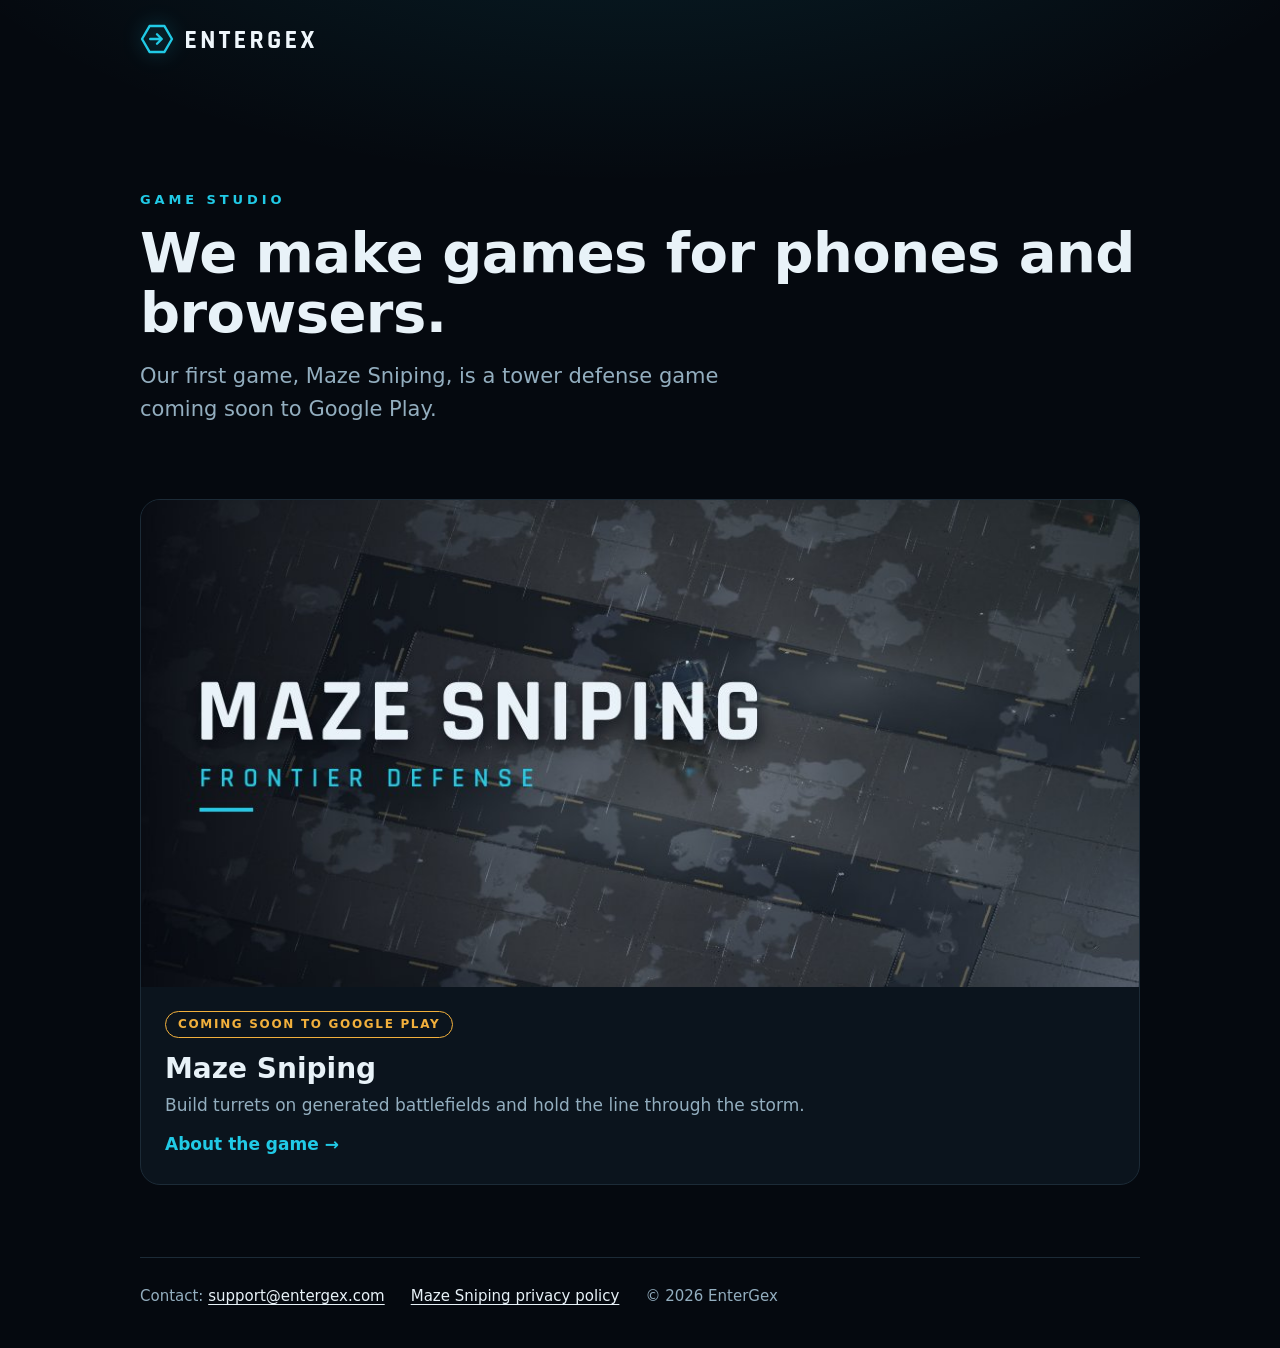
==== index.html @ a34bcc2e "Publish the EnterGex website: home page, Maze Sniping page, and privacy policy" ====
<!doctype html>
<html lang="en">
<head>
<meta charset="utf-8">
<meta name="viewport" content="width=device-width,initial-scale=1">
<meta http-equiv="Content-Security-Policy" content="default-src 'none'; img-src 'self'; style-src 'self'; base-uri 'none'; form-action 'none'">
<title>EnterGex</title>
<meta name="description" content="EnterGex makes games for phones and browsers. Our first game, Maze Sniping, is coming soon to Google Play.">
<link rel="canonical" href="https://entergex.com/">
<meta name="theme-color" content="#05090f">
<link rel="icon" href="assets/entergex-mark.svg" type="image/svg+xml">
<link rel="stylesheet" href="assets/site.css">
<meta property="og:type" content="website">
<meta property="og:site_name" content="EnterGex">
<meta property="og:title" content="EnterGex">
<meta property="og:description" content="EnterGex makes games for phones and browsers. Our first game, Maze Sniping, is coming soon to Google Play.">
<meta property="og:url" content="https://entergex.com/">
<meta property="og:image" content="https://entergex.com/assets/feature-graphic.jpg">
</head>
<body>
<div class="wrap">
<header class="bar">
  <a class="brand" href="./"><img class="mark" src="assets/entergex-mark.svg" alt="" width="34" height="34"><img class="wordmark" src="assets/entergex-wordmark.svg" alt="EnterGex" width="128" height="17"></a>
</header>

<main>
  <section class="intro">
    <p class="kicker">Game studio</p>
    <h1>We make games for phones and browsers.</h1>
    <p class="lead">Our first game, Maze Sniping, is a tower defense game coming soon to Google Play.</p>
  </section>

  <a class="feature" href="maze-sniping/">
    <img src="assets/feature-graphic.jpg" alt="Maze Sniping title over a rain-soaked battlefield with a cannon turret." width="1024" height="500">
    <div class="feature-text">
      <span class="chip">Coming soon to Google Play</span>
      <h2>Maze Sniping</h2>
      <p>Build turrets on generated battlefields and hold the line through the storm.</p>
      <span class="more">About the game &rarr;</span>
    </div>
  </a>
</main>

<footer>
  <span>Contact: <a href="mailto:support@entergex.com">support@entergex.com</a></span>
  <a href="maze-sniping/privacy-policy.html">Maze Sniping privacy policy</a>
  <span>&copy; 2026 EnterGex</span>
</footer>
</div>
</body>
</html>
---- assets/site.css ----
:root {
  color-scheme: dark;
  --page: #05090f;
  --panel: #0b141d;
  --line: #1c2b37;
  --text: #e8f2f8;
  --muted: #93aebf;
  --accent: #21cae6;
  --amber: #f2b03c;
}

* { box-sizing: border-box; }
html { -webkit-text-size-adjust: 100%; }
body {
  min-height: 100vh;
  margin: 0;
  background: radial-gradient(1100px 520px at 50% -180px, rgba(33, 202, 230, 0.13), transparent 70%) no-repeat, var(--page);
  color: var(--text);
  font: 17px/1.6 system-ui, -apple-system, "Segoe UI", Roboto, sans-serif;
}
a { color: var(--accent); text-underline-offset: 3px; }
:focus-visible { outline: 3px solid var(--accent); outline-offset: 3px; border-radius: 6px; }
img { max-width: 100%; height: auto; }

.wrap { max-width: 1040px; margin: 0 auto; padding: 0 20px; }

.bar { display: flex; align-items: center; justify-content: space-between; gap: 16px; padding: 22px 0; }
.brand { display: inline-flex; align-items: center; gap: 12px; text-decoration: none; }
.brand .mark { width: 34px; height: 34px; filter: drop-shadow(0 0 10px rgba(33, 202, 230, 0.45)); }
.brand .wordmark { width: auto; height: 17px; }
.bar .back { color: var(--muted); font-size: 15px; text-decoration: none; }
.bar .back:hover { color: var(--text); }

.kicker { margin: 0 0 12px; color: var(--accent); font-size: 13px; font-weight: 700; letter-spacing: 0.3em; text-transform: uppercase; }
h1 { margin: 0 0 16px; font-size: clamp(34px, 6vw, 56px); line-height: 1.08; letter-spacing: -0.01em; }
h2 { margin: 0 0 12px; font-size: clamp(22px, 3vw, 28px); line-height: 1.2; }
.lead { max-width: 660px; margin: 0; color: var(--muted); font-size: clamp(18px, 2.2vw, 21px); }

.intro { padding: 48px 0 8px; }
.title { margin: 22px 0 14px; line-height: 0; }
.title img { width: min(100%, 520px); }

.chip {
  display: inline-block; padding: 3px 12px; border: 1.5px solid currentColor; border-radius: 999px;
  color: var(--amber); font-size: 12px; font-weight: 700; letter-spacing: 0.14em; text-transform: uppercase;
}

.feature {
  display: block; margin: 40px 0 72px; overflow: hidden; border: 1px solid var(--line); border-radius: 20px;
  background: var(--panel); color: inherit; text-decoration: none; transition: border-color 0.2s, transform 0.2s;
}
.feature:hover { border-color: rgba(33, 202, 230, 0.6); transform: translateY(-2px); }
.feature img { display: block; width: 100%; }
.feature-text { padding: 22px 24px 26px; }
.feature-text h2 { margin: 14px 0 6px; }
.feature-text p { margin: 0 0 12px; color: var(--muted); }
.more { color: var(--accent); font-weight: 600; }

.hero-art { display: block; width: 100%; margin: 28px 0 0; border: 1px solid var(--line); border-radius: 18px; }

section { margin: 64px 0; }
.points { margin: 0; padding-left: 22px; }
.points li { margin: 8px 0; }
.points li::marker { color: var(--accent); }
.columns { display: grid; gap: 40px 48px; grid-template-columns: repeat(auto-fit, minmax(300px, 1fr)); }

.shots { display: grid; gap: 14px; margin-top: 20px; grid-template-columns: repeat(auto-fit, minmax(280px, 1fr)); }
.shots img, .portraits img { display: block; width: 100%; border: 1px solid var(--line); border-radius: 12px; }
.portraits { display: grid; gap: 14px; margin-top: 14px; grid-template-columns: repeat(3, minmax(0, 220px)); justify-content: center; }

.card { padding: 26px 26px 22px; border: 1px solid var(--line); border-radius: 18px; background: var(--panel); }
.card p { margin: 0 0 12px; }
.links { display: flex; flex-wrap: wrap; gap: 8px 22px; margin-top: 4px; font-weight: 600; }

footer { display: flex; flex-wrap: wrap; gap: 8px 26px; margin-top: 72px; padding: 26px 0 40px; border-top: 1px solid var(--line); color: var(--muted); font-size: 15px; }
footer a { color: var(--text); }

@media (max-width: 560px) {
  .portraits { grid-template-columns: repeat(3, minmax(0, 1fr)); gap: 8px; }
  .card { padding: 22px 18px 18px; }
}
@media (prefers-reduced-motion: reduce) {
  .feature { transition: none; }
  .feature:hover { transform: none; }
}
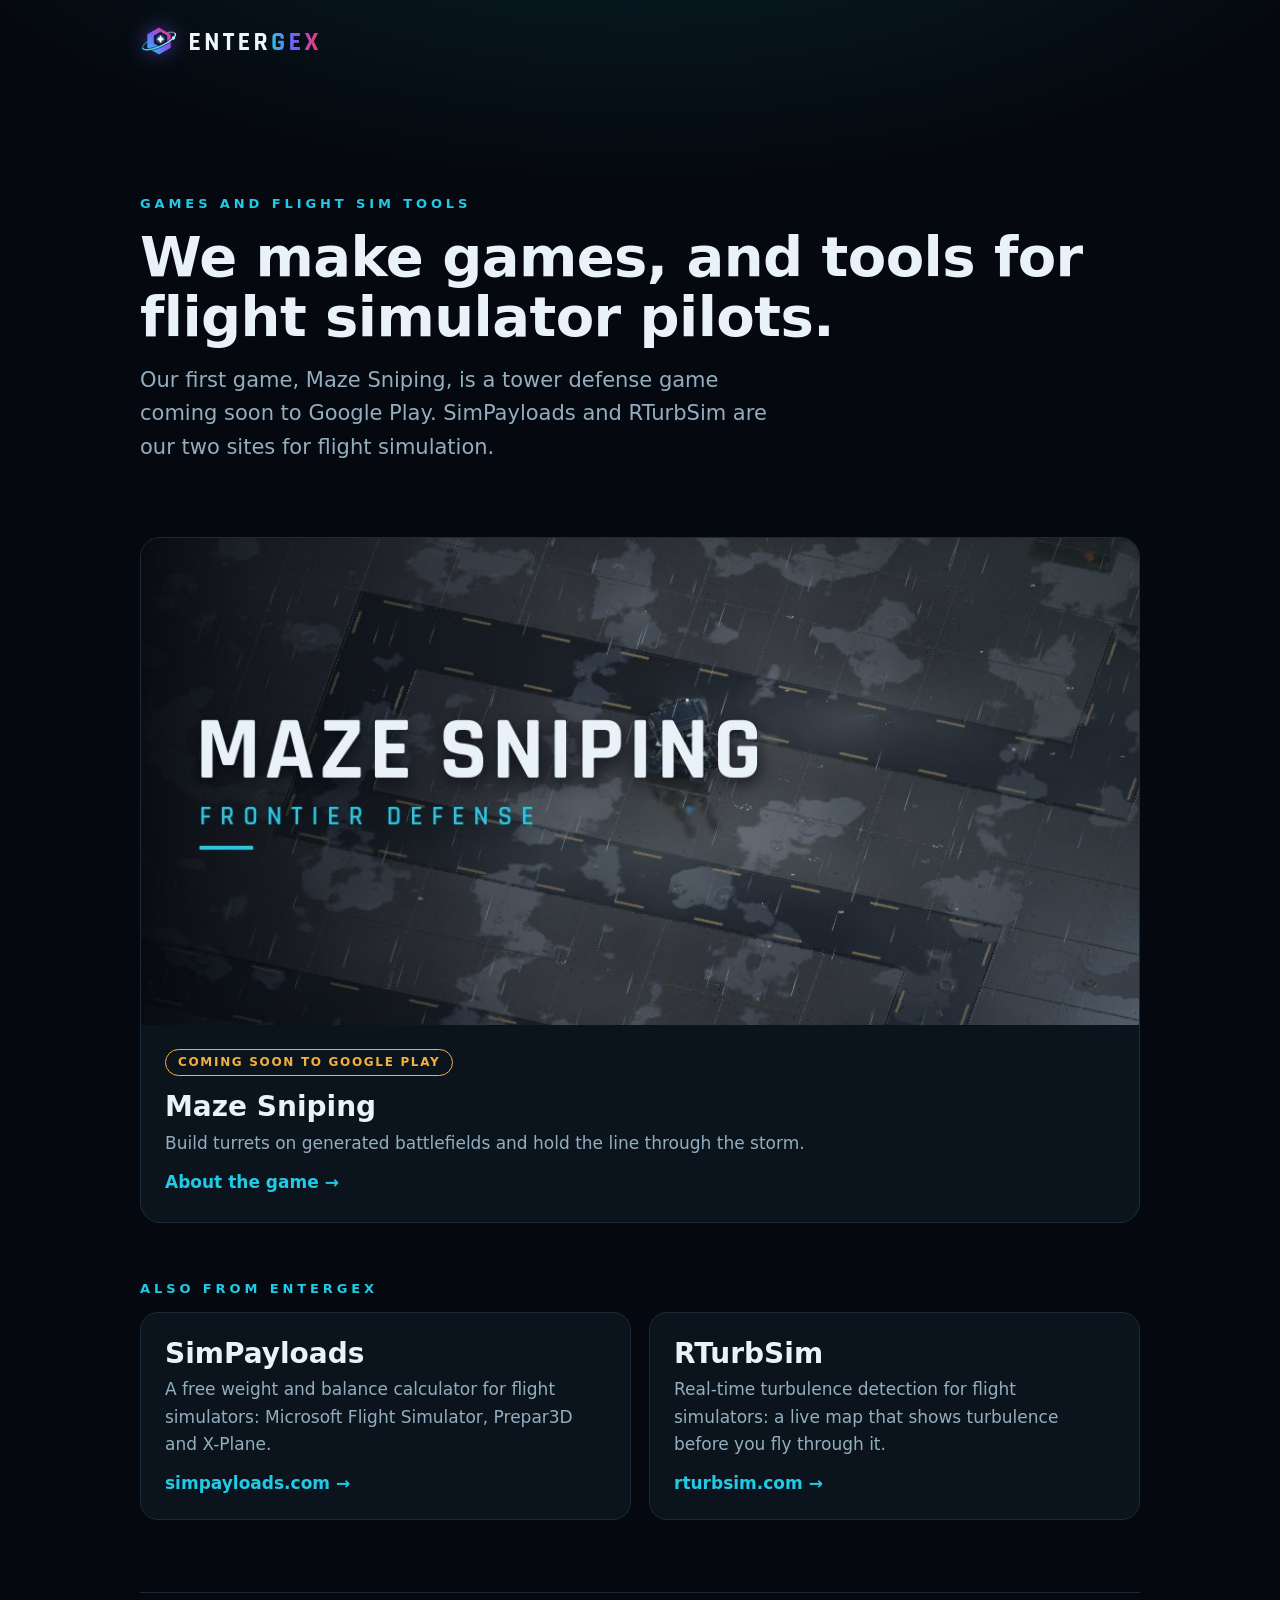
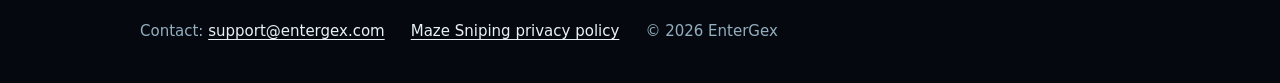
==== commit 711c54e0: "New EnterGex logo, and SimPayloads and RTurbSim on the home page" ====
--- a/index.html
+++ b/index.html
@@ -5,7 +5,7 @@
 <meta name="viewport" content="width=device-width,initial-scale=1">
 <meta http-equiv="Content-Security-Policy" content="default-src 'none'; img-src 'self'; style-src 'self'; base-uri 'none'; form-action 'none'">
 <title>EnterGex</title>
-<meta name="description" content="EnterGex makes games for phones and browsers. Our first game, Maze Sniping, is coming soon to Google Play.">
+<meta name="description" content="EnterGex makes games and flight simulation tools: Maze Sniping, coming soon to Google Play, and the SimPayloads and RTurbSim sites.">
 <link rel="canonical" href="https://entergex.com/">
 <meta name="theme-color" content="#05090f">
 <link rel="icon" href="assets/entergex-mark.svg" type="image/svg+xml">
@@ -13,7 +13,7 @@
 <meta property="og:type" content="website">
 <meta property="og:site_name" content="EnterGex">
 <meta property="og:title" content="EnterGex">
-<meta property="og:description" content="EnterGex makes games for phones and browsers. Our first game, Maze Sniping, is coming soon to Google Play.">
+<meta property="og:description" content="EnterGex makes games and flight simulation tools: Maze Sniping, coming soon to Google Play, and the SimPayloads and RTurbSim sites.">
 <meta property="og:url" content="https://entergex.com/">
 <meta property="og:image" content="https://entergex.com/assets/feature-graphic.jpg">
 </head>
@@ -25,9 +25,9 @@
 
 <main>
   <section class="intro">
-    <p class="kicker">Game studio</p>
-    <h1>We make games for phones and browsers.</h1>
-    <p class="lead">Our first game, Maze Sniping, is a tower defense game coming soon to Google Play.</p>
+    <p class="kicker">Games and flight sim tools</p>
+    <h1>We make games, and tools for flight simulator pilots.</h1>
+    <p class="lead">Our first game, Maze Sniping, is a tower defense game coming soon to Google Play. SimPayloads and RTurbSim are our two sites for flight simulation.</p>
   </section>
 
   <a class="feature" href="maze-sniping/">
@@ -39,6 +39,22 @@
       <span class="more">About the game &rarr;</span>
     </div>
   </a>
+
+  <section class="family">
+    <p class="kicker">Also from EnterGex</p>
+    <div class="sites">
+      <a class="site" href="https://simpayloads.com/">
+        <h2>SimPayloads</h2>
+        <p>A free weight and balance calculator for flight simulators: Microsoft Flight Simulator, Prepar3D and X-Plane.</p>
+        <span class="more">simpayloads.com &rarr;</span>
+      </a>
+      <a class="site" href="https://rturbsim.com/">
+        <h2>RTurbSim</h2>
+        <p>Real-time turbulence detection for flight simulators: a live map that shows turbulence before you fly through it.</p>
+        <span class="more">rturbsim.com &rarr;</span>
+      </a>
+    </div>
+  </section>
 </main>
 
 <footer>
--- a/assets/site.css
+++ b/assets/site.css
@@ -26,7 +26,7 @@
 
 .bar { display: flex; align-items: center; justify-content: space-between; gap: 16px; padding: 22px 0; }
 .brand { display: inline-flex; align-items: center; gap: 12px; text-decoration: none; }
-.brand .mark { width: 34px; height: 34px; filter: drop-shadow(0 0 10px rgba(33, 202, 230, 0.45)); }
+.brand .mark { width: 38px; height: 38px; filter: drop-shadow(0 0 10px rgba(122, 92, 255, 0.5)); }
 .brand .wordmark { width: auto; height: 17px; }
 .bar .back { color: var(--muted); font-size: 15px; text-decoration: none; }
 .bar .back:hover { color: var(--text); }
@@ -46,7 +46,7 @@
 }
 
 .feature {
-  display: block; margin: 40px 0 72px; overflow: hidden; border: 1px solid var(--line); border-radius: 20px;
+  display: block; margin: 40px 0 56px; overflow: hidden; border: 1px solid var(--line); border-radius: 20px;
   background: var(--panel); color: inherit; text-decoration: none; transition: border-color 0.2s, transform 0.2s;
 }
 .feature:hover { border-color: rgba(33, 202, 230, 0.6); transform: translateY(-2px); }
@@ -55,6 +55,16 @@
 .feature-text h2 { margin: 14px 0 6px; }
 .feature-text p { margin: 0 0 12px; color: var(--muted); }
 .more { color: var(--accent); font-weight: 600; }
+
+.family { margin: 0 0 72px; }
+.sites { display: grid; gap: 18px; grid-template-columns: repeat(auto-fit, minmax(280px, 1fr)); }
+.site {
+  display: block; padding: 24px 24px 22px; border: 1px solid var(--line); border-radius: 18px;
+  background: var(--panel); color: inherit; text-decoration: none; transition: border-color 0.2s, transform 0.2s;
+}
+.site:hover { border-color: rgba(122, 92, 255, 0.7); transform: translateY(-2px); }
+.site h2 { margin: 0 0 6px; }
+.site p { margin: 0 0 12px; color: var(--muted); }
 
 .hero-art { display: block; width: 100%; margin: 28px 0 0; border: 1px solid var(--line); border-radius: 18px; }
 
@@ -80,6 +90,6 @@
   .card { padding: 22px 18px 18px; }
 }
 @media (prefers-reduced-motion: reduce) {
-  .feature { transition: none; }
-  .feature:hover { transform: none; }
+  .feature, .site { transition: none; }
+  .feature:hover, .site:hover { transform: none; }
 }
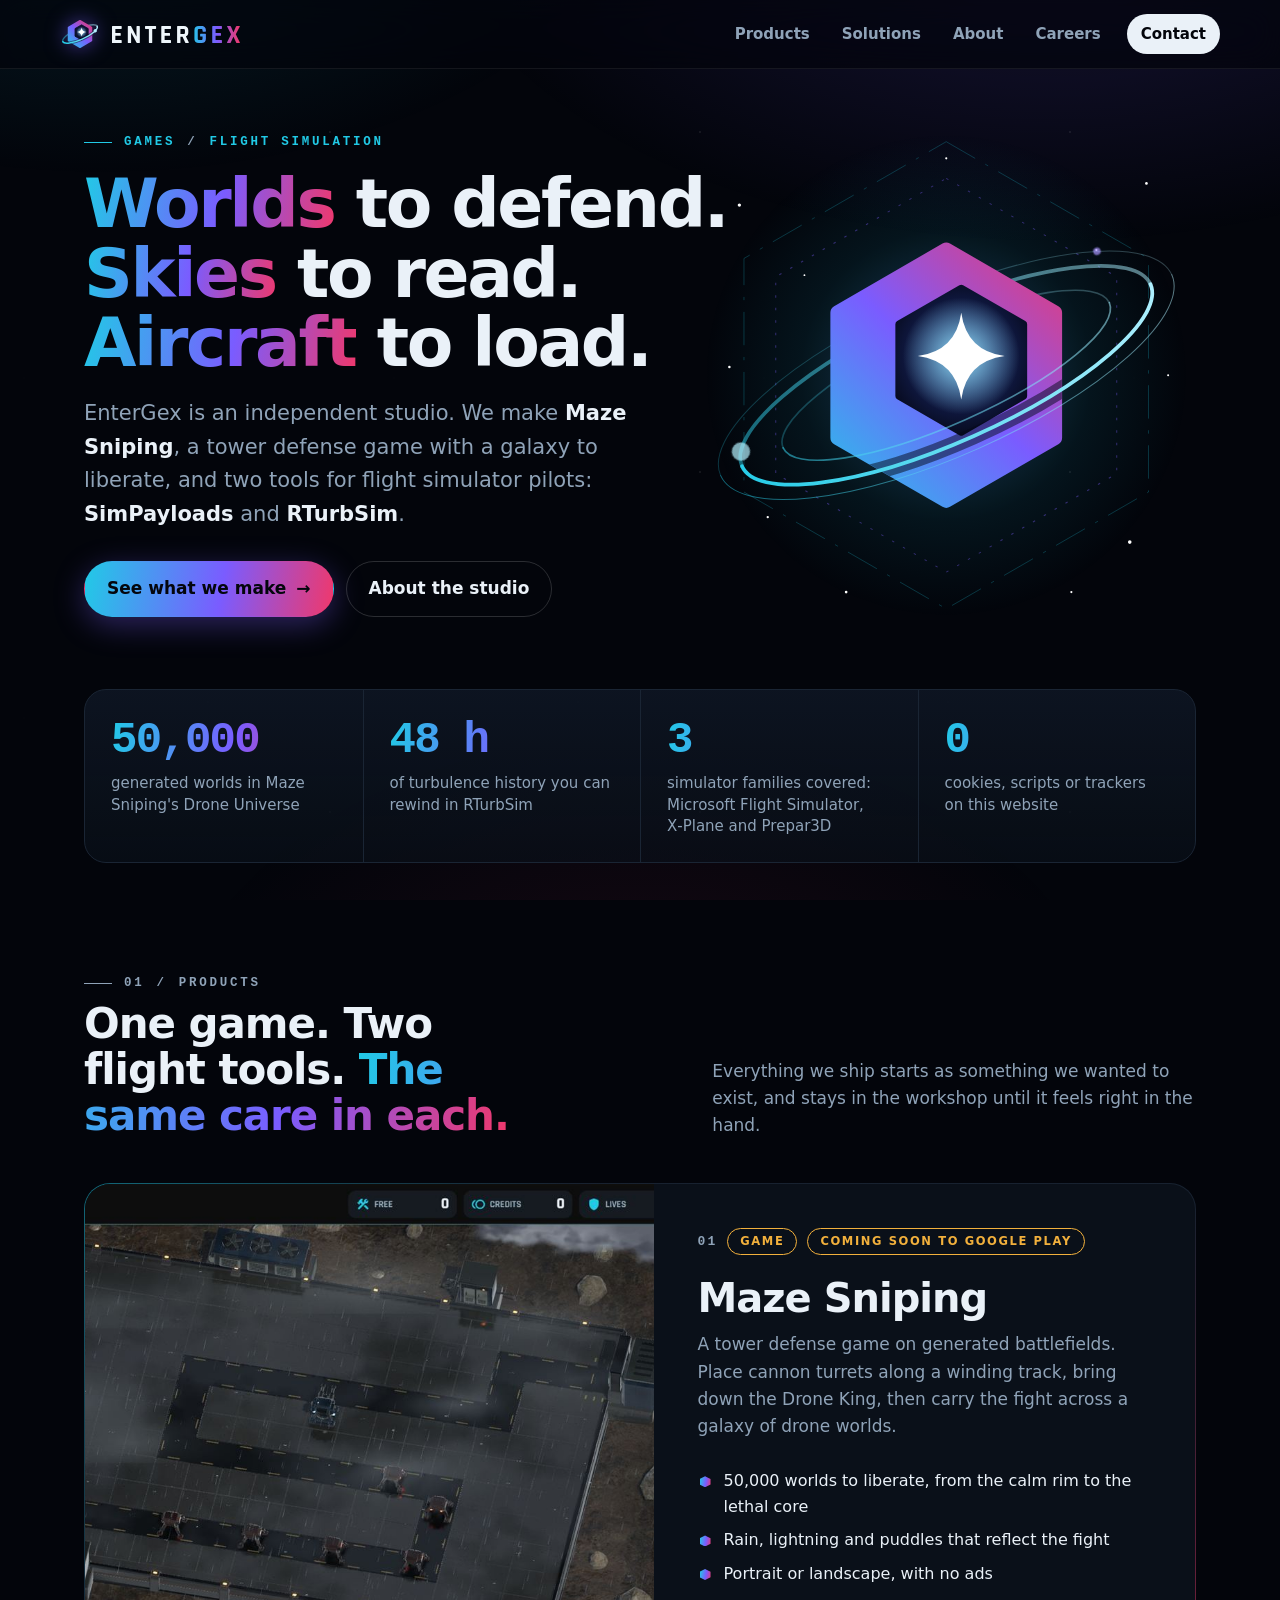
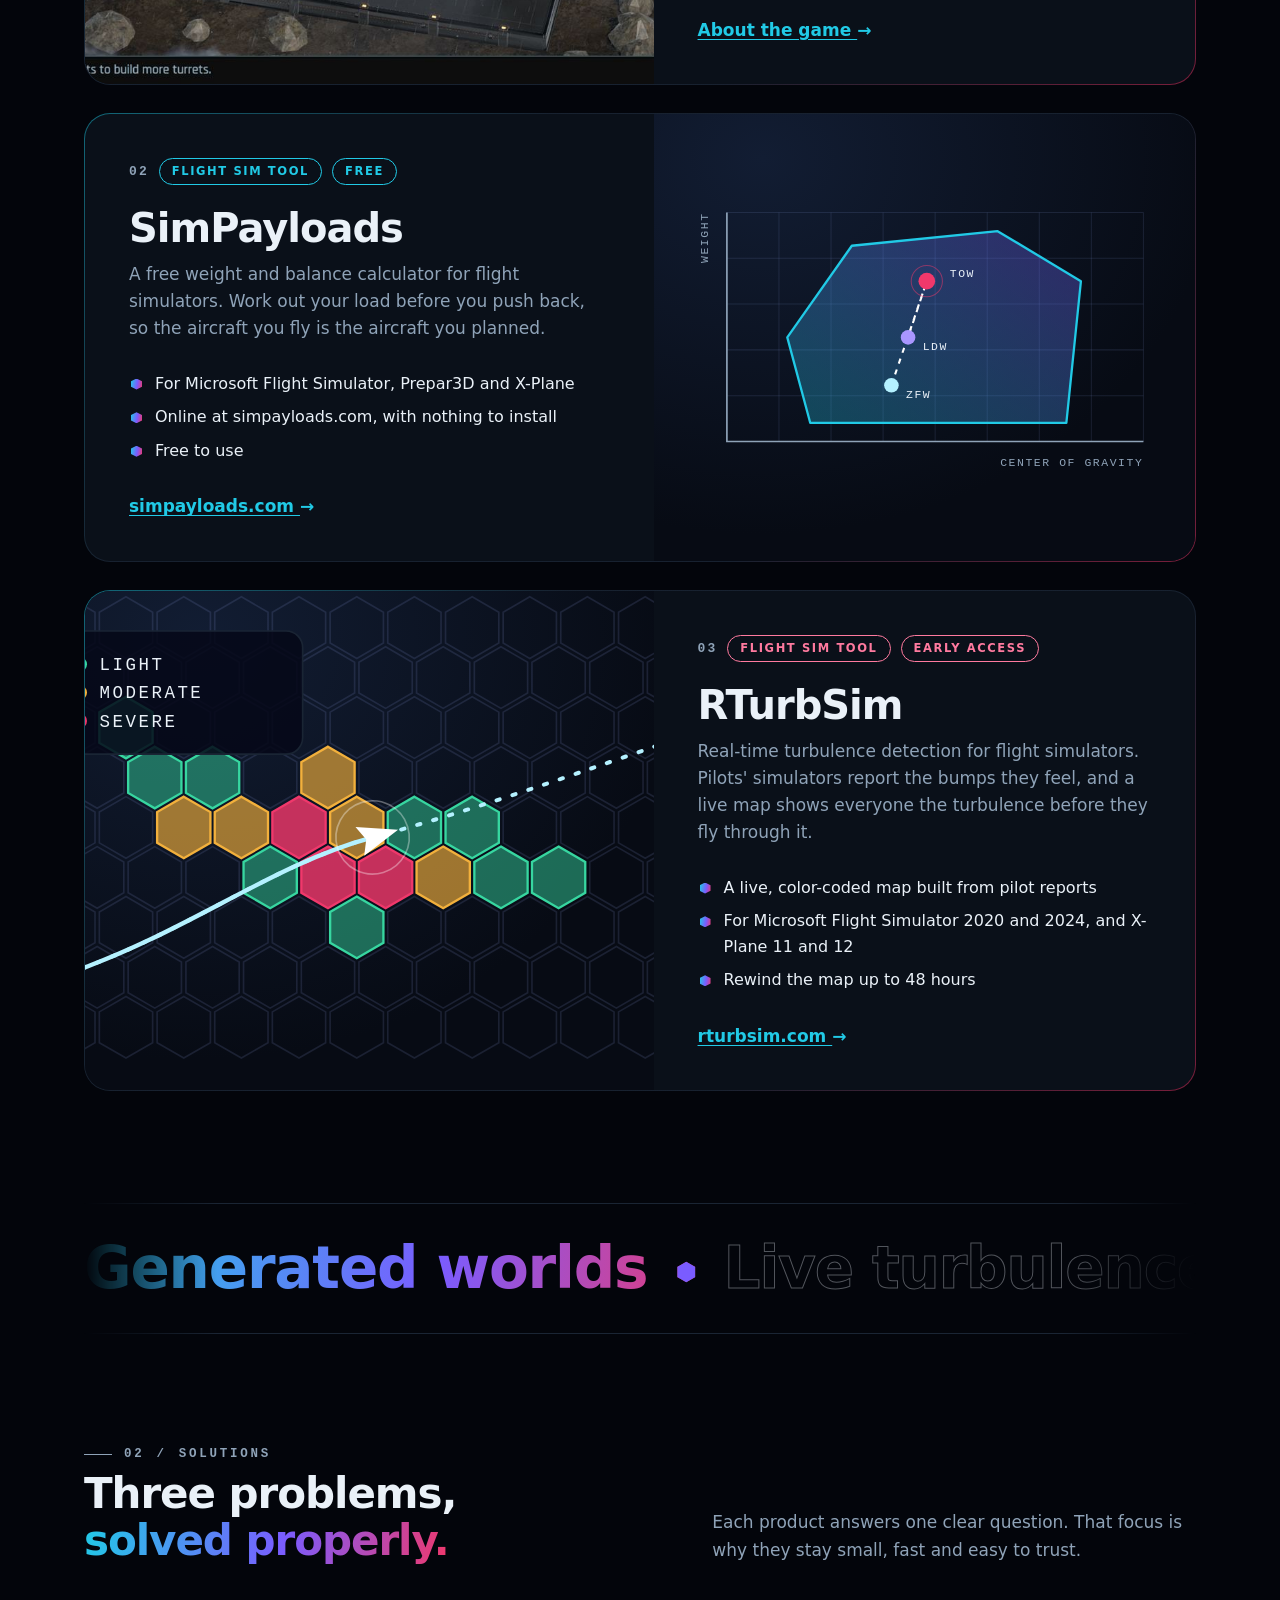
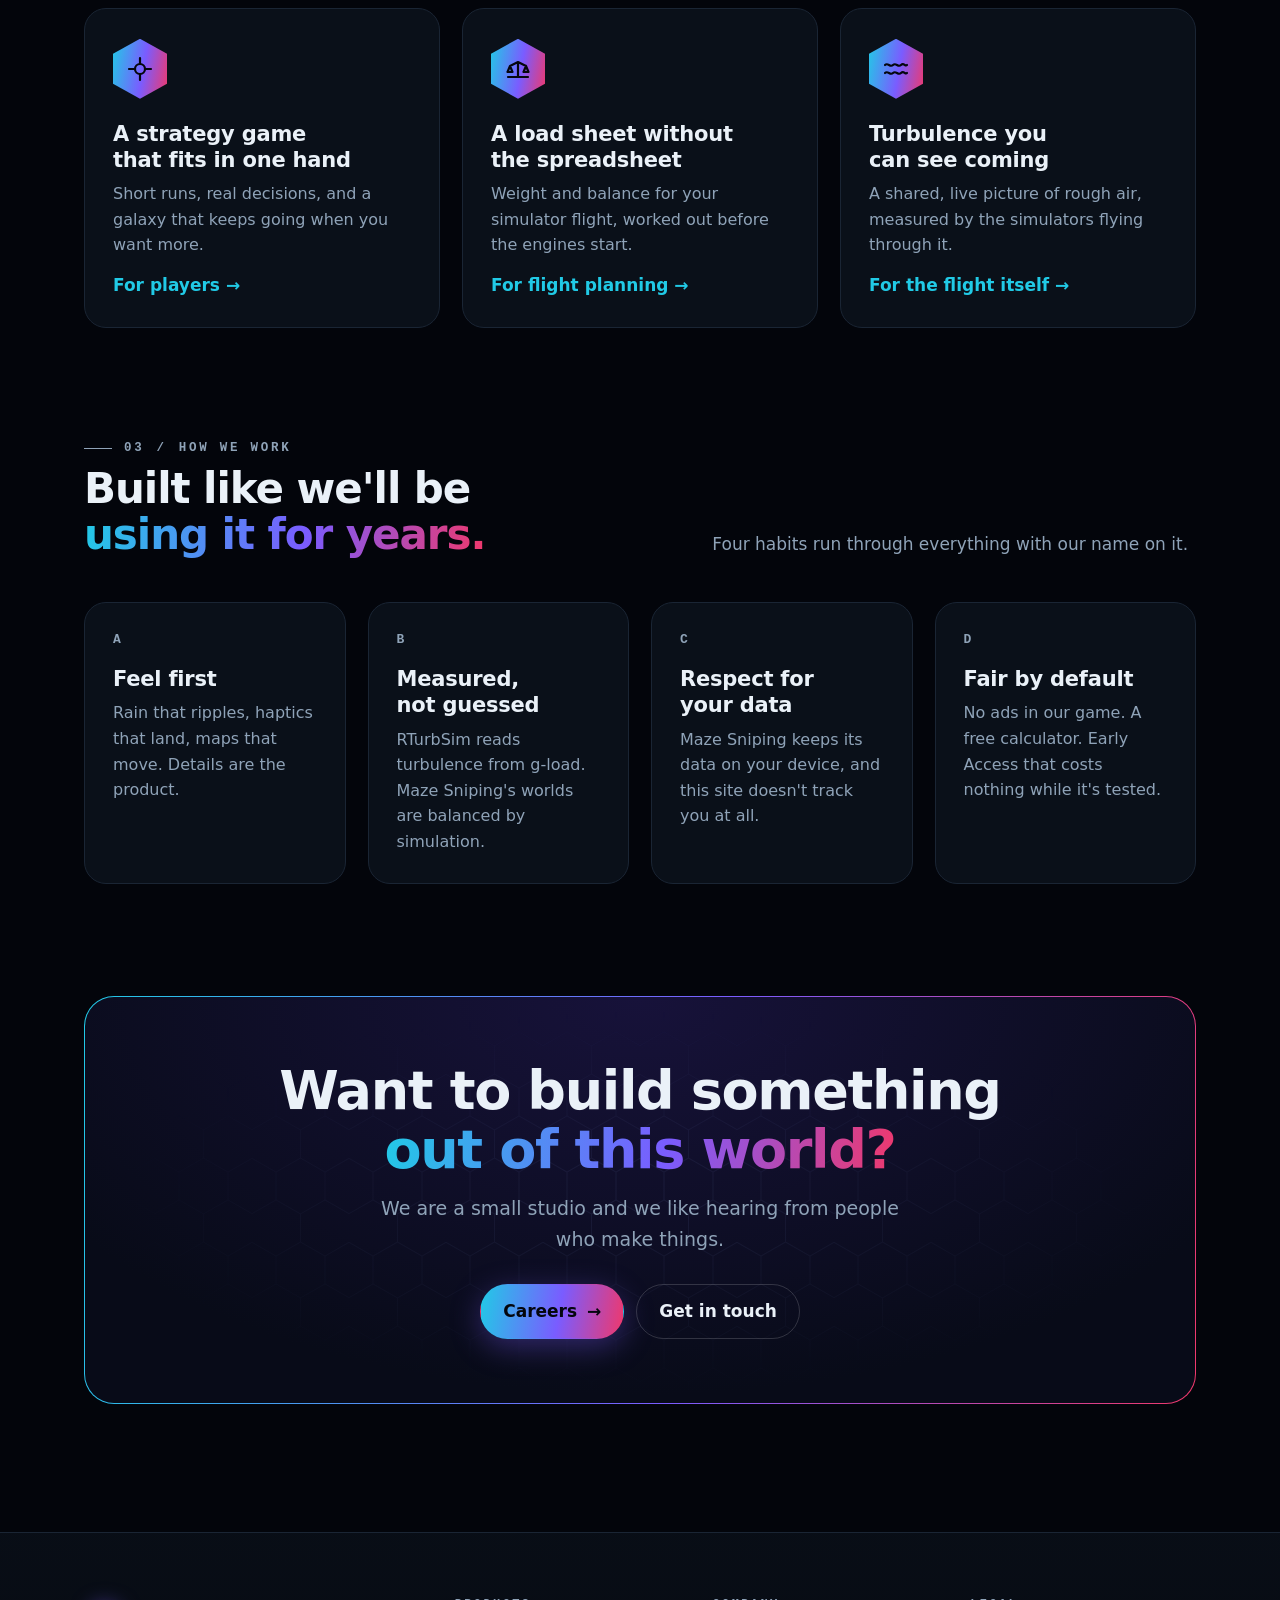
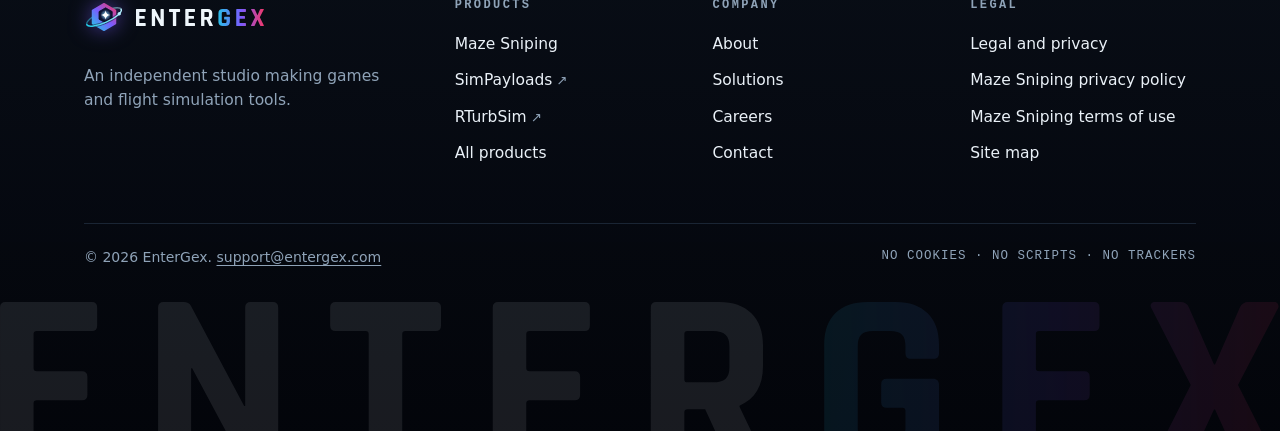
==== commit 62735af2: "Build out the EnterGex site: products, solutions, about, careers, contact, legal and a site map" ====
--- a/index.html
+++ b/index.html
@@ -5,63 +5,249 @@
 <meta name="viewport" content="width=device-width,initial-scale=1">
 <meta http-equiv="Content-Security-Policy" content="default-src 'none'; img-src 'self'; style-src 'self'; base-uri 'none'; form-action 'none'">
 <title>EnterGex</title>
-<meta name="description" content="EnterGex makes games and flight simulation tools: Maze Sniping, coming soon to Google Play, and the SimPayloads and RTurbSim sites.">
+<meta name="description" content="EnterGex is an independent studio making games and flight simulation tools: Maze Sniping, SimPayloads and RTurbSim.">
 <link rel="canonical" href="https://entergex.com/">
-<meta name="theme-color" content="#05090f">
-<link rel="icon" href="assets/entergex-mark.svg" type="image/svg+xml">
-<link rel="stylesheet" href="assets/site.css">
+<meta name="theme-color" content="#03050b">
+<link rel="icon" href="/assets/entergex-mark.svg" type="image/svg+xml">
+<link rel="stylesheet" href="/assets/site.css">
 <meta property="og:type" content="website">
 <meta property="og:site_name" content="EnterGex">
 <meta property="og:title" content="EnterGex">
-<meta property="og:description" content="EnterGex makes games and flight simulation tools: Maze Sniping, coming soon to Google Play, and the SimPayloads and RTurbSim sites.">
+<meta property="og:description" content="EnterGex is an independent studio making games and flight simulation tools: Maze Sniping, SimPayloads and RTurbSim.">
 <meta property="og:url" content="https://entergex.com/">
 <meta property="og:image" content="https://entergex.com/assets/feature-graphic.jpg">
 </head>
 <body>
+<a class="skip" href="#main">Skip to content</a>
+<header class="top">
+<div class="wrap bar">
+  <a class="brand" href="/"><img class="mark" src="/assets/entergex-mark.svg" alt="" width="40" height="40"><img class="wordmark" src="/assets/entergex-wordmark.svg" alt="EnterGex home" width="128" height="17"></a>
+  <nav class="nav" aria-label="Main">
+    <a href="/products/">Products</a>
+    <a href="/solutions/">Solutions</a>
+    <a href="/about/">About</a>
+    <a href="/careers/">Careers</a>
+    <a class="cta" href="/contact/">Contact</a>
+  </nav>
+</div>
+</header>
+<main id="main" class="wrap">
+<section class="hero">
+    <div>
+      <p class="kicker">Games <b>/</b> Flight simulation</p>
+      <h1><span><em>Worlds</em> to defend.</span><span><em>Skies</em> to read.</span><span><em>Aircraft</em> to load.</span></h1>
+      <p class="lead">EnterGex is an independent studio. We make <strong>Maze Sniping</strong>, a tower defense game with a galaxy to liberate, and two tools for flight simulator pilots: <strong>SimPayloads</strong> and <strong>RTurbSim</strong>.</p>
+      <div class="btns">
+        <a class="btn primary" href="/products/">See what we make <span class="arrow">&rarr;</span></a>
+        <a class="btn" href="/about/">About the studio</a>
+      </div>
+    </div>
+    <svg class="portal" viewBox="0 0 600 600" width="600" height="600" aria-hidden="true">
+<defs>
+<linearGradient id="p-frame" x1="150" y1="460" x2="450" y2="140" gradientUnits="userSpaceOnUse"><stop offset="0" stop-color="#21cae6"/><stop offset=".5" stop-color="#7a5cff"/><stop offset="1" stop-color="#f0386b"/></linearGradient>
+<radialGradient id="p-void" cx="318" cy="277" r="100" gradientUnits="userSpaceOnUse"><stop offset="0" stop-color="#22358a"/><stop offset="1" stop-color="#050818"/></radialGradient>
+<radialGradient id="p-glow" cx="318" cy="277" r="70" gradientUnits="userSpaceOnUse"><stop offset="0" stop-color="#9befff" stop-opacity=".9"/><stop offset="1" stop-color="#9befff" stop-opacity="0"/></radialGradient>
+<radialGradient id="p-halo" cx="300" cy="300" r="290" gradientUnits="userSpaceOnUse"><stop offset="0" stop-color="#7a5cff" stop-opacity=".4"/><stop offset=".6" stop-color="#21cae6" stop-opacity=".08"/><stop offset="1" stop-color="#21cae6" stop-opacity="0"/></radialGradient>
+<linearGradient id="p-ring" x1="4" y1="300" x2="596" y2="300" gradientUnits="userSpaceOnUse"><stop offset="0" stop-color="#21cae6"/><stop offset="1" stop-color="#b4f1ff"/></linearGradient>
+<clipPath id="p-back"><rect x="-60" y="-60" width="720" height="360"/></clipPath>
+<clipPath id="p-front"><rect x="-60" y="300" width="720" height="360"/></clipPath>
+<clipPath id="p-hex"><path d="M300 140 438.6 220V380L300 460 161.4 380V220Z"/></clipPath>
+</defs>
+<circle cx="300" cy="300" r="290" fill="url(#p-halo)"/>
+<circle class="tw" cx="52" cy="96" r="2" fill="#fff"/><circle class="tw" cx="540" cy="70" r="1.6" fill="#fff"/><circle class="tw" cx="86" cy="470" r="1.4" fill="#fff"/><circle class="tw" cx="520" cy="500" r="2.2" fill="#fff"/><circle class="tw" cx="300" cy="40" r="1.3" fill="#fff"/><circle class="tw" cx="40" cy="290" r="1.5" fill="#fff"/><circle class="tw" cx="566" cy="300" r="1.2" fill="#fff"/><circle class="tw" cx="180" cy="560" r="1.6" fill="#fff"/><circle class="tw" cx="450" cy="560" r="1.3" fill="#fff"/><circle class="tw" cx="130" cy="180" r="1.1" fill="#fff"/><circle class="tw" cx="480" cy="150" r="1.4" fill="#fff"/>
+<path class="spin" d="M300 64 504.4 182V418L300 536 95.6 418V182Z" fill="none" stroke="#7a5cff" stroke-opacity=".4" stroke-width="1.2" stroke-dasharray="3 12"/>
+<path class="spin rev" d="M300 20 542.5 160V440L300 580 57.5 440V160Z" fill="none" stroke="#21cae6" stroke-opacity=".28" stroke-width="1" stroke-dasharray="40 14 4 14"/>
+<g transform="rotate(-24 300 300)">
+<path d="M86 300A214 58 0 0 1 514 300" fill="none" stroke="url(#p-ring)" stroke-width="2" stroke-linecap="round" opacity="0.275"/><path d="M32 300A268 80 0 0 1 568 300" fill="none" stroke="url(#p-ring)" stroke-width="4.5" stroke-linecap="round" opacity="0.5"/><path d="M4 300A296 96 0 0 1 596 300" fill="none" stroke="url(#p-ring)" stroke-width="1.2" stroke-linecap="round" opacity="0.25"/>
+<g clip-path="url(#p-back)" opacity=".7"><circle class="moon" r="11" fill="#b4f1ff"><animateMotion dur="26s" begin="0s" repeatCount="indefinite" path="M32 300a268 80 0 1 1 536 0a268 80 0 1 1 -536 0"/></circle><circle class="moon" r="6" fill="#ff7a9f"><animateMotion dur="15s" begin="-4s" repeatCount="indefinite" path="M86 300a214 58 0 1 1 428 0a214 58 0 1 1 -428 0"/></circle><circle class="moon" r="4.5" fill="#a996ff"><animateMotion dur="41s" begin="-17s" repeatCount="indefinite" path="M4 300a296 96 0 1 1 592 0a296 96 0 1 1 -592 0"/></circle></g>
+</g>
+<path d="M300 150 429.9 225V375L300 450 170.1 375V225Z" fill="url(#p-frame)" stroke="url(#p-frame)" stroke-width="18" stroke-linejoin="round"/>
+<path d="M318 196 392.5 239V325L318 368 243.5 325V239Z" fill="url(#p-void)" stroke="url(#p-void)" stroke-width="9" stroke-linejoin="round"/>
+<g class="pulse">
+<circle cx="318" cy="277" r="70" fill="url(#p-glow)"/>
+<path d="M318 225Q324.400 270.600 370 277 324.400 283.400 318 329 311.600 283.400 266 277 311.600 270.600 318 225Z" fill="#fff"/>
+</g>
+<g clip-path="url(#p-hex)"><path transform="rotate(-24 300 300)" d="M32 300A268 80 0 0 0 568 300" fill="none" stroke="#050818" stroke-width="20" opacity=".5"/></g>
+<g transform="rotate(-24 300 300)">
+<path d="M86 300A214 58 0 0 0 514 300" fill="none" stroke="url(#p-ring)" stroke-width="2" stroke-linecap="round" opacity="0.55"/><path d="M32 300A268 80 0 0 0 568 300" fill="none" stroke="url(#p-ring)" stroke-width="4.5" stroke-linecap="round" opacity="1"/><path d="M4 300A296 96 0 0 0 596 300" fill="none" stroke="url(#p-ring)" stroke-width="1.2" stroke-linecap="round" opacity="0.5"/>
+<g clip-path="url(#p-front)"><circle class="moon" r="11" fill="#b4f1ff"><animateMotion dur="26s" begin="0s" repeatCount="indefinite" path="M32 300a268 80 0 1 1 536 0a268 80 0 1 1 -536 0"/></circle><circle class="moon" r="6" fill="#ff7a9f"><animateMotion dur="15s" begin="-4s" repeatCount="indefinite" path="M86 300a214 58 0 1 1 428 0a214 58 0 1 1 -428 0"/></circle><circle class="moon" r="4.5" fill="#a996ff"><animateMotion dur="41s" begin="-17s" repeatCount="indefinite" path="M4 300a296 96 0 1 1 592 0a296 96 0 1 1 -592 0"/></circle></g>
+<circle class="still" cx="520" cy="345" r="11" fill="#b4f1ff"/>
+</g>
+</svg>
+  </section>
+
+  <div class="stats">
+    <div class="stat"><b>50,000</b><span>generated worlds in Maze Sniping's Drone Universe</span></div>
+    <div class="stat"><b>48 h</b><span>of turbulence history you can rewind in RTurbSim</span></div>
+    <div class="stat"><b>3</b><span>simulator families covered: Microsoft Flight Simulator, X&#8209;Plane and Prepar3D</span></div>
+    <div class="stat"><b>0</b><span>cookies, scripts or trackers on this website</span></div>
+  </div>
+
+  <section>
+    <div class="sec-head">
+      <p class="kicker">01 <b>/</b> Products</p>
+      <h2>One game. Two flight tools. <em>The same care in each.</em></h2>
+      <p>Everything we ship starts as something we wanted to exist, and stays in the workshop until it feels right in the hand.</p>
+    </div>
+    <article class="panel" id="maze-sniping">
+    <div class="panel-art"><img src="/assets/landscape-1.jpg" alt="A cannon turret guards the winding track as armored drones advance through the rain." width="1280" height="720"></div>
+    <div class="panel-text">
+      <div class="tagrow"><span class="num">01</span><span class="chip">Game</span><span class="chip">Coming soon to Google Play</span></div>
+      <h3>Maze Sniping</h3>
+      <p>A tower defense game on generated battlefields. Place cannon turrets along a winding track, bring down the Drone King, then carry the fight across a galaxy of drone worlds.</p>
+      <ul class="facts">
+        <li>50,000 worlds to liberate, from the calm rim to the lethal core</li>
+        <li>Rain, lightning and puddles that reflect the fight</li>
+        <li>Portrait or landscape, with no ads</li>
+      </ul>
+      <a class="more" href="/maze-sniping/">About the game <span class="arrow">&rarr;</span></a>
+    </div>
+  </article>
+    <article class="panel flip" id="simpayloads">
+    <div class="panel-art"><svg viewBox="0 0 520 300" preserveAspectRatio="xMidYMid meet" aria-hidden="true">
+<defs><linearGradient id="env" x1="0" y1="1" x2="1" y2="0"><stop offset="0" stop-color="#21cae6" stop-opacity=".3"/><stop offset="1" stop-color="#7a5cff" stop-opacity=".34"/></linearGradient></defs>
+<g stroke="#9fb4ff" stroke-opacity=".12"><path d="M70 30V250"/><path d="M120 30V250"/><path d="M170 30V250"/><path d="M220 30V250"/><path d="M270 30V250"/><path d="M320 30V250"/><path d="M370 30V250"/><path d="M420 30V250"/><path d="M470 30V250"/><path d="M70 30H470"/><path d="M70 74H470"/><path d="M70 118H470"/><path d="M70 162H470"/><path d="M70 206H470"/><path d="M70 250H470"/></g>
+<path d="M70 30V250H470" fill="none" stroke="#8fa3b8" stroke-width="1.6"/>
+<path d="M150 232 128 150 190 62 330 48 410 96 396 232Z" fill="url(#env)" stroke="#21cae6" stroke-width="2.2" stroke-linejoin="round"/>
+<path d="M228 196 262 96 244 150" fill="none" stroke="#fff" stroke-width="2" stroke-dasharray="5 6" stroke-linejoin="round"/>
+<g font-family="ui-monospace,Consolas,Menlo,monospace" font-size="11" letter-spacing="1.500" fill="#eaf1f8">
+<circle cx="228" cy="196" r="7" fill="#b4f1ff"/><text x="242" y="208">ZFW</text>
+<circle cx="262" cy="96" r="8" fill="#f0386b"/><circle cx="262" cy="96" r="15" fill="none" stroke="#f0386b" stroke-opacity=".5"/><text x="284" y="92">TOW</text>
+<circle cx="244" cy="150" r="7" fill="#a996ff"/><text x="258" y="162">LDW</text>
+<text x="470" y="274" text-anchor="end" fill="#8fa3b8">CENTER OF GRAVITY</text>
+<text transform="translate(52 30) rotate(-90)" text-anchor="end" fill="#8fa3b8">WEIGHT</text>
+</g>
+</svg></div>
+    <div class="panel-text">
+      <div class="tagrow"><span class="num">02</span><span class="chip cyan">Flight sim tool</span><span class="chip cyan">Free</span></div>
+      <h3>SimPayloads</h3>
+      <p>A free weight and balance calculator for flight simulators. Work out your load before you push back, so the aircraft you fly is the aircraft you planned.</p>
+      <ul class="facts">
+        <li>For Microsoft Flight Simulator, Prepar3D and X-Plane</li>
+        <li>Online at simpayloads.com, with nothing to install</li>
+        <li>Free to use</li>
+      </ul>
+      <a class="more" href="https://simpayloads.com/" rel="noopener">simpayloads.com <span class="arrow">&rarr;</span></a>
+    </div>
+  </article>
+    <article class="panel" id="rturbsim">
+    <div class="panel-art"><svg viewBox="0 0 520 300" preserveAspectRatio="xMidYMid slice" aria-hidden="true">
+<path d="M-24.6 3.5 -8.6 12.75V31.25L-24.6 40.5 -40.6 31.25V12.75Z" fill="none" stroke="#9fb4ff" stroke-opacity=".13"/><path d="M10 3.5 26.0 12.75V31.25L10 40.5 -6.0 31.25V12.75Z" fill="none" stroke="#9fb4ff" stroke-opacity=".13"/><path d="M44.6 3.5 60.6 12.75V31.25L44.6 40.5 28.6 31.25V12.75Z" fill="none" stroke="#9fb4ff" stroke-opacity=".13"/><path d="M79.3 3.5 95.3 12.75V31.25L79.3 40.5 63.3 31.25V12.75Z" fill="none" stroke="#9fb4ff" stroke-opacity=".13"/><path d="M113.9 3.5 129.9 12.75V31.25L113.9 40.5 97.9 31.25V12.75Z" fill="none" stroke="#9fb4ff" stroke-opacity=".13"/><path d="M148.6 3.5 164.6 12.75V31.25L148.6 40.5 132.6 31.25V12.75Z" fill="none" stroke="#9fb4ff" stroke-opacity=".13"/><path d="M183.2 3.5 199.2 12.75V31.25L183.2 40.5 167.2 31.25V12.75Z" fill="none" stroke="#9fb4ff" stroke-opacity=".13"/><path d="M217.8 3.5 233.8 12.75V31.25L217.8 40.5 201.8 31.25V12.75Z" fill="none" stroke="#9fb4ff" stroke-opacity=".13"/><path d="M252.5 3.5 268.5 12.75V31.25L252.5 40.5 236.5 31.25V12.75Z" fill="none" stroke="#9fb4ff" stroke-opacity=".13"/><path d="M287.1 3.5 303.1 12.75V31.25L287.1 40.5 271.1 31.25V12.75Z" fill="none" stroke="#9fb4ff" stroke-opacity=".13"/><path d="M321.8 3.5 337.8 12.75V31.25L321.8 40.5 305.8 31.25V12.75Z" fill="none" stroke="#9fb4ff" stroke-opacity=".13"/><path d="M356.4 3.5 372.4 12.75V31.25L356.4 40.5 340.4 31.25V12.75Z" fill="none" stroke="#9fb4ff" stroke-opacity=".13"/><path d="M391 3.5 407.0 12.75V31.25L391 40.5 375.0 31.25V12.75Z" fill="none" stroke="#9fb4ff" stroke-opacity=".13"/><path d="M425.7 3.5 441.7 12.75V31.25L425.7 40.5 409.7 31.25V12.75Z" fill="none" stroke="#9fb4ff" stroke-opacity=".13"/><path d="M460.3 3.5 476.3 12.75V31.25L460.3 40.5 444.3 31.25V12.75Z" fill="none" stroke="#9fb4ff" stroke-opacity=".13"/><path d="M495 3.5 511.0 12.75V31.25L495 40.5 479.0 31.25V12.75Z" fill="none" stroke="#9fb4ff" stroke-opacity=".13"/><path d="M529.6 3.5 545.6 12.75V31.25L529.6 40.5 513.6 31.25V12.75Z" fill="none" stroke="#9fb4ff" stroke-opacity=".13"/><path d="M-7.3 33.5 8.7 42.75V61.25L-7.3 70.5 -23.3 61.25V42.75Z" fill="none" stroke="#9fb4ff" stroke-opacity=".13"/><path d="M27.3 33.5 43.3 42.75V61.25L27.3 70.5 11.3 61.25V42.75Z" fill="none" stroke="#9fb4ff" stroke-opacity=".13"/><path d="M62 33.5 78.0 42.75V61.25L62 70.5 46.0 61.25V42.75Z" fill="none" stroke="#9fb4ff" stroke-opacity=".13"/><path d="M96.6 33.5 112.6 42.75V61.25L96.6 70.5 80.6 61.25V42.75Z" fill="none" stroke="#9fb4ff" stroke-opacity=".13"/><path d="M131.2 33.5 147.2 42.75V61.25L131.2 70.5 115.2 61.25V42.75Z" fill="none" stroke="#9fb4ff" stroke-opacity=".13"/><path d="M165.9 33.5 181.9 42.75V61.25L165.9 70.5 149.9 61.25V42.75Z" fill="none" stroke="#9fb4ff" stroke-opacity=".13"/><path d="M200.5 33.5 216.5 42.75V61.25L200.5 70.5 184.5 61.25V42.75Z" fill="none" stroke="#9fb4ff" stroke-opacity=".13"/><path d="M235.2 33.5 251.2 42.75V61.25L235.2 70.5 219.2 61.25V42.75Z" fill="none" stroke="#9fb4ff" stroke-opacity=".13"/><path d="M269.8 33.5 285.8 42.75V61.25L269.8 70.5 253.8 61.25V42.75Z" fill="none" stroke="#9fb4ff" stroke-opacity=".13"/><path d="M304.4 33.5 320.4 42.75V61.25L304.4 70.5 288.4 61.25V42.75Z" fill="none" stroke="#9fb4ff" stroke-opacity=".13"/><path d="M339.1 33.5 355.1 42.75V61.25L339.1 70.5 323.1 61.25V42.75Z" fill="none" stroke="#9fb4ff" stroke-opacity=".13"/><path d="M373.7 33.5 389.7 42.75V61.25L373.7 70.5 357.7 61.25V42.75Z" fill="none" stroke="#9fb4ff" stroke-opacity=".13"/><path d="M408.4 33.5 424.4 42.75V61.25L408.4 70.5 392.4 61.25V42.75Z" fill="none" stroke="#9fb4ff" stroke-opacity=".13"/><path d="M443 33.5 459.0 42.75V61.25L443 70.5 427.0 61.25V42.75Z" fill="none" stroke="#9fb4ff" stroke-opacity=".13"/><path d="M477.6 33.5 493.6 42.75V61.25L477.6 70.5 461.6 61.25V42.75Z" fill="none" stroke="#9fb4ff" stroke-opacity=".13"/><path d="M512.3 33.5 528.3 42.75V61.25L512.3 70.5 496.3 61.25V42.75Z" fill="none" stroke="#9fb4ff" stroke-opacity=".13"/><path d="M546.9 33.5 562.9 42.75V61.25L546.9 70.5 530.9 61.25V42.75Z" fill="none" stroke="#9fb4ff" stroke-opacity=".13"/><path d="M-24.6 63.5 -8.6 72.75V91.25L-24.6 100.5 -40.6 91.25V72.75Z" fill="none" stroke="#9fb4ff" stroke-opacity=".13"/><path d="M10 63.5 26.0 72.75V91.25L10 100.5 -6.0 91.25V72.75Z" fill="none" stroke="#9fb4ff" stroke-opacity=".13"/><path d="M44.6 63.5 60.6 72.75V91.25L44.6 100.5 28.6 91.25V72.75Z" fill="none" stroke="#9fb4ff" stroke-opacity=".13"/><path d="M79.3 63.5 95.3 72.75V91.25L79.3 100.5 63.3 91.25V72.75Z" fill="none" stroke="#9fb4ff" stroke-opacity=".13"/><path d="M113.9 63.5 129.9 72.75V91.25L113.9 100.5 97.9 91.25V72.75Z" fill="#37d6a0" fill-opacity="0.47" stroke="#37d6a0" stroke-width="1.4"/><path d="M148.6 63.5 164.6 72.75V91.25L148.6 100.5 132.6 91.25V72.75Z" fill="none" stroke="#9fb4ff" stroke-opacity=".13"/><path d="M183.2 63.5 199.2 72.75V91.25L183.2 100.5 167.2 91.25V72.75Z" fill="none" stroke="#9fb4ff" stroke-opacity=".13"/><path d="M217.8 63.5 233.8 72.75V91.25L217.8 100.5 201.8 91.25V72.75Z" fill="none" stroke="#9fb4ff" stroke-opacity=".13"/><path d="M252.5 63.5 268.5 72.75V91.25L252.5 100.5 236.5 91.25V72.75Z" fill="none" stroke="#9fb4ff" stroke-opacity=".13"/><path d="M287.1 63.5 303.1 72.75V91.25L287.1 100.5 271.1 91.25V72.75Z" fill="none" stroke="#9fb4ff" stroke-opacity=".13"/><path d="M321.8 63.5 337.8 72.75V91.25L321.8 100.5 305.8 91.25V72.75Z" fill="none" stroke="#9fb4ff" stroke-opacity=".13"/><path d="M356.4 63.5 372.4 72.75V91.25L356.4 100.5 340.4 91.25V72.75Z" fill="none" stroke="#9fb4ff" stroke-opacity=".13"/><path d="M391 63.5 407.0 72.75V91.25L391 100.5 375.0 91.25V72.75Z" fill="none" stroke="#9fb4ff" stroke-opacity=".13"/><path d="M425.7 63.5 441.7 72.75V91.25L425.7 100.5 409.7 91.25V72.75Z" fill="none" stroke="#9fb4ff" stroke-opacity=".13"/><path d="M460.3 63.5 476.3 72.75V91.25L460.3 100.5 444.3 91.25V72.75Z" fill="none" stroke="#9fb4ff" stroke-opacity=".13"/><path d="M495 63.5 511.0 72.75V91.25L495 100.5 479.0 91.25V72.75Z" fill="none" stroke="#9fb4ff" stroke-opacity=".13"/><path d="M529.6 63.5 545.6 72.75V91.25L529.6 100.5 513.6 91.25V72.75Z" fill="none" stroke="#9fb4ff" stroke-opacity=".13"/><path d="M-7.3 93.5 8.7 102.75V121.25L-7.3 130.5 -23.3 121.25V102.75Z" fill="none" stroke="#9fb4ff" stroke-opacity=".13"/><path d="M27.3 93.5 43.3 102.75V121.25L27.3 130.5 11.3 121.25V102.75Z" fill="none" stroke="#9fb4ff" stroke-opacity=".13"/><path d="M62 93.5 78.0 102.75V121.25L62 130.5 46.0 121.25V102.75Z" fill="none" stroke="#9fb4ff" stroke-opacity=".13"/><path d="M96.6 93.5 112.6 102.75V121.25L96.6 130.5 80.6 121.25V102.75Z" fill="none" stroke="#9fb4ff" stroke-opacity=".13"/><path d="M131.2 93.5 147.2 102.75V121.25L131.2 130.5 115.2 121.25V102.75Z" fill="#37d6a0" fill-opacity="0.47" stroke="#37d6a0" stroke-width="1.4"/><path d="M165.9 93.5 181.9 102.75V121.25L165.9 130.5 149.9 121.25V102.75Z" fill="#37d6a0" fill-opacity="0.47" stroke="#37d6a0" stroke-width="1.4"/><path d="M200.5 93.5 216.5 102.75V121.25L200.5 130.5 184.5 121.25V102.75Z" fill="none" stroke="#9fb4ff" stroke-opacity=".13"/><path d="M235.2 93.5 251.2 102.75V121.25L235.2 130.5 219.2 121.25V102.75Z" fill="#f2b03c" fill-opacity="0.64" stroke="#f2b03c" stroke-width="1.4"/><path d="M269.8 93.5 285.8 102.75V121.25L269.8 130.5 253.8 121.25V102.75Z" fill="none" stroke="#9fb4ff" stroke-opacity=".13"/><path d="M304.4 93.5 320.4 102.75V121.25L304.4 130.5 288.4 121.25V102.75Z" fill="none" stroke="#9fb4ff" stroke-opacity=".13"/><path d="M339.1 93.5 355.1 102.75V121.25L339.1 130.5 323.1 121.25V102.75Z" fill="none" stroke="#9fb4ff" stroke-opacity=".13"/><path d="M373.7 93.5 389.7 102.75V121.25L373.7 130.5 357.7 121.25V102.75Z" fill="none" stroke="#9fb4ff" stroke-opacity=".13"/><path d="M408.4 93.5 424.4 102.75V121.25L408.4 130.5 392.4 121.25V102.75Z" fill="none" stroke="#9fb4ff" stroke-opacity=".13"/><path d="M443 93.5 459.0 102.75V121.25L443 130.5 427.0 121.25V102.75Z" fill="none" stroke="#9fb4ff" stroke-opacity=".13"/><path d="M477.6 93.5 493.6 102.75V121.25L477.6 130.5 461.6 121.25V102.75Z" fill="none" stroke="#9fb4ff" stroke-opacity=".13"/><path d="M512.3 93.5 528.3 102.75V121.25L512.3 130.5 496.3 121.25V102.75Z" fill="none" stroke="#9fb4ff" stroke-opacity=".13"/><path d="M546.9 93.5 562.9 102.75V121.25L546.9 130.5 530.9 121.25V102.75Z" fill="none" stroke="#9fb4ff" stroke-opacity=".13"/><path d="M-24.6 123.5 -8.6 132.75V151.25L-24.6 160.5 -40.6 151.25V132.75Z" fill="none" stroke="#9fb4ff" stroke-opacity=".13"/><path d="M10 123.5 26.0 132.75V151.25L10 160.5 -6.0 151.25V132.75Z" fill="none" stroke="#9fb4ff" stroke-opacity=".13"/><path d="M44.6 123.5 60.6 132.75V151.25L44.6 160.5 28.6 151.25V132.75Z" fill="none" stroke="#9fb4ff" stroke-opacity=".13"/><path d="M79.3 123.5 95.3 132.75V151.25L79.3 160.5 63.3 151.25V132.75Z" fill="none" stroke="#9fb4ff" stroke-opacity=".13"/><path d="M113.9 123.5 129.9 132.75V151.25L113.9 160.5 97.9 151.25V132.75Z" fill="none" stroke="#9fb4ff" stroke-opacity=".13"/><path d="M148.6 123.5 164.6 132.75V151.25L148.6 160.5 132.6 151.25V132.75Z" fill="#f2b03c" fill-opacity="0.64" stroke="#f2b03c" stroke-width="1.4"/><path d="M183.2 123.5 199.2 132.75V151.25L183.2 160.5 167.2 151.25V132.75Z" fill="#f2b03c" fill-opacity="0.64" stroke="#f2b03c" stroke-width="1.4"/><path d="M217.8 123.5 233.8 132.75V151.25L217.8 160.5 201.8 151.25V132.75Z" fill="#f0386b" fill-opacity="0.81" stroke="#f0386b" stroke-width="1.4"/><path d="M252.5 123.5 268.5 132.75V151.25L252.5 160.5 236.5 151.25V132.75Z" fill="#f2b03c" fill-opacity="0.64" stroke="#f2b03c" stroke-width="1.4"/><path d="M287.1 123.5 303.1 132.75V151.25L287.1 160.5 271.1 151.25V132.75Z" fill="#37d6a0" fill-opacity="0.47" stroke="#37d6a0" stroke-width="1.4"/><path d="M321.8 123.5 337.8 132.75V151.25L321.8 160.5 305.8 151.25V132.75Z" fill="#37d6a0" fill-opacity="0.47" stroke="#37d6a0" stroke-width="1.4"/><path d="M356.4 123.5 372.4 132.75V151.25L356.4 160.5 340.4 151.25V132.75Z" fill="none" stroke="#9fb4ff" stroke-opacity=".13"/><path d="M391 123.5 407.0 132.75V151.25L391 160.5 375.0 151.25V132.75Z" fill="none" stroke="#9fb4ff" stroke-opacity=".13"/><path d="M425.7 123.5 441.7 132.75V151.25L425.7 160.5 409.7 151.25V132.75Z" fill="none" stroke="#9fb4ff" stroke-opacity=".13"/><path d="M460.3 123.5 476.3 132.75V151.25L460.3 160.5 444.3 151.25V132.75Z" fill="none" stroke="#9fb4ff" stroke-opacity=".13"/><path d="M495 123.5 511.0 132.75V151.25L495 160.5 479.0 151.25V132.75Z" fill="none" stroke="#9fb4ff" stroke-opacity=".13"/><path d="M529.6 123.5 545.6 132.75V151.25L529.6 160.5 513.6 151.25V132.75Z" fill="none" stroke="#9fb4ff" stroke-opacity=".13"/><path d="M-7.3 153.5 8.7 162.75V181.25L-7.3 190.5 -23.3 181.25V162.75Z" fill="none" stroke="#9fb4ff" stroke-opacity=".13"/><path d="M27.3 153.5 43.3 162.75V181.25L27.3 190.5 11.3 181.25V162.75Z" fill="none" stroke="#9fb4ff" stroke-opacity=".13"/><path d="M62 153.5 78.0 162.75V181.25L62 190.5 46.0 181.25V162.75Z" fill="none" stroke="#9fb4ff" stroke-opacity=".13"/><path d="M96.6 153.5 112.6 162.75V181.25L96.6 190.5 80.6 181.25V162.75Z" fill="none" stroke="#9fb4ff" stroke-opacity=".13"/><path d="M131.2 153.5 147.2 162.75V181.25L131.2 190.5 115.2 181.25V162.75Z" fill="none" stroke="#9fb4ff" stroke-opacity=".13"/><path d="M165.9 153.5 181.9 162.75V181.25L165.9 190.5 149.9 181.25V162.75Z" fill="none" stroke="#9fb4ff" stroke-opacity=".13"/><path d="M200.5 153.5 216.5 162.75V181.25L200.5 190.5 184.5 181.25V162.75Z" fill="#37d6a0" fill-opacity="0.47" stroke="#37d6a0" stroke-width="1.4"/><path d="M235.2 153.5 251.2 162.75V181.25L235.2 190.5 219.2 181.25V162.75Z" fill="#f0386b" fill-opacity="0.81" stroke="#f0386b" stroke-width="1.4"/><path d="M269.8 153.5 285.8 162.75V181.25L269.8 190.5 253.8 181.25V162.75Z" fill="#f0386b" fill-opacity="0.81" stroke="#f0386b" stroke-width="1.4"/><path d="M304.4 153.5 320.4 162.75V181.25L304.4 190.5 288.4 181.25V162.75Z" fill="#f2b03c" fill-opacity="0.64" stroke="#f2b03c" stroke-width="1.4"/><path d="M339.1 153.5 355.1 162.75V181.25L339.1 190.5 323.1 181.25V162.75Z" fill="#37d6a0" fill-opacity="0.47" stroke="#37d6a0" stroke-width="1.4"/><path d="M373.7 153.5 389.7 162.75V181.25L373.7 190.5 357.7 181.25V162.75Z" fill="#37d6a0" fill-opacity="0.47" stroke="#37d6a0" stroke-width="1.4"/><path d="M408.4 153.5 424.4 162.75V181.25L408.4 190.5 392.4 181.25V162.75Z" fill="none" stroke="#9fb4ff" stroke-opacity=".13"/><path d="M443 153.5 459.0 162.75V181.25L443 190.5 427.0 181.25V162.75Z" fill="none" stroke="#9fb4ff" stroke-opacity=".13"/><path d="M477.6 153.5 493.6 162.75V181.25L477.6 190.5 461.6 181.25V162.75Z" fill="none" stroke="#9fb4ff" stroke-opacity=".13"/><path d="M512.3 153.5 528.3 162.75V181.25L512.3 190.5 496.3 181.25V162.75Z" fill="none" stroke="#9fb4ff" stroke-opacity=".13"/><path d="M546.9 153.5 562.9 162.75V181.25L546.9 190.5 530.9 181.25V162.75Z" fill="none" stroke="#9fb4ff" stroke-opacity=".13"/><path d="M-24.6 183.5 -8.6 192.75V211.25L-24.6 220.5 -40.6 211.25V192.75Z" fill="none" stroke="#9fb4ff" stroke-opacity=".13"/><path d="M10 183.5 26.0 192.75V211.25L10 220.5 -6.0 211.25V192.75Z" fill="none" stroke="#9fb4ff" stroke-opacity=".13"/><path d="M44.6 183.5 60.6 192.75V211.25L44.6 220.5 28.6 211.25V192.75Z" fill="none" stroke="#9fb4ff" stroke-opacity=".13"/><path d="M79.3 183.5 95.3 192.75V211.25L79.3 220.5 63.3 211.25V192.75Z" fill="none" stroke="#9fb4ff" stroke-opacity=".13"/><path d="M113.9 183.5 129.9 192.75V211.25L113.9 220.5 97.9 211.25V192.75Z" fill="none" stroke="#9fb4ff" stroke-opacity=".13"/><path d="M148.6 183.5 164.6 192.75V211.25L148.6 220.5 132.6 211.25V192.75Z" fill="none" stroke="#9fb4ff" stroke-opacity=".13"/><path d="M183.2 183.5 199.2 192.75V211.25L183.2 220.5 167.2 211.25V192.75Z" fill="none" stroke="#9fb4ff" stroke-opacity=".13"/><path d="M217.8 183.5 233.8 192.75V211.25L217.8 220.5 201.8 211.25V192.75Z" fill="none" stroke="#9fb4ff" stroke-opacity=".13"/><path d="M252.5 183.5 268.5 192.75V211.25L252.5 220.5 236.5 211.25V192.75Z" fill="#37d6a0" fill-opacity="0.47" stroke="#37d6a0" stroke-width="1.4"/><path d="M287.1 183.5 303.1 192.75V211.25L287.1 220.5 271.1 211.25V192.75Z" fill="none" stroke="#9fb4ff" stroke-opacity=".13"/><path d="M321.8 183.5 337.8 192.75V211.25L321.8 220.5 305.8 211.25V192.75Z" fill="none" stroke="#9fb4ff" stroke-opacity=".13"/><path d="M356.4 183.5 372.4 192.75V211.25L356.4 220.5 340.4 211.25V192.75Z" fill="none" stroke="#9fb4ff" stroke-opacity=".13"/><path d="M391 183.5 407.0 192.75V211.25L391 220.5 375.0 211.25V192.75Z" fill="none" stroke="#9fb4ff" stroke-opacity=".13"/><path d="M425.7 183.5 441.7 192.75V211.25L425.7 220.5 409.7 211.25V192.75Z" fill="none" stroke="#9fb4ff" stroke-opacity=".13"/><path d="M460.3 183.5 476.3 192.75V211.25L460.3 220.5 444.3 211.25V192.75Z" fill="none" stroke="#9fb4ff" stroke-opacity=".13"/><path d="M495 183.5 511.0 192.75V211.25L495 220.5 479.0 211.25V192.75Z" fill="none" stroke="#9fb4ff" stroke-opacity=".13"/><path d="M529.6 183.5 545.6 192.75V211.25L529.6 220.5 513.6 211.25V192.75Z" fill="none" stroke="#9fb4ff" stroke-opacity=".13"/><path d="M-7.3 213.5 8.7 222.75V241.25L-7.3 250.5 -23.3 241.25V222.75Z" fill="none" stroke="#9fb4ff" stroke-opacity=".13"/><path d="M27.3 213.5 43.3 222.75V241.25L27.3 250.5 11.3 241.25V222.75Z" fill="none" stroke="#9fb4ff" stroke-opacity=".13"/><path d="M62 213.5 78.0 222.75V241.25L62 250.5 46.0 241.25V222.75Z" fill="none" stroke="#9fb4ff" stroke-opacity=".13"/><path d="M96.6 213.5 112.6 222.75V241.25L96.6 250.5 80.6 241.25V222.75Z" fill="none" stroke="#9fb4ff" stroke-opacity=".13"/><path d="M131.2 213.5 147.2 222.75V241.25L131.2 250.5 115.2 241.25V222.75Z" fill="none" stroke="#9fb4ff" stroke-opacity=".13"/><path d="M165.9 213.5 181.9 222.75V241.25L165.9 250.5 149.9 241.25V222.75Z" fill="none" stroke="#9fb4ff" stroke-opacity=".13"/><path d="M200.5 213.5 216.5 222.75V241.25L200.5 250.5 184.5 241.25V222.75Z" fill="none" stroke="#9fb4ff" stroke-opacity=".13"/><path d="M235.2 213.5 251.2 222.75V241.25L235.2 250.5 219.2 241.25V222.75Z" fill="none" stroke="#9fb4ff" stroke-opacity=".13"/><path d="M269.8 213.5 285.8 222.75V241.25L269.8 250.5 253.8 241.25V222.75Z" fill="none" stroke="#9fb4ff" stroke-opacity=".13"/><path d="M304.4 213.5 320.4 222.75V241.25L304.4 250.5 288.4 241.25V222.75Z" fill="none" stroke="#9fb4ff" stroke-opacity=".13"/><path d="M339.1 213.5 355.1 222.75V241.25L339.1 250.5 323.1 241.25V222.75Z" fill="none" stroke="#9fb4ff" stroke-opacity=".13"/><path d="M373.7 213.5 389.7 222.75V241.25L373.7 250.5 357.7 241.25V222.75Z" fill="none" stroke="#9fb4ff" stroke-opacity=".13"/><path d="M408.4 213.5 424.4 222.75V241.25L408.4 250.5 392.4 241.25V222.75Z" fill="none" stroke="#9fb4ff" stroke-opacity=".13"/><path d="M443 213.5 459.0 222.75V241.25L443 250.5 427.0 241.25V222.75Z" fill="none" stroke="#9fb4ff" stroke-opacity=".13"/><path d="M477.6 213.5 493.6 222.75V241.25L477.6 250.5 461.6 241.25V222.75Z" fill="none" stroke="#9fb4ff" stroke-opacity=".13"/><path d="M512.3 213.5 528.3 222.75V241.25L512.3 250.5 496.3 241.25V222.75Z" fill="none" stroke="#9fb4ff" stroke-opacity=".13"/><path d="M546.9 213.5 562.9 222.75V241.25L546.9 250.5 530.9 241.25V222.75Z" fill="none" stroke="#9fb4ff" stroke-opacity=".13"/><path d="M-24.6 243.5 -8.6 252.75V271.25L-24.6 280.5 -40.6 271.25V252.75Z" fill="none" stroke="#9fb4ff" stroke-opacity=".13"/><path d="M10 243.5 26.0 252.75V271.25L10 280.5 -6.0 271.25V252.75Z" fill="none" stroke="#9fb4ff" stroke-opacity=".13"/><path d="M44.6 243.5 60.6 252.75V271.25L44.6 280.5 28.6 271.25V252.75Z" fill="none" stroke="#9fb4ff" stroke-opacity=".13"/><path d="M79.3 243.5 95.3 252.75V271.25L79.3 280.5 63.3 271.25V252.75Z" fill="none" stroke="#9fb4ff" stroke-opacity=".13"/><path d="M113.9 243.5 129.9 252.75V271.25L113.9 280.5 97.9 271.25V252.75Z" fill="none" stroke="#9fb4ff" stroke-opacity=".13"/><path d="M148.6 243.5 164.6 252.75V271.25L148.6 280.5 132.6 271.25V252.75Z" fill="none" stroke="#9fb4ff" stroke-opacity=".13"/><path d="M183.2 243.5 199.2 252.75V271.25L183.2 280.5 167.2 271.25V252.75Z" fill="none" stroke="#9fb4ff" stroke-opacity=".13"/><path d="M217.8 243.5 233.8 252.75V271.25L217.8 280.5 201.8 271.25V252.75Z" fill="none" stroke="#9fb4ff" stroke-opacity=".13"/><path d="M252.5 243.5 268.5 252.75V271.25L252.5 280.5 236.5 271.25V252.75Z" fill="none" stroke="#9fb4ff" stroke-opacity=".13"/><path d="M287.1 243.5 303.1 252.75V271.25L287.1 280.5 271.1 271.25V252.75Z" fill="none" stroke="#9fb4ff" stroke-opacity=".13"/><path d="M321.8 243.5 337.8 252.75V271.25L321.8 280.5 305.8 271.25V252.75Z" fill="none" stroke="#9fb4ff" stroke-opacity=".13"/><path d="M356.4 243.5 372.4 252.75V271.25L356.4 280.5 340.4 271.25V252.75Z" fill="none" stroke="#9fb4ff" stroke-opacity=".13"/><path d="M391 243.5 407.0 252.75V271.25L391 280.5 375.0 271.25V252.75Z" fill="none" stroke="#9fb4ff" stroke-opacity=".13"/><path d="M425.7 243.5 441.7 252.75V271.25L425.7 280.5 409.7 271.25V252.75Z" fill="none" stroke="#9fb4ff" stroke-opacity=".13"/><path d="M460.3 243.5 476.3 252.75V271.25L460.3 280.5 444.3 271.25V252.75Z" fill="none" stroke="#9fb4ff" stroke-opacity=".13"/><path d="M495 243.5 511.0 252.75V271.25L495 280.5 479.0 271.25V252.75Z" fill="none" stroke="#9fb4ff" stroke-opacity=".13"/><path d="M529.6 243.5 545.6 252.75V271.25L529.6 280.5 513.6 271.25V252.75Z" fill="none" stroke="#9fb4ff" stroke-opacity=".13"/>
+<path d="M-10 250C120 235 180 170 262 148S420 96 530 60" fill="none" stroke="#b4f1ff" stroke-width="2.4" stroke-dasharray="2 8" stroke-linecap="round"/>
+<path d="M-10 250C120 235 180 170 262 148" fill="none" stroke="#b4f1ff" stroke-width="2.6" stroke-linecap="round"/>
+<g transform="translate(262 148) rotate(-17)"><path d="M16 0-8 9-4 0-8-9Z" fill="#fff"/><circle r="22" fill="none" stroke="#fff" stroke-opacity=".35"/></g>
+<g font-family="ui-monospace,Consolas,Menlo,monospace" font-size="10.500" letter-spacing="1.500">
+<rect x="70" y="24" width="150" height="74" rx="10" fill="#050818" fill-opacity=".86" stroke="#1a2534"/>
+<circle cx="86" cy="44" r="4.500" fill="#37d6a0"/><text x="98" y="47.500" fill="#eaf1f8">LIGHT</text>
+<circle cx="86" cy="61" r="4.500" fill="#f2b03c"/><text x="98" y="64.500" fill="#eaf1f8">MODERATE</text>
+<circle cx="86" cy="78" r="4.500" fill="#f0386b"/><text x="98" y="81.500" fill="#eaf1f8">SEVERE</text>
+</g>
+</svg></div>
+    <div class="panel-text">
+      <div class="tagrow"><span class="num">03</span><span class="chip pink">Flight sim tool</span><span class="chip pink">Early Access</span></div>
+      <h3>RTurbSim</h3>
+      <p>Real-time turbulence detection for flight simulators. Pilots' simulators report the bumps they feel, and a live map shows everyone the turbulence before they fly through it.</p>
+      <ul class="facts">
+        <li>A live, color-coded map built from pilot reports</li>
+        <li>For Microsoft Flight Simulator 2020 and 2024, and X-Plane 11 and 12</li>
+        <li>Rewind the map up to 48 hours</li>
+      </ul>
+      <a class="more" href="https://rturbsim.com/" rel="noopener">rturbsim.com <span class="arrow">&rarr;</span></a>
+    </div>
+  </article>
+  </section>
+
+  <div class="ticker" aria-hidden="true"><div><span>Generated worlds</span><span>Live turbulence maps</span><span>Weight and balance</span><span>Tower defense</span><span>Flight simulation</span><span>Storms you can feel</span><span>Generated worlds</span><span>Live turbulence maps</span><span>Weight and balance</span><span>Tower defense</span><span>Flight simulation</span><span>Storms you can feel</span></div></div>
+
+  <section>
+    <div class="sec-head">
+      <p class="kicker">02 <b>/</b> Solutions</p>
+      <h2>Three problems, <em>solved properly.</em></h2>
+      <p>Each product answers one clear question. That focus is why they stay small, fast and easy to trust.</p>
+    </div>
+    <div class="grid">
+      <a class="tile" href="/solutions/#play">
+        <div class="hexicon"><svg viewBox="0 0 28 28"><path d="M14 3v6M14 19v6M3 14h6M19 14h6"/><circle cx="14" cy="14" r="5"/></svg></div>
+        <h3>A strategy game that fits in one hand</h3>
+        <p>Short runs, real decisions, and a galaxy that keeps going when you want more.</p>
+        <span class="more">For players <span class="arrow">&rarr;</span></span>
+      </a>
+      <a class="tile" href="/solutions/#plan">
+        <div class="hexicon"><svg viewBox="0 0 28 28"><path d="M4 22h20M14 22V7M6 11l8-4 8 4M6 11l-2.500 6h5ZM22 11l-2.500 6h5Z"/></svg></div>
+        <h3>A load sheet without the spreadsheet</h3>
+        <p>Weight and balance for your simulator flight, worked out before the engines start.</p>
+        <span class="more">For flight planning <span class="arrow">&rarr;</span></span>
+      </a>
+      <a class="tile" href="/solutions/#fly">
+        <div class="hexicon"><svg viewBox="0 0 28 28"><path d="M3 10c3-3 5 3 8 0s5 3 8 0 4 2 6 0M3 18c3-3 5 3 8 0s5 3 8 0 4 2 6 0"/></svg></div>
+        <h3>Turbulence you can see coming</h3>
+        <p>A shared, live picture of rough air, measured by the simulators flying through it.</p>
+        <span class="more">For the flight itself <span class="arrow">&rarr;</span></span>
+      </a>
+    </div>
+  </section>
+
+  <section>
+    <div class="sec-head">
+      <p class="kicker">03 <b>/</b> How we work</p>
+      <h2>Built like we'll be <em>using it for years.</em></h2>
+      <p>Four habits run through everything with our name on it.</p>
+    </div>
+    <div class="grid four">
+      <div class="tile"><span class="num">A</span><h3>Feel first</h3><p>Rain that ripples, haptics that land, maps that move. Details are the product.</p></div>
+      <div class="tile"><span class="num">B</span><h3>Measured, not guessed</h3><p>RTurbSim reads turbulence from g-load. Maze Sniping's worlds are balanced by simulation.</p></div>
+      <div class="tile"><span class="num">C</span><h3>Respect for your data</h3><p>Maze Sniping keeps its data on your device, and this site doesn't track you at all.</p></div>
+      <div class="tile"><span class="num">D</span><h3>Fair by default</h3><p>No ads in our game. A free calculator. Early Access that costs nothing while it's tested.</p></div>
+    </div>
+  </section>
+
+  <section class="cta-band">
+    <h2>Want to build something <em>out of this world?</em></h2>
+    <p>We are a small studio and we like hearing from people who make things.</p>
+    <div class="btns"><a class="btn primary" href="/careers/">Careers <span class="arrow">&rarr;</span></a><a class="btn" href="/contact/">Get in touch</a></div>
+  </section>
+</main>
+<footer class="foot">
 <div class="wrap">
-<header class="bar">
-  <a class="brand" href="./"><img class="mark" src="assets/entergex-mark.svg" alt="" width="34" height="34"><img class="wordmark" src="assets/entergex-wordmark.svg" alt="EnterGex" width="128" height="17"></a>
-</header>
-
-<main>
-  <section class="intro">
-    <p class="kicker">Games and flight sim tools</p>
-    <h1>We make games, and tools for flight simulator pilots.</h1>
-    <p class="lead">Our first game, Maze Sniping, is a tower defense game coming soon to Google Play. SimPayloads and RTurbSim are our two sites for flight simulation.</p>
-  </section>
-
-  <a class="feature" href="maze-sniping/">
-    <img src="assets/feature-graphic.jpg" alt="Maze Sniping title over a rain-soaked battlefield with a cannon turret." width="1024" height="500">
-    <div class="feature-text">
-      <span class="chip">Coming soon to Google Play</span>
-      <h2>Maze Sniping</h2>
-      <p>Build turrets on generated battlefields and hold the line through the storm.</p>
-      <span class="more">About the game &rarr;</span>
-    </div>
-  </a>
-
-  <section class="family">
-    <p class="kicker">Also from EnterGex</p>
-    <div class="sites">
-      <a class="site" href="https://simpayloads.com/">
-        <h2>SimPayloads</h2>
-        <p>A free weight and balance calculator for flight simulators: Microsoft Flight Simulator, Prepar3D and X-Plane.</p>
-        <span class="more">simpayloads.com &rarr;</span>
-      </a>
-      <a class="site" href="https://rturbsim.com/">
-        <h2>RTurbSim</h2>
-        <p>Real-time turbulence detection for flight simulators: a live map that shows turbulence before you fly through it.</p>
-        <span class="more">rturbsim.com &rarr;</span>
-      </a>
-    </div>
-  </section>
-</main>
-
-<footer>
-  <span>Contact: <a href="mailto:support@entergex.com">support@entergex.com</a></span>
-  <a href="maze-sniping/privacy-policy.html">Maze Sniping privacy policy</a>
-  <span>&copy; 2026 EnterGex</span>
+  <div class="foot-grid">
+    <div class="foot-brand">
+      <a class="brand" href="/"><img class="mark" src="/assets/entergex-mark.svg" alt="" width="40" height="40"><img class="wordmark" src="/assets/entergex-wordmark.svg" alt="EnterGex home" width="128" height="17"></a>
+      <p>An independent studio making games and flight simulation tools.</p>
+    </div>
+    <nav aria-label="Products">
+      <h2>Products</h2>
+      <ul>
+        <li><a href="/maze-sniping/">Maze Sniping</a></li>
+        <li><a class="ext" href="https://simpayloads.com/" rel="noopener">SimPayloads</a></li>
+        <li><a class="ext" href="https://rturbsim.com/" rel="noopener">RTurbSim</a></li>
+        <li><a href="/products/">All products</a></li>
+      </ul>
+    </nav>
+    <nav aria-label="Company">
+      <h2>Company</h2>
+      <ul>
+        <li><a href="/about/">About</a></li>
+        <li><a href="/solutions/">Solutions</a></li>
+        <li><a href="/careers/">Careers</a></li>
+        <li><a href="/contact/">Contact</a></li>
+      </ul>
+    </nav>
+    <nav aria-label="Legal and site">
+      <h2>Legal</h2>
+      <ul>
+        <li><a href="/legal/">Legal and privacy</a></li>
+        <li><a href="/maze-sniping/privacy-policy.html">Maze Sniping privacy policy</a></li>
+        <li><a href="/maze-sniping/terms.html">Maze Sniping terms of use</a></li>
+        <li><a href="/sitemap/">Site map</a></li>
+      </ul>
+    </nav>
+  </div>
+  <div class="foot-base">
+    <span>&copy; 2026 EnterGex. <a href="mailto:support@entergex.com">support@entergex.com</a></span>
+    <span class="pledge">NO COOKIES &middot; NO SCRIPTS &middot; NO TRACKERS</span>
+  </div>
+</div>
+<img class="foot-word" src="/assets/entergex-wordmark.svg" alt="" width="485" height="64">
 </footer>
-</div>
 </body>
 </html>
--- a/assets/site.css
+++ b/assets/site.css
@@ -1,95 +1,275 @@
 :root {
   color-scheme: dark;
-  --page: #05090f;
-  --panel: #0b141d;
-  --line: #1c2b37;
-  --text: #e8f2f8;
-  --muted: #93aebf;
+  --page: #03050b;
+  --panel: #0a1019;
+  --panel-2: #0e1623;
+  --line: #1a2534;
+  --text: #eaf1f8;
+  --muted: #8fa3b8;
   --accent: #21cae6;
+  --violet: #7a5cff;
+  --pink: #f0386b;
   --amber: #f2b03c;
+  --grad: linear-gradient(100deg, #21cae6, #7a5cff 55%, #f0386b);
+  --sans: system-ui, -apple-system, "Segoe UI", Roboto, sans-serif;
+  --mono: ui-monospace, "Cascadia Mono", "SF Mono", Consolas, Menlo, monospace;
 }
 
 * { box-sizing: border-box; }
-html { -webkit-text-size-adjust: 100%; }
+html { -webkit-text-size-adjust: 100%; scroll-behavior: smooth; scroll-padding-top: 96px; }
 body {
-  min-height: 100vh;
-  margin: 0;
-  background: radial-gradient(1100px 520px at 50% -180px, rgba(33, 202, 230, 0.13), transparent 70%) no-repeat, var(--page);
-  color: var(--text);
-  font: 17px/1.6 system-ui, -apple-system, "Segoe UI", Roboto, sans-serif;
-}
+  position: relative; min-height: 100vh; margin: 0; overflow-x: hidden;
+  background: var(--page); color: var(--text); font: 17px/1.6 var(--sans);
+}
+body::before, body::after { content: ""; position: fixed; inset: 0; z-index: -1; pointer-events: none; }
+body::before {
+  background:
+    radial-gradient(900px 520px at 82% -120px, rgba(122, 92, 255, 0.2), transparent 70%),
+    radial-gradient(800px 480px at 8% -160px, rgba(33, 202, 230, 0.16), transparent 70%),
+    radial-gradient(700px 500px at 50% 120%, rgba(240, 56, 107, 0.1), transparent 70%);
+}
+body::after {
+  background-image:
+    radial-gradient(1.2px 1.2px at 24px 38px, rgba(255, 255, 255, 0.85), transparent 60%),
+    radial-gradient(1px 1px at 142px 96px, rgba(180, 241, 255, 0.7), transparent 60%),
+    radial-gradient(1.4px 1.4px at 208px 22px, rgba(255, 255, 255, 0.55), transparent 60%),
+    radial-gradient(1px 1px at 78px 172px, rgba(255, 255, 255, 0.6), transparent 60%),
+    radial-gradient(1px 1px at 262px 214px, rgba(196, 181, 255, 0.75), transparent 60%),
+    radial-gradient(1.6px 1.6px at 330px 132px, rgba(255, 255, 255, 0.5), transparent 60%),
+    radial-gradient(1px 1px at 180px 300px, rgba(255, 255, 255, 0.45), transparent 60%),
+    radial-gradient(1px 1px at 40px 268px, rgba(255, 190, 210, 0.6), transparent 60%);
+  background-size: 370px 340px;
+  opacity: 0.55; animation: twinkle 7s ease-in-out infinite alternate;
+}
+@keyframes twinkle { from { opacity: 0.32; } to { opacity: 0.62; } }
+
 a { color: var(--accent); text-underline-offset: 3px; }
 :focus-visible { outline: 3px solid var(--accent); outline-offset: 3px; border-radius: 6px; }
-img { max-width: 100%; height: auto; }
-
-.wrap { max-width: 1040px; margin: 0 auto; padding: 0 20px; }
-
-.bar { display: flex; align-items: center; justify-content: space-between; gap: 16px; padding: 22px 0; }
-.brand { display: inline-flex; align-items: center; gap: 12px; text-decoration: none; }
-.brand .mark { width: 38px; height: 38px; filter: drop-shadow(0 0 10px rgba(122, 92, 255, 0.5)); }
+img, svg { max-width: 100%; height: auto; }
+::selection { background: rgba(122, 92, 255, 0.55); color: #fff; }
+
+.wrap { max-width: 1160px; margin: 0 auto; padding: 0 24px; }
+.skip { position: absolute; left: -9999px; top: 8px; z-index: 30; padding: 8px 14px; border-radius: 8px; background: var(--text); color: var(--page); font-weight: 700; }
+.skip:focus { left: 16px; }
+
+/* Header */
+.top { position: sticky; top: 0; z-index: 20; border-bottom: 1px solid rgba(255, 255, 255, 0.07); background: rgba(3, 5, 11, 0.74); -webkit-backdrop-filter: blur(16px) saturate(1.4); backdrop-filter: blur(16px) saturate(1.4); }
+.bar { display: flex; align-items: center; justify-content: space-between; gap: 12px 28px; padding: 14px 0; }
+.brand { display: inline-flex; flex: none; align-items: center; gap: 12px; text-decoration: none; }
+.brand .mark { width: 40px; height: 40px; filter: drop-shadow(0 0 10px rgba(122, 92, 255, 0.55)); transition: transform 0.5s cubic-bezier(0.2, 0.8, 0.2, 1); }
+.brand:hover .mark { transform: rotate(60deg) scale(1.06); }
 .brand .wordmark { width: auto; height: 17px; }
-.bar .back { color: var(--muted); font-size: 15px; text-decoration: none; }
-.bar .back:hover { color: var(--text); }
-
-.kicker { margin: 0 0 12px; color: var(--accent); font-size: 13px; font-weight: 700; letter-spacing: 0.3em; text-transform: uppercase; }
-h1 { margin: 0 0 16px; font-size: clamp(34px, 6vw, 56px); line-height: 1.08; letter-spacing: -0.01em; }
-h2 { margin: 0 0 12px; font-size: clamp(22px, 3vw, 28px); line-height: 1.2; }
-.lead { max-width: 660px; margin: 0; color: var(--muted); font-size: clamp(18px, 2.2vw, 21px); }
-
-.intro { padding: 48px 0 8px; }
+.nav { display: flex; align-items: center; gap: 4px; }
+.nav a { padding: 8px 14px; border-radius: 999px; color: var(--muted); font-size: 15px; font-weight: 600; text-decoration: none; white-space: nowrap; transition: color 0.2s, background-color 0.2s; }
+.nav a:hover { background: rgba(255, 255, 255, 0.06); color: var(--text); }
+.nav a[aria-current="page"] { background: rgba(122, 92, 255, 0.16); color: var(--text); box-shadow: inset 0 0 0 1px rgba(122, 92, 255, 0.45); }
+.nav a.cta { margin-left: 8px; background: var(--text); color: var(--page); }
+.nav a.cta:hover { background: #fff; color: var(--page); box-shadow: 0 0 24px rgba(33, 202, 230, 0.45); }
+.nav a.cta[aria-current="page"] { box-shadow: 0 0 0 2px var(--violet); }
+
+/* Type */
+.kicker { display: flex; align-items: center; gap: 12px; margin: 0 0 18px; color: var(--accent); font: 600 12.5px/1.4 var(--mono); letter-spacing: 0.22em; text-transform: uppercase; }
+.kicker::before { content: ""; flex: none; width: 28px; height: 1px; background: currentColor; }
+.kicker b { color: var(--muted); font-weight: 600; }
+h1, h2, h3 { text-wrap: balance; }
+h1 { margin: 0 0 20px; font-size: clamp(38px, 6.4vw, 74px); font-weight: 800; line-height: 1.02; letter-spacing: -0.035em; }
+h2 { margin: 0 0 14px; font-size: clamp(26px, 3.6vw, 42px); font-weight: 800; line-height: 1.1; letter-spacing: -0.025em; }
+h3 { margin: 0 0 8px; font-size: 21px; line-height: 1.25; letter-spacing: -0.01em; }
+h1 em, h2 em { background: var(--grad); -webkit-background-clip: text; background-clip: text; color: transparent; font-style: normal; }
+.lead { max-width: 640px; margin: 0; color: var(--muted); font-size: clamp(18px, 2vw, 21px); }
+.lead strong, .prose strong { color: var(--text); font-weight: 600; }
+.prose { max-width: 700px; color: var(--muted); }
+.prose p { margin: 0 0 16px; }
+
+.btns { display: flex; flex-wrap: wrap; gap: 12px; margin-top: 30px; }
+.btn { display: inline-flex; align-items: center; gap: 10px; padding: 13px 22px; border: 1px solid rgba(255, 255, 255, 0.16); border-radius: 999px; color: var(--text); font-weight: 700; text-decoration: none; transition: transform 0.2s, box-shadow 0.2s, border-color 0.2s, background-color 0.2s; }
+.btn:hover { border-color: rgba(255, 255, 255, 0.5); background: rgba(255, 255, 255, 0.05); transform: translateY(-2px); }
+.btn.primary { border-color: transparent; background: var(--grad); color: #04060d; box-shadow: 0 8px 30px rgba(122, 92, 255, 0.35); }
+.btn.primary:hover { box-shadow: 0 10px 40px rgba(122, 92, 255, 0.6); }
+.arrow { display: inline-block; transition: transform 0.2s; }
+a:hover .arrow { transform: translateX(4px); }
+.more { color: var(--accent); font-weight: 700; }
+
+section { margin: 112px 0; }
+.sec-head { display: grid; gap: 8px 48px; align-items: end; margin-bottom: 44px; grid-template-columns: minmax(0, 1.2fr) minmax(0, 1fr); }
+.sec-head h2 { margin: 0; }
+.sec-head p { margin: 0; color: var(--muted); }
+.sec-head .kicker { grid-column: 1 / -1; }
+
+/* Home hero */
+.hero { display: grid; align-items: center; gap: 24px; margin: 0; padding: 56px 0 40px; grid-template-columns: minmax(0, 1.08fr) minmax(0, 0.92fr); }
+.hero h1 { font-size: clamp(34px, 5.3vw, 68px); }
+.hero h1 span { display: block; white-space: nowrap; }
+.portal { display: block; width: 100%; max-width: 600px; margin: 0 auto; overflow: visible; }
+.portal .spin { transform-origin: 300px 300px; animation: spin 90s linear infinite; }
+.portal .spin.rev { animation-duration: 140s; animation-direction: reverse; }
+.portal .pulse { transform-origin: 318px 277px; animation: pulse 4.5s ease-in-out infinite; }
+.portal .tw { animation: twinkle 3s ease-in-out infinite alternate; }
+.portal .tw:nth-of-type(2n) { animation-duration: 4.4s; }
+.portal .tw:nth-of-type(3n) { animation-duration: 5.6s; animation-delay: -2s; }
+.portal .still { display: none; }
+@keyframes spin { to { transform: rotate(360deg); } }
+@keyframes pulse { 0%, 100% { transform: scale(1); opacity: 1; } 50% { transform: scale(1.12); opacity: 0.82; } }
+
+/* Numbers */
+.stats { display: grid; margin: 24px 0 0; border: 1px solid var(--line); border-radius: 22px; background: linear-gradient(180deg, rgba(14, 22, 35, 0.9), rgba(10, 16, 25, 0.7)); grid-template-columns: repeat(4, minmax(0, 1fr)); }
+.stat { padding: 26px 26px 24px; border-left: 1px solid var(--line); }
+.stat:first-child { border-left: 0; }
+.stat b { display: block; background: var(--grad); -webkit-background-clip: text; background-clip: text; color: transparent; font: 700 clamp(30px, 3.6vw, 44px)/1.1 var(--mono); letter-spacing: -0.04em; }
+.stat span { display: block; margin-top: 8px; color: var(--muted); font-size: 15px; line-height: 1.45; }
+
+/* Product panels */
+.panel {
+  display: grid; align-items: stretch; margin: 0 0 28px; overflow: hidden; border: 1px solid transparent; border-radius: 26px;
+  background: linear-gradient(var(--panel), var(--panel)) padding-box, linear-gradient(135deg, rgba(33, 202, 230, 0.5), rgba(26, 37, 52, 0.9) 30%, rgba(26, 37, 52, 0.9) 70%, rgba(240, 56, 107, 0.5)) border-box;
+  grid-template-columns: minmax(0, 1.05fr) minmax(0, 1fr);
+}
+.panel.flip .panel-art { order: 2; }
+.panel-art { position: relative; min-height: 320px; background: radial-gradient(120% 120% at 20% 10%, #121d33, #070b14 70%); }
+.panel-art img, .panel-art svg { display: block; width: 100%; height: 100%; object-fit: cover; }
+.panel-text { display: flex; flex-direction: column; align-items: flex-start; justify-content: center; padding: 44px 44px 40px; }
+.panel-text p { margin: 0 0 16px; color: var(--muted); }
+.panel-text h2, .panel-text h3 { font-size: clamp(28px, 3.2vw, 40px); font-weight: 800; letter-spacing: -0.025em; }
+.tagrow { display: flex; flex-wrap: wrap; align-items: center; gap: 10px; margin-bottom: 18px; }
+.num { color: var(--muted); font: 600 13px/1 var(--mono); letter-spacing: 0.16em; }
+.chip { display: inline-block; padding: 4px 12px; border: 1.5px solid currentColor; border-radius: 999px; color: var(--amber); font-size: 11.5px; font-weight: 700; letter-spacing: 0.14em; line-height: 1.5; text-transform: uppercase; }
+.chip.cyan { color: var(--accent); }
+.chip.violet { color: #a996ff; }
+.chip.pink { color: #ff7a9f; }
+.facts { margin: 4px 0 22px; padding: 0; list-style: none; }
+.facts li { position: relative; margin: 8px 0; padding-left: 26px; color: var(--text); font-size: 16px; }
+.facts li::before { content: ""; position: absolute; left: 2px; top: 0.5em; width: 11px; height: 11px; background: var(--grad); clip-path: polygon(50% 0, 100% 25%, 100% 75%, 50% 100%, 0 75%, 0 25%); }
+
+/* Marquee */
+.ticker { margin: 96px 0; overflow: hidden; border-block: 1px solid var(--line); -webkit-mask-image: linear-gradient(90deg, transparent, #000 12%, #000 88%, transparent); mask-image: linear-gradient(90deg, transparent, #000 12%, #000 88%, transparent); }
+.ticker div { display: flex; width: max-content; animation: slide 46s linear infinite; }
+.ticker span { padding: 18px 0; color: transparent; font-size: clamp(30px, 5vw, 58px); font-weight: 800; letter-spacing: -0.02em; white-space: nowrap; -webkit-text-stroke: 1px rgba(234, 241, 248, 0.34); }
+.ticker span::after { content: "\2B22"; margin: 0 28px; color: var(--violet); font-size: 0.42em; vertical-align: middle; -webkit-text-stroke: 0; }
+.ticker span:nth-child(3n + 1) { background: var(--grad); -webkit-background-clip: text; background-clip: text; -webkit-text-stroke: 0; }
+@keyframes slide { to { transform: translateX(-50%); } }
+
+/* Cards */
+.grid { display: grid; gap: 22px; grid-template-columns: repeat(3, minmax(0, 1fr)); }
+.grid.two { grid-template-columns: repeat(2, minmax(0, 1fr)); }
+.grid.four { grid-template-columns: repeat(4, minmax(0, 1fr)); }
+.tile { position: relative; display: block; padding: 30px 28px 28px; overflow: hidden; border: 1px solid var(--line); border-radius: 22px; background: var(--panel); color: inherit; text-decoration: none; transition: border-color 0.25s, transform 0.25s, background-color 0.25s; }
+.tile p { margin: 0 0 14px; color: var(--muted); font-size: 16px; }
+.tile p:last-child { margin-bottom: 0; }
+a.tile:hover { border-color: rgba(122, 92, 255, 0.75); background: var(--panel-2); transform: translateY(-4px); }
+.tile::after { content: ""; position: absolute; right: -60px; top: -60px; width: 180px; height: 180px; border-radius: 50%; background: radial-gradient(closest-side, rgba(122, 92, 255, 0.22), transparent); opacity: 0; transition: opacity 0.3s; pointer-events: none; }
+.tile:hover::after { opacity: 1; }
+.tile .num { display: block; margin-bottom: 20px; }
+.hexicon { display: grid; width: 54px; height: 60px; margin-bottom: 22px; background: var(--grad); clip-path: polygon(50% 0, 100% 25%, 100% 75%, 50% 100%, 0 75%, 0 25%); place-items: center; }
+.hexicon svg { width: 28px; height: 28px; fill: none; stroke: #04060d; stroke-width: 2.2; stroke-linecap: round; stroke-linejoin: round; }
+
+/* Call to action */
+.cta-band {
+  position: relative; padding: 64px 48px; overflow: hidden; border: 1px solid transparent; border-radius: 30px; text-align: center;
+  background: radial-gradient(90% 140% at 50% 0%, #17123a, #080b18 70%) padding-box, var(--grad) border-box;
+}
+.cta-band::before { content: ""; position: absolute; inset: 0; background: url(hexgrid.svg) center / 48.5px 84px; opacity: 0.5; -webkit-mask-image: radial-gradient(closest-side, #000, transparent); mask-image: radial-gradient(closest-side, #000, transparent); pointer-events: none; }
+.cta-band > * { position: relative; }
+.cta-band h2 { max-width: 760px; margin: 0 auto 14px; font-size: clamp(30px, 4.6vw, 54px); }
+.cta-band p { max-width: 560px; margin: 0 auto; color: var(--muted); font-size: 19px; }
+.cta-band .btns { justify-content: center; }
+
+/* Inner pages */
+.page-head { position: relative; margin: 0; padding: 84px 0 72px; }
+.page-head::before { content: ""; position: absolute; right: -24px; top: 0; bottom: 0; z-index: -1; width: min(60%, 620px); background: url(hexgrid.svg) right top / 48.5px 84px; -webkit-mask-image: radial-gradient(closest-side at 70% 45%, #000, transparent); mask-image: radial-gradient(closest-side at 70% 45%, #000, transparent); }
+.page-head h1 { max-width: 880px; }
+.page-head + section { margin-top: 24px; }
+.status { display: flex; flex-wrap: wrap; align-items: center; gap: 14px 22px; padding: 24px 28px; border: 1px solid var(--line); border-radius: 20px; background: var(--panel); }
+.status .dot { flex: none; width: 12px; height: 12px; border-radius: 50%; background: var(--amber); box-shadow: 0 0 0 5px rgba(242, 176, 60, 0.18); }
+.status p { flex: 1 1 320px; margin: 0; color: var(--muted); }
+.status p strong { color: var(--text); }
+.rows { margin: 0; padding: 0; border-top: 1px solid var(--line); list-style: none; }
+.rows li { display: grid; gap: 6px 32px; align-items: baseline; padding: 24px 0; border-bottom: 1px solid var(--line); grid-template-columns: minmax(0, 0.9fr) minmax(0, 1.6fr) 230px; }
+.rows li > :last-child { justify-self: end; }
+.rows h3 { margin: 0; }
+.rows p { margin: 0; color: var(--muted); }
+.rows a { font-weight: 700; white-space: nowrap; }
+.map { display: grid; gap: 40px 32px; grid-template-columns: repeat(4, minmax(0, 1fr)); }
+.map h2 { margin-bottom: 14px; color: var(--muted); font: 600 12.5px/1.4 var(--mono); letter-spacing: 0.2em; text-transform: uppercase; }
+.map ul { margin: 0; padding: 0; list-style: none; }
+.map li { margin: 10px 0; }
+.map a { color: var(--text); font-size: 18px; font-weight: 600; text-decoration: none; }
+.map a:hover { color: var(--accent); }
+.map small { display: block; color: var(--muted); font-size: 14.5px; }
+.ext::after { content: " \2197"; color: var(--muted); font-size: 0.85em; }
+
+/* Maze Sniping page */
+.intro { margin: 0; padding: 56px 0 8px; }
 .title { margin: 22px 0 14px; line-height: 0; }
 .title img { width: min(100%, 520px); }
-
-.chip {
-  display: inline-block; padding: 3px 12px; border: 1.5px solid currentColor; border-radius: 999px;
-  color: var(--amber); font-size: 12px; font-weight: 700; letter-spacing: 0.14em; text-transform: uppercase;
-}
-
-.feature {
-  display: block; margin: 40px 0 56px; overflow: hidden; border: 1px solid var(--line); border-radius: 20px;
-  background: var(--panel); color: inherit; text-decoration: none; transition: border-color 0.2s, transform 0.2s;
-}
-.feature:hover { border-color: rgba(33, 202, 230, 0.6); transform: translateY(-2px); }
-.feature img { display: block; width: 100%; }
-.feature-text { padding: 22px 24px 26px; }
-.feature-text h2 { margin: 14px 0 6px; }
-.feature-text p { margin: 0 0 12px; color: var(--muted); }
-.more { color: var(--accent); font-weight: 600; }
-
-.family { margin: 0 0 72px; }
-.sites { display: grid; gap: 18px; grid-template-columns: repeat(auto-fit, minmax(280px, 1fr)); }
-.site {
-  display: block; padding: 24px 24px 22px; border: 1px solid var(--line); border-radius: 18px;
-  background: var(--panel); color: inherit; text-decoration: none; transition: border-color 0.2s, transform 0.2s;
-}
-.site:hover { border-color: rgba(122, 92, 255, 0.7); transform: translateY(-2px); }
-.site h2 { margin: 0 0 6px; }
-.site p { margin: 0 0 12px; color: var(--muted); }
-
-.hero-art { display: block; width: 100%; margin: 28px 0 0; border: 1px solid var(--line); border-radius: 18px; }
-
-section { margin: 64px 0; }
+.hero-art { display: block; width: 100%; margin: 28px 0 0; border: 1px solid var(--line); border-radius: 22px; }
 .points { margin: 0; padding-left: 22px; }
 .points li { margin: 8px 0; }
 .points li::marker { color: var(--accent); }
-.columns { display: grid; gap: 40px 48px; grid-template-columns: repeat(auto-fit, minmax(300px, 1fr)); }
-
+.columns { display: grid; gap: 40px 48px; margin: 72px 0; grid-template-columns: repeat(auto-fit, minmax(300px, 1fr)); }
+.columns h2, .card h2, .shots-head { font-size: clamp(22px, 3vw, 28px); letter-spacing: -0.015em; }
 .shots { display: grid; gap: 14px; margin-top: 20px; grid-template-columns: repeat(auto-fit, minmax(280px, 1fr)); }
 .shots img, .portraits img { display: block; width: 100%; border: 1px solid var(--line); border-radius: 12px; }
 .portraits { display: grid; gap: 14px; margin-top: 14px; grid-template-columns: repeat(3, minmax(0, 220px)); justify-content: center; }
-
-.card { padding: 26px 26px 22px; border: 1px solid var(--line); border-radius: 18px; background: var(--panel); }
+.card { padding: 30px 30px 26px; border: 1px solid var(--line); border-radius: 22px; background: var(--panel); }
 .card p { margin: 0 0 12px; }
 .links { display: flex; flex-wrap: wrap; gap: 8px 22px; margin-top: 4px; font-weight: 600; }
 
-footer { display: flex; flex-wrap: wrap; gap: 8px 26px; margin-top: 72px; padding: 26px 0 40px; border-top: 1px solid var(--line); color: var(--muted); font-size: 15px; }
-footer a { color: var(--text); }
-
-@media (max-width: 560px) {
+/* Footer */
+.foot { position: relative; margin-top: 128px; overflow: hidden; border-top: 1px solid var(--line); background: linear-gradient(180deg, rgba(10, 16, 25, 0.85), rgba(3, 5, 11, 0.95)); }
+.foot-grid { display: grid; gap: 40px 32px; padding: 64px 0 48px; grid-template-columns: minmax(0, 1.5fr) repeat(3, minmax(0, 1fr)); }
+.foot-brand p { max-width: 300px; margin: 18px 0 0; color: var(--muted); font-size: 15.5px; }
+.foot h2 { margin: 0 0 16px; color: var(--muted); font: 600 12px/1.4 var(--mono); letter-spacing: 0.2em; text-transform: uppercase; }
+.foot ul { margin: 0; padding: 0; list-style: none; }
+.foot li { margin: 9px 0; }
+.foot li a { color: var(--text); font-size: 15.5px; text-decoration: none; }
+.foot li a:hover { color: var(--accent); }
+.foot-base { display: flex; flex-wrap: wrap; justify-content: space-between; gap: 8px 26px; padding: 22px 0 26px; border-top: 1px solid var(--line); color: var(--muted); font-size: 14px; }
+.foot-base a { color: var(--muted); }
+.foot-base .pledge { font-family: var(--mono); font-size: 12.5px; letter-spacing: 0.08em; }
+.foot-word { display: block; width: 100%; margin: 8px 0 -3.2%; opacity: 0.09; pointer-events: none; }
+
+@media (max-width: 980px) {
+  .hero { padding-top: 24px; grid-template-columns: minmax(0, 1fr); }
+  .hero .portal { order: -1; max-width: 380px; margin-bottom: -24px; }
+  .hero h1 { font-size: clamp(34px, 9.4vw, 72px); }
+  .stats { grid-template-columns: repeat(2, minmax(0, 1fr)); }
+  .stat:nth-child(3) { border-left: 0; }
+  .stat:nth-child(n + 3) { border-top: 1px solid var(--line); }
+  .panel, .sec-head { grid-template-columns: minmax(0, 1fr); }
+  .panel.flip .panel-art { order: 0; }
+  .panel-art { min-height: 0; }
+  .panel-text { padding: 32px 28px 30px; }
+  .grid, .grid.four { grid-template-columns: repeat(2, minmax(0, 1fr)); }
+  .map { grid-template-columns: repeat(2, minmax(0, 1fr)); }
+  .foot-grid { grid-template-columns: repeat(3, minmax(0, 1fr)); }
+  .foot-brand { grid-column: 1 / -1; }
+  .rows li { grid-template-columns: minmax(0, 1fr); }
+  .rows li > :last-child { justify-self: start; }
+}
+@media (max-width: 760px) {
+  .bar { flex-wrap: wrap; padding: 12px 0 6px; }
+  .nav { width: calc(100% + 48px); margin: 0 -24px; padding: 0 16px 8px; overflow-x: auto; scrollbar-width: none; }
+  .nav::-webkit-scrollbar { display: none; }
+  .nav a { padding: 7px 12px; font-size: 14.5px; }
+  .nav a.cta { margin-left: 4px; }
+  html { scroll-padding-top: 130px; }
+}
+@media (max-width: 620px) {
+  section { margin: 80px 0; }
+  .wrap { padding: 0 18px; }
+  .nav { width: calc(100% + 36px); margin: 0 -18px; padding: 0 10px 8px; }
+  .grid, .grid.two, .grid.four { grid-template-columns: minmax(0, 1fr); }
+  .stat { padding: 20px 18px; }
+  .cta-band { padding: 48px 22px; }
+  .page-head { padding: 56px 0 48px; }
   .portraits { grid-template-columns: repeat(3, minmax(0, 1fr)); gap: 8px; }
   .card { padding: 22px 18px 18px; }
+  .foot-grid { grid-template-columns: repeat(2, minmax(0, 1fr)); }
+  .btn { padding: 12px 18px; }
 }
 @media (prefers-reduced-motion: reduce) {
-  .feature, .site { transition: none; }
-  .feature:hover, .site:hover { transform: none; }
-}
+  html { scroll-behavior: auto; }
+  *, *::before, *::after { animation: none !important; transition: none !important; }
+  .portal .moon { display: none; }
+  .portal .still { display: inline; }
+}
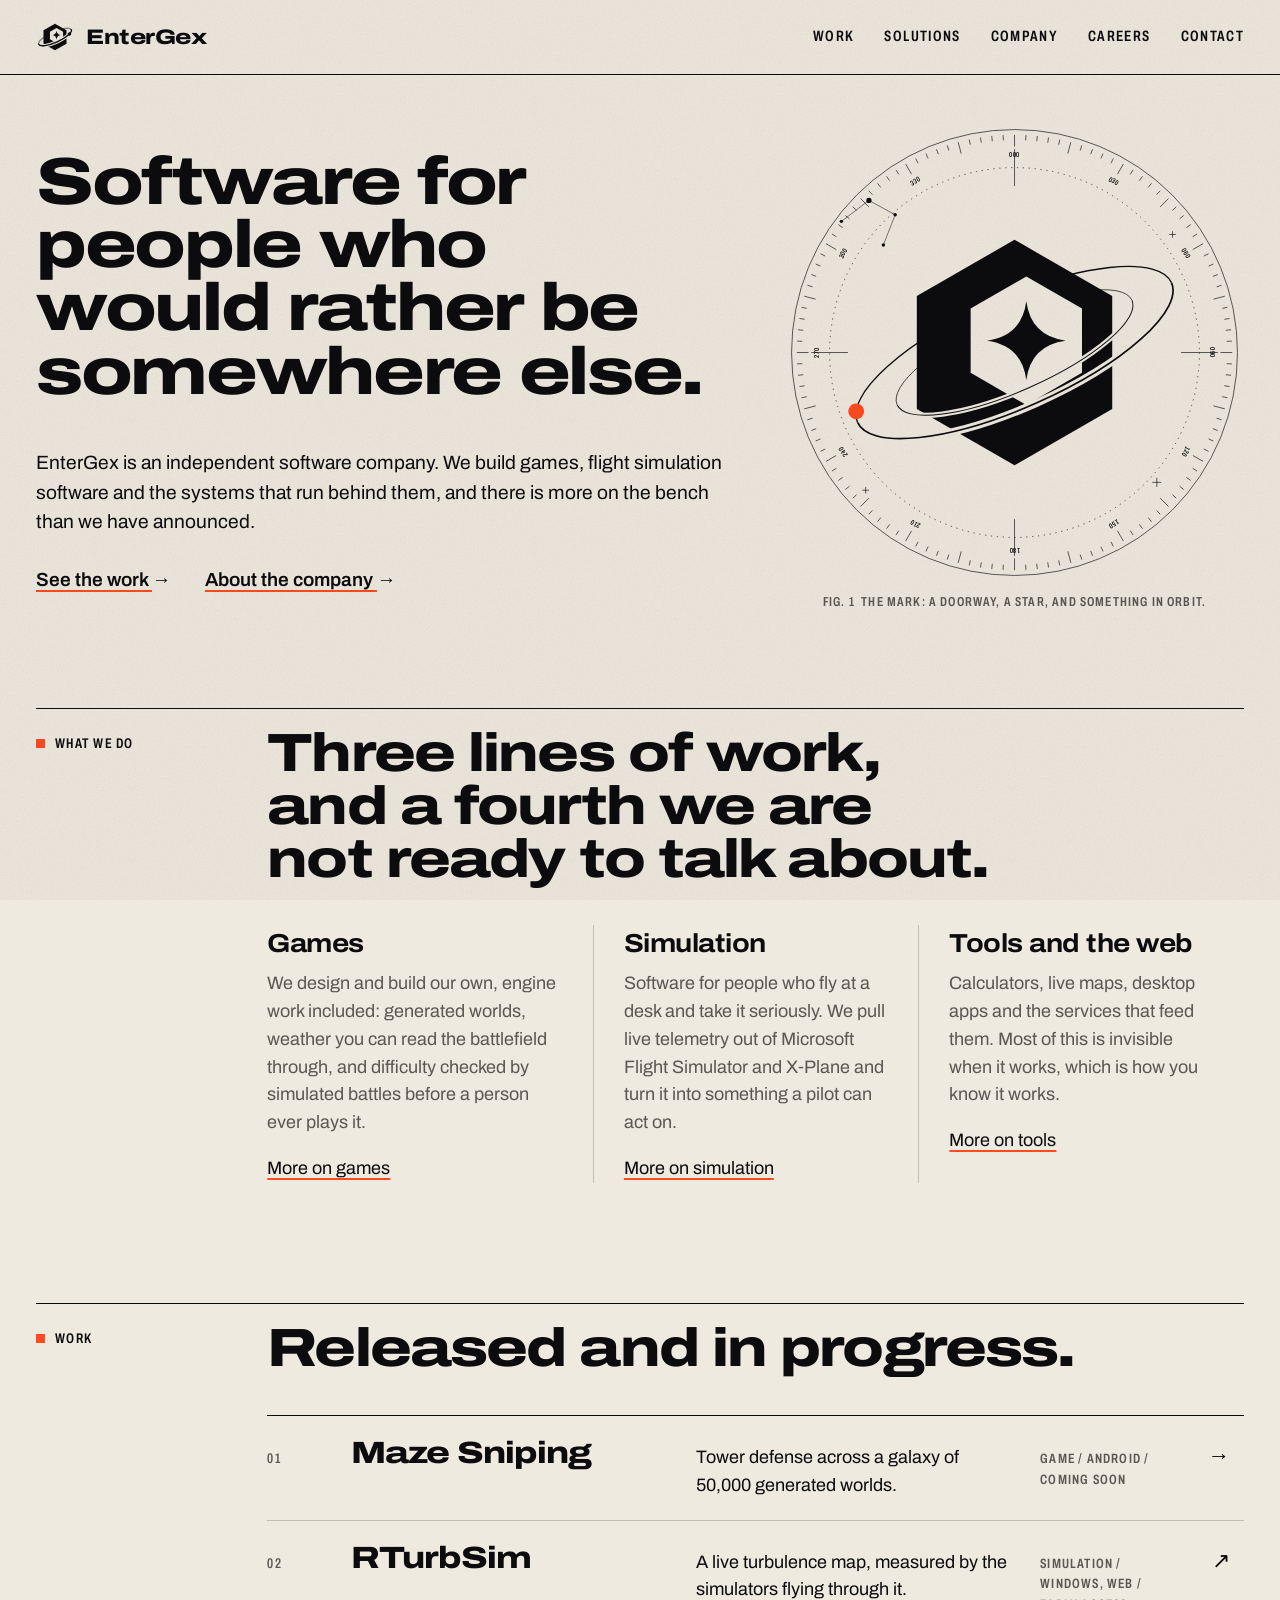
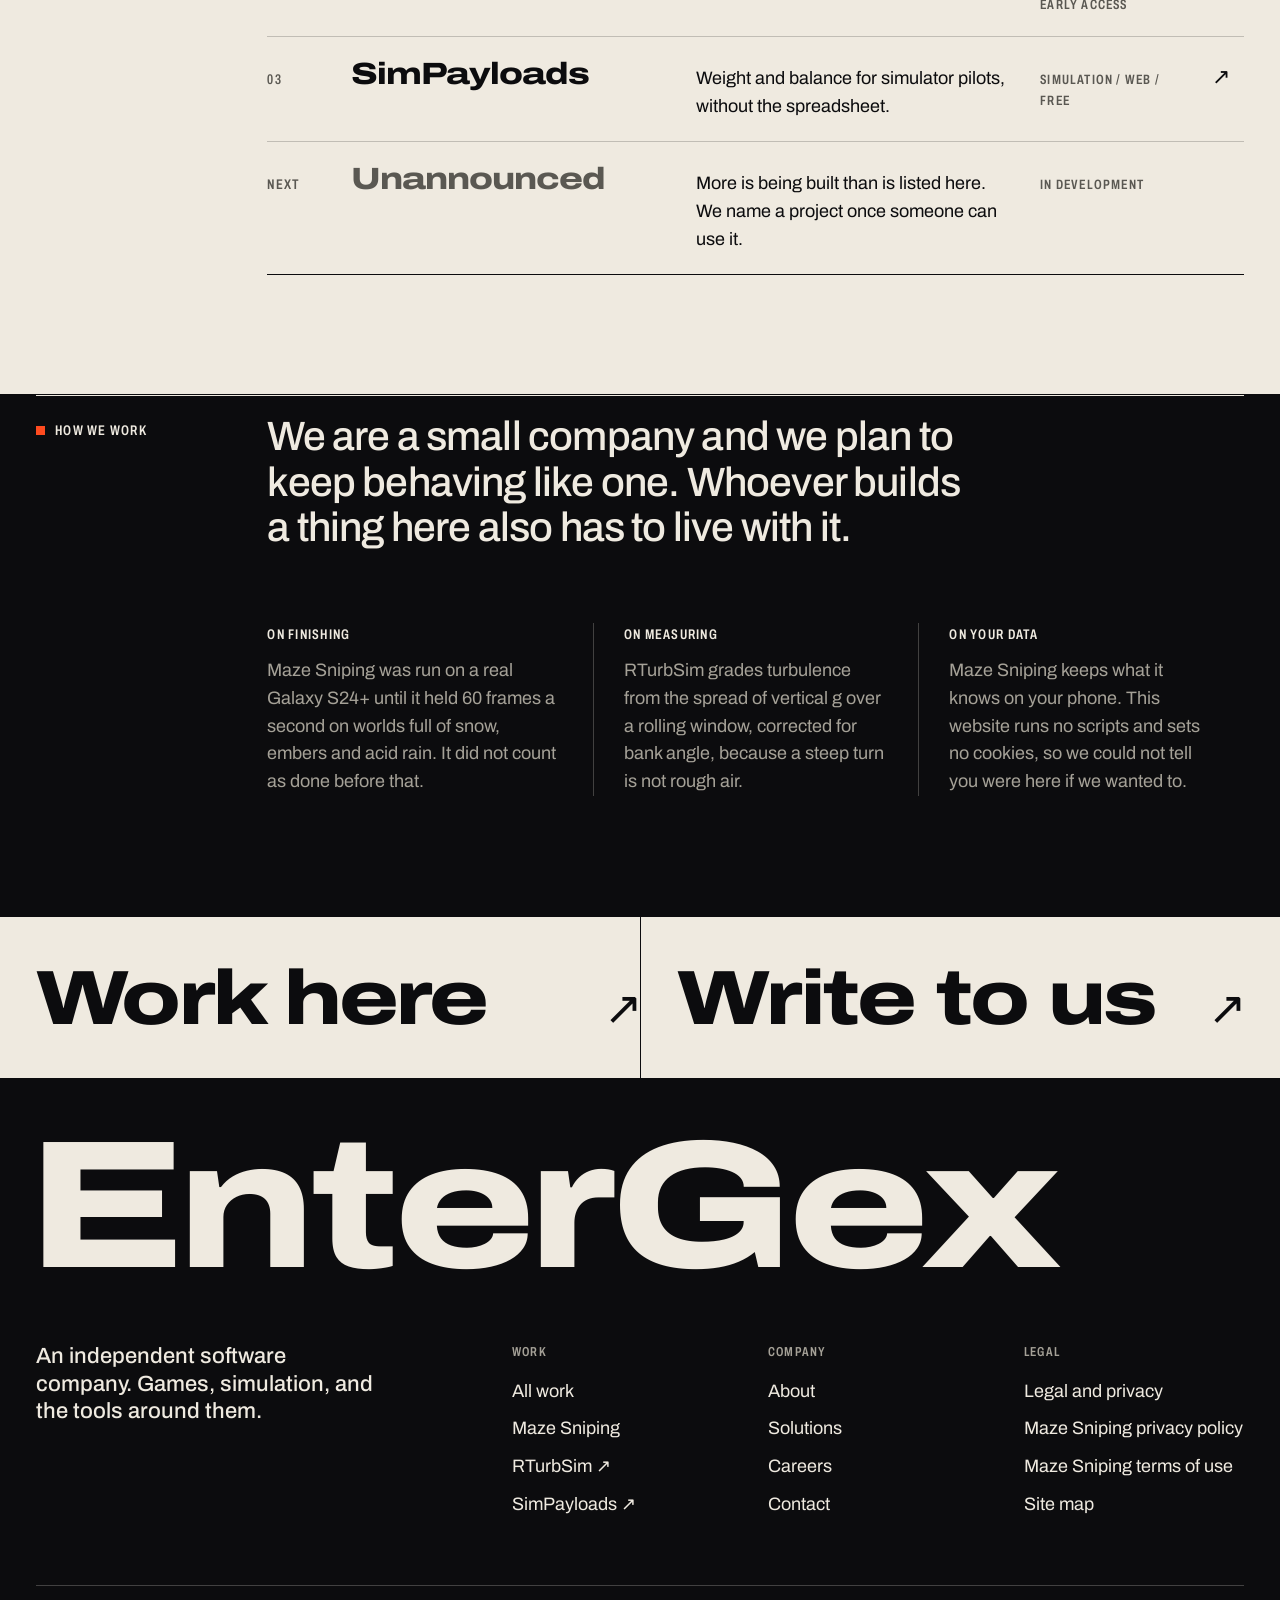
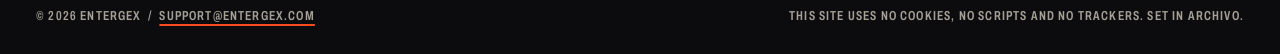
==== commit 9dc5ef73: "Redesign the EnterGex site around the company: new type, print-style layout, work index" ====
--- a/index.html
+++ b/index.html
@@ -3,17 +3,17 @@
 <head>
 <meta charset="utf-8">
 <meta name="viewport" content="width=device-width,initial-scale=1">
-<meta http-equiv="Content-Security-Policy" content="default-src 'none'; img-src 'self'; style-src 'self'; base-uri 'none'; form-action 'none'">
+<meta http-equiv="Content-Security-Policy" content="default-src 'none'; img-src 'self'; style-src 'self'; font-src 'self'; base-uri 'none'; form-action 'none'">
 <title>EnterGex</title>
-<meta name="description" content="EnterGex is an independent studio making games and flight simulation tools: Maze Sniping, SimPayloads and RTurbSim.">
+<meta name="description" content="EnterGex is an independent software company building games, flight simulation software and the tools around them.">
 <link rel="canonical" href="https://entergex.com/">
-<meta name="theme-color" content="#03050b">
+<meta name="theme-color" content="#efeae0">
 <link rel="icon" href="/assets/entergex-mark.svg" type="image/svg+xml">
 <link rel="stylesheet" href="/assets/site.css">
 <meta property="og:type" content="website">
 <meta property="og:site_name" content="EnterGex">
 <meta property="og:title" content="EnterGex">
-<meta property="og:description" content="EnterGex is an independent studio making games and flight simulation tools: Maze Sniping, SimPayloads and RTurbSim.">
+<meta property="og:description" content="EnterGex is an independent software company building games, flight simulation software and the tools around them.">
 <meta property="og:url" content="https://entergex.com/">
 <meta property="og:image" content="https://entergex.com/assets/feature-graphic.jpg">
 </head>
@@ -21,206 +21,119 @@
 <a class="skip" href="#main">Skip to content</a>
 <header class="top">
 <div class="wrap bar">
-  <a class="brand" href="/"><img class="mark" src="/assets/entergex-mark.svg" alt="" width="40" height="40"><img class="wordmark" src="/assets/entergex-wordmark.svg" alt="EnterGex home" width="128" height="17"></a>
+  <a class="brand" href="/" aria-label="EnterGex home"><svg viewBox="0 0 100 100" width="38" height="38" aria-hidden="true"><path class="m-ln" transform="rotate(-24 50 50)" d="M3 50A47 14 0 0 1 97 50" stroke-width="3.600" stroke-linecap="round" opacity=".45"/><path class="m-fg" d="M50 15 80.300 32.500v35L50 85 19.700 67.500v-35Z"/><path class="m-bg" d="M54 26 71.300 36v20L54 66 36.700 56V36Z"/><path class="m-fg" d="M54 33.500Q55.400 43.600 65.500 45 55.400 46.400 54 56.500 52.600 46.400 42.500 45 52.600 43.600 54 33.500Z"/><g transform="rotate(-24 50 50)"><path class="m-cut" d="M3 50A47 14 0 0 0 97 50" stroke-width="9"/><path class="m-ln" d="M3 50A47 14 0 0 0 97 50" stroke-width="3.600" stroke-linecap="round"/><circle class="m-fg" cx="88" cy="58.200" r="4.600"/></g></svg><span>EnterGex</span></a>
   <nav class="nav" aria-label="Main">
-    <a href="/products/">Products</a>
+    <a href="/products/">Work</a>
     <a href="/solutions/">Solutions</a>
-    <a href="/about/">About</a>
+    <a href="/about/">Company</a>
     <a href="/careers/">Careers</a>
-    <a class="cta" href="/contact/">Contact</a>
+    <a href="/contact/">Contact</a>
   </nav>
 </div>
 </header>
 <main id="main" class="wrap">
 <section class="hero">
-    <div>
-      <p class="kicker">Games <b>/</b> Flight simulation</p>
-      <h1><span><em>Worlds</em> to defend.</span><span><em>Skies</em> to read.</span><span><em>Aircraft</em> to load.</span></h1>
-      <p class="lead">EnterGex is an independent studio. We make <strong>Maze Sniping</strong>, a tower defense game with a galaxy to liberate, and two tools for flight simulator pilots: <strong>SimPayloads</strong> and <strong>RTurbSim</strong>.</p>
-      <div class="btns">
-        <a class="btn primary" href="/products/">See what we make <span class="arrow">&rarr;</span></a>
-        <a class="btn" href="/about/">About the studio</a>
-      </div>
-    </div>
-    <svg class="portal" viewBox="0 0 600 600" width="600" height="600" aria-hidden="true">
-<defs>
-<linearGradient id="p-frame" x1="150" y1="460" x2="450" y2="140" gradientUnits="userSpaceOnUse"><stop offset="0" stop-color="#21cae6"/><stop offset=".5" stop-color="#7a5cff"/><stop offset="1" stop-color="#f0386b"/></linearGradient>
-<radialGradient id="p-void" cx="318" cy="277" r="100" gradientUnits="userSpaceOnUse"><stop offset="0" stop-color="#22358a"/><stop offset="1" stop-color="#050818"/></radialGradient>
-<radialGradient id="p-glow" cx="318" cy="277" r="70" gradientUnits="userSpaceOnUse"><stop offset="0" stop-color="#9befff" stop-opacity=".9"/><stop offset="1" stop-color="#9befff" stop-opacity="0"/></radialGradient>
-<radialGradient id="p-halo" cx="300" cy="300" r="290" gradientUnits="userSpaceOnUse"><stop offset="0" stop-color="#7a5cff" stop-opacity=".4"/><stop offset=".6" stop-color="#21cae6" stop-opacity=".08"/><stop offset="1" stop-color="#21cae6" stop-opacity="0"/></radialGradient>
-<linearGradient id="p-ring" x1="4" y1="300" x2="596" y2="300" gradientUnits="userSpaceOnUse"><stop offset="0" stop-color="#21cae6"/><stop offset="1" stop-color="#b4f1ff"/></linearGradient>
-<clipPath id="p-back"><rect x="-60" y="-60" width="720" height="360"/></clipPath>
-<clipPath id="p-front"><rect x="-60" y="300" width="720" height="360"/></clipPath>
-<clipPath id="p-hex"><path d="M300 140 438.6 220V380L300 460 161.4 380V220Z"/></clipPath>
-</defs>
-<circle cx="300" cy="300" r="290" fill="url(#p-halo)"/>
-<circle class="tw" cx="52" cy="96" r="2" fill="#fff"/><circle class="tw" cx="540" cy="70" r="1.6" fill="#fff"/><circle class="tw" cx="86" cy="470" r="1.4" fill="#fff"/><circle class="tw" cx="520" cy="500" r="2.2" fill="#fff"/><circle class="tw" cx="300" cy="40" r="1.3" fill="#fff"/><circle class="tw" cx="40" cy="290" r="1.5" fill="#fff"/><circle class="tw" cx="566" cy="300" r="1.2" fill="#fff"/><circle class="tw" cx="180" cy="560" r="1.6" fill="#fff"/><circle class="tw" cx="450" cy="560" r="1.3" fill="#fff"/><circle class="tw" cx="130" cy="180" r="1.1" fill="#fff"/><circle class="tw" cx="480" cy="150" r="1.4" fill="#fff"/>
-<path class="spin" d="M300 64 504.4 182V418L300 536 95.6 418V182Z" fill="none" stroke="#7a5cff" stroke-opacity=".4" stroke-width="1.2" stroke-dasharray="3 12"/>
-<path class="spin rev" d="M300 20 542.5 160V440L300 580 57.5 440V160Z" fill="none" stroke="#21cae6" stroke-opacity=".28" stroke-width="1" stroke-dasharray="40 14 4 14"/>
-<g transform="rotate(-24 300 300)">
-<path d="M86 300A214 58 0 0 1 514 300" fill="none" stroke="url(#p-ring)" stroke-width="2" stroke-linecap="round" opacity="0.275"/><path d="M32 300A268 80 0 0 1 568 300" fill="none" stroke="url(#p-ring)" stroke-width="4.5" stroke-linecap="round" opacity="0.5"/><path d="M4 300A296 96 0 0 1 596 300" fill="none" stroke="url(#p-ring)" stroke-width="1.2" stroke-linecap="round" opacity="0.25"/>
-<g clip-path="url(#p-back)" opacity=".7"><circle class="moon" r="11" fill="#b4f1ff"><animateMotion dur="26s" begin="0s" repeatCount="indefinite" path="M32 300a268 80 0 1 1 536 0a268 80 0 1 1 -536 0"/></circle><circle class="moon" r="6" fill="#ff7a9f"><animateMotion dur="15s" begin="-4s" repeatCount="indefinite" path="M86 300a214 58 0 1 1 428 0a214 58 0 1 1 -428 0"/></circle><circle class="moon" r="4.5" fill="#a996ff"><animateMotion dur="41s" begin="-17s" repeatCount="indefinite" path="M4 300a296 96 0 1 1 592 0a296 96 0 1 1 -592 0"/></circle></g>
+    <figure class="chart">
+<svg viewBox="0 0 700 700" width="700" height="700" role="img" aria-label="The EnterGex mark drawn as a chart: a hexagonal doorway holding a star, circled by two orbits.">
+<defs><clipPath id="back"><rect x="-80" y="-80" width="860" height="430"/></clipPath><clipPath id="front"><rect x="-80" y="350" width="860" height="430"/></clipPath></defs>
+<circle class="c-ln" cx="350" cy="350" r="340" stroke-width="1"/>
+<g class="turn"><path class="c-ln" d="M350 18L350 36M367.4 18.5L367 26.4M384.7 19.8L383.9 27.8M401.9 22.1L400.7 30M419 25.3L417.4 33.1M435.9 29.3L431.3 46.7M452.6 34.2L450.1 41.9M469 40.1L466.1 47.5M485 46.7L481.8 54M500.7 54.2L497.1 61.3M516 62.5L507 78.1M530.8 71.6L526.5 78.3M545.1 81.4L540.4 87.9M558.9 92L553.9 98.2M572.2 103.3L566.8 109.2M584.8 115.2L572 128M596.7 127.8L590.8 133.2M608 141.1L601.8 146.1M618.6 154.9L612.1 159.6M628.4 169.2L621.7 173.5M637.5 184L621.9 193M645.8 199.3L638.7 202.9M653.3 215L646 218.2M659.9 231L652.5 233.9M665.8 247.4L658.1 249.9M670.7 264.1L653.3 268.7M674.7 281L666.9 282.6M677.9 298.1L670 299.3M680.2 315.3L672.2 316.1M681.5 332.6L673.6 333M682 350L664 350M681.5 367.4L673.6 367M680.2 384.7L672.2 383.9M677.9 401.9L670 400.7M674.7 419L666.9 417.4M670.7 435.9L653.3 431.3M665.8 452.6L658.1 450.1M659.9 469L652.5 466.1M653.3 485L646 481.8M645.8 500.7L638.7 497.1M637.5 516L621.9 507M628.4 530.8L621.7 526.5M618.6 545.1L612.1 540.4M608 558.9L601.8 553.9M596.7 572.2L590.8 566.8M584.8 584.8L572 572M572.2 596.7L566.8 590.8M558.9 608L553.9 601.8M545.1 618.6L540.4 612.1M530.8 628.4L526.5 621.7M516 637.5L507 621.9M500.7 645.8L497.1 638.7M485 653.3L481.8 646M469 659.9L466.1 652.5M452.6 665.8L450.1 658.1M435.9 670.7L431.3 653.3M419 674.7L417.4 666.9M401.9 677.9L400.7 670M384.7 680.2L383.9 672.2M367.4 681.5L367 673.6M350 682L350 664M332.6 681.5L333 673.6M315.3 680.2L316.1 672.2M298.1 677.9L299.3 670M281 674.7L282.6 666.9M264.1 670.7L268.7 653.3M247.4 665.8L249.9 658.1M231 659.9L233.9 652.5M215 653.3L218.2 646M199.3 645.8L202.9 638.7M184 637.5L193 621.9M169.2 628.4L173.5 621.7M154.9 618.6L159.6 612.1M141.1 608L146.1 601.8M127.8 596.7L133.2 590.8M115.2 584.8L128 572M103.3 572.2L109.2 566.8M92 558.9L98.2 553.9M81.4 545.1L87.9 540.4M71.6 530.8L78.3 526.5M62.5 516L78.1 507M54.2 500.7L61.3 497.1M46.7 485L54 481.8M40.1 469L47.5 466.1M34.2 452.6L41.9 450.1M29.3 435.9L46.7 431.3M25.3 419L33.1 417.4M22.1 401.9L30 400.7M19.8 384.7L27.8 383.9M18.5 367.4L26.4 367M18 350L36 350M18.5 332.6L26.4 333M19.8 315.3L27.8 316.1M22.1 298.1L30 299.3M25.3 281L33.1 282.6M29.3 264.1L46.7 268.7M34.2 247.4L41.9 249.9M40.1 231L47.5 233.9M46.7 215L54 218.2M54.2 199.3L61.3 202.9M62.5 184L78.1 193M71.6 169.2L78.3 173.5M81.4 154.9L87.9 159.6M92 141.1L98.2 146.1M103.3 127.8L109.2 133.2M115.2 115.2L128 128M127.8 103.3L133.2 109.2M141.1 92L146.1 98.2M154.9 81.4L159.6 87.9M169.2 71.6L173.5 78.3M184 62.5L193 78.1M199.3 54.2L202.9 61.3M215 46.7L218.2 54M231 40.1L233.9 47.5M247.4 34.2L249.9 41.9M264.1 29.3L268.7 46.7M281 25.3L282.6 33.1M298.1 22.1L299.3 30M315.3 19.8L316.1 27.8M332.6 18.5L333 26.4" stroke-width="1"/><text class="c-txt" x="350" y="52" text-anchor="middle" transform="rotate(0 350 52)">000</text><text class="c-txt" x="499" y="91.9" text-anchor="middle" transform="rotate(30 499 91.9)">030</text><text class="c-txt" x="608.1" y="201" text-anchor="middle" transform="rotate(60 608.1 201)">060</text><text class="c-txt" x="648" y="350" text-anchor="middle" transform="rotate(90 648 350)">090</text><text class="c-txt" x="608.1" y="499" text-anchor="middle" transform="rotate(120 608.1 499)">120</text><text class="c-txt" x="499" y="608.1" text-anchor="middle" transform="rotate(150 499 608.1)">150</text><text class="c-txt" x="350" y="648" text-anchor="middle" transform="rotate(180 350 648)">180</text><text class="c-txt" x="201" y="608.1" text-anchor="middle" transform="rotate(210 201 608.1)">210</text><text class="c-txt" x="91.9" y="499" text-anchor="middle" transform="rotate(240 91.9 499)">240</text><text class="c-txt" x="52" y="350" text-anchor="middle" transform="rotate(270 52 350)">270</text><text class="c-txt" x="91.9" y="201" text-anchor="middle" transform="rotate(300 91.9 201)">300</text><text class="c-txt" x="201" y="91.9" text-anchor="middle" transform="rotate(330 201 91.9)">330</text></g>
+<circle class="c-ln" cx="350" cy="350" r="282" stroke-width="1" stroke-dasharray="2 7"/>
+<path class="c-ln" d="M350 40V96M350 604V660M40 350H96M604 350H660" stroke-width="1"/>
+<path class="c-ln" d="M86 150L128 118L168 140L150 186" stroke-width=".8"/>
+<circle class="c-fg" cx="86" cy="150" r="2.6"/><circle class="c-fg" cx="128" cy="118" r="4"/><circle class="c-fg" cx="168" cy="140" r="2.6"/><circle class="c-fg" cx="150" cy="186" r="2.6"/>
+<path class="c-ln" d="M560 548h14M567 541v14M586 170h10M591 165v10M118 560h10M123 555v10" stroke-width="1"/>
+<g transform="rotate(-24 350 350)">
+<path class="c-ln" d="M88 350A262 84 0 0 1 612 350" stroke-width="2"/><path class="c-ln" d="M154 350A196 58 0 0 1 546 350" stroke-width="1"/>
+<g clip-path="url(#back)"><circle class="c-hot moon" r="12"><animateMotion dur="30s" begin="0s" repeatCount="indefinite" path="M88 350a262 84 0 1 1 524 0a262 84 0 1 1 -524 0"/></circle><circle class="c-fg moon" r="6"><animateMotion dur="17s" begin="-5s" repeatCount="indefinite" path="M154 350a196 58 0 1 1 392 0a196 58 0 1 1 -392 0"/></circle></g>
 </g>
-<path d="M300 150 429.9 225V375L300 450 170.1 375V225Z" fill="url(#p-frame)" stroke="url(#p-frame)" stroke-width="18" stroke-linejoin="round"/>
-<path d="M318 196 392.5 239V325L318 368 243.5 325V239Z" fill="url(#p-void)" stroke="url(#p-void)" stroke-width="9" stroke-linejoin="round"/>
-<g class="pulse">
-<circle cx="318" cy="277" r="70" fill="url(#p-glow)"/>
-<path d="M318 225Q324.400 270.600 370 277 324.400 283.400 318 329 311.600 283.400 266 277 311.600 270.600 318 225Z" fill="#fff"/>
-</g>
-<g clip-path="url(#p-hex)"><path transform="rotate(-24 300 300)" d="M32 300A268 80 0 0 0 568 300" fill="none" stroke="#050818" stroke-width="20" opacity=".5"/></g>
-<g transform="rotate(-24 300 300)">
-<path d="M86 300A214 58 0 0 0 514 300" fill="none" stroke="url(#p-ring)" stroke-width="2" stroke-linecap="round" opacity="0.55"/><path d="M32 300A268 80 0 0 0 568 300" fill="none" stroke="url(#p-ring)" stroke-width="4.5" stroke-linecap="round" opacity="1"/><path d="M4 300A296 96 0 0 0 596 300" fill="none" stroke="url(#p-ring)" stroke-width="1.2" stroke-linecap="round" opacity="0.5"/>
-<g clip-path="url(#p-front)"><circle class="moon" r="11" fill="#b4f1ff"><animateMotion dur="26s" begin="0s" repeatCount="indefinite" path="M32 300a268 80 0 1 1 536 0a268 80 0 1 1 -536 0"/></circle><circle class="moon" r="6" fill="#ff7a9f"><animateMotion dur="15s" begin="-4s" repeatCount="indefinite" path="M86 300a214 58 0 1 1 428 0a214 58 0 1 1 -428 0"/></circle><circle class="moon" r="4.5" fill="#a996ff"><animateMotion dur="41s" begin="-17s" repeatCount="indefinite" path="M4 300a296 96 0 1 1 592 0a296 96 0 1 1 -592 0"/></circle></g>
-<circle class="still" cx="520" cy="345" r="11" fill="#b4f1ff"/>
+<path class="c-fg" d="M350 178 499 264V436L350 522 201 436V264Z"/>
+<path class="c-bg" d="M368 234 452.9 283V381L368 430 283.1 381V283Z"/>
+<path class="c-fg" d="M368 272Q375 325 428 332 375 339 368 392 361 339 308 332 361 325 368 272Z"/>
+<g transform="rotate(-24 350 350)">
+<path class="m-cut" d="M88 350A262 84 0 0 0 612 350" stroke-width="12"/><path class="c-ln" d="M88 350A262 84 0 0 0 612 350" stroke-width="2.600"/>
+<path class="m-cut" d="M154 350A196 58 0 0 0 546 350" stroke-width="8"/><path class="c-ln" d="M154 350A196 58 0 0 0 546 350" stroke-width="1.400"/>
+<g clip-path="url(#front)"><circle class="c-hot moon" r="12"><animateMotion dur="30s" begin="0s" repeatCount="indefinite" path="M88 350a262 84 0 1 1 524 0a262 84 0 1 1 -524 0"/></circle><circle class="c-fg moon" r="6"><animateMotion dur="17s" begin="-5s" repeatCount="indefinite" path="M154 350a196 58 0 1 1 392 0a196 58 0 1 1 -392 0"/></circle></g>
+<circle class="c-hot still" cx="560" cy="400" r="12"/>
 </g>
 </svg>
+<figcaption>Fig. 1 &nbsp;The mark: a doorway, a star, and something in orbit.</figcaption>
+</figure>
+    <h1>Software for<br> people who<br> would rather be<br> somewhere else.</h1>
+    <div class="prose">
+      <p>EnterGex is an independent software company. We build games, flight simulation software and the systems that run behind them, and there is more on the bench than we have announced.</p>
+    </div>
+    <p class="go"><a href="/products/">See the work <span aria-hidden="true">&rarr;</span></a><a href="/about/">About the company <span aria-hidden="true">&rarr;</span></a></p>
   </section>
 
-  <div class="stats">
-    <div class="stat"><b>50,000</b><span>generated worlds in Maze Sniping's Drone Universe</span></div>
-    <div class="stat"><b>48 h</b><span>of turbulence history you can rewind in RTurbSim</span></div>
-    <div class="stat"><b>3</b><span>simulator families covered: Microsoft Flight Simulator, X&#8209;Plane and Prepar3D</span></div>
-    <div class="stat"><b>0</b><span>cookies, scripts or trackers on this website</span></div>
-  </div>
-
-  <section>
-    <div class="sec-head">
-      <p class="kicker">01 <b>/</b> Products</p>
-      <h2>One game. Two flight tools. <em>The same care in each.</em></h2>
-      <p>Everything we ship starts as something we wanted to exist, and stays in the workshop until it feels right in the hand.</p>
-    </div>
-    <article class="panel" id="maze-sniping">
-    <div class="panel-art"><img src="/assets/landscape-1.jpg" alt="A cannon turret guards the winding track as armored drones advance through the rain." width="1280" height="720"></div>
-    <div class="panel-text">
-      <div class="tagrow"><span class="num">01</span><span class="chip">Game</span><span class="chip">Coming soon to Google Play</span></div>
-      <h3>Maze Sniping</h3>
-      <p>A tower defense game on generated battlefields. Place cannon turrets along a winding track, bring down the Drone King, then carry the fight across a galaxy of drone worlds.</p>
-      <ul class="facts">
-        <li>50,000 worlds to liberate, from the calm rim to the lethal core</li>
-        <li>Rain, lightning and puddles that reflect the fight</li>
-        <li>Portrait or landscape, with no ads</li>
-      </ul>
-      <a class="more" href="/maze-sniping/">About the game <span class="arrow">&rarr;</span></a>
-    </div>
-  </article>
-    <article class="panel flip" id="simpayloads">
-    <div class="panel-art"><svg viewBox="0 0 520 300" preserveAspectRatio="xMidYMid meet" aria-hidden="true">
-<defs><linearGradient id="env" x1="0" y1="1" x2="1" y2="0"><stop offset="0" stop-color="#21cae6" stop-opacity=".3"/><stop offset="1" stop-color="#7a5cff" stop-opacity=".34"/></linearGradient></defs>
-<g stroke="#9fb4ff" stroke-opacity=".12"><path d="M70 30V250"/><path d="M120 30V250"/><path d="M170 30V250"/><path d="M220 30V250"/><path d="M270 30V250"/><path d="M320 30V250"/><path d="M370 30V250"/><path d="M420 30V250"/><path d="M470 30V250"/><path d="M70 30H470"/><path d="M70 74H470"/><path d="M70 118H470"/><path d="M70 162H470"/><path d="M70 206H470"/><path d="M70 250H470"/></g>
-<path d="M70 30V250H470" fill="none" stroke="#8fa3b8" stroke-width="1.6"/>
-<path d="M150 232 128 150 190 62 330 48 410 96 396 232Z" fill="url(#env)" stroke="#21cae6" stroke-width="2.2" stroke-linejoin="round"/>
-<path d="M228 196 262 96 244 150" fill="none" stroke="#fff" stroke-width="2" stroke-dasharray="5 6" stroke-linejoin="round"/>
-<g font-family="ui-monospace,Consolas,Menlo,monospace" font-size="11" letter-spacing="1.500" fill="#eaf1f8">
-<circle cx="228" cy="196" r="7" fill="#b4f1ff"/><text x="242" y="208">ZFW</text>
-<circle cx="262" cy="96" r="8" fill="#f0386b"/><circle cx="262" cy="96" r="15" fill="none" stroke="#f0386b" stroke-opacity=".5"/><text x="284" y="92">TOW</text>
-<circle cx="244" cy="150" r="7" fill="#a996ff"/><text x="258" y="162">LDW</text>
-<text x="470" y="274" text-anchor="end" fill="#8fa3b8">CENTER OF GRAVITY</text>
-<text transform="translate(52 30) rotate(-90)" text-anchor="end" fill="#8fa3b8">WEIGHT</text>
-</g>
-</svg></div>
-    <div class="panel-text">
-      <div class="tagrow"><span class="num">02</span><span class="chip cyan">Flight sim tool</span><span class="chip cyan">Free</span></div>
-      <h3>SimPayloads</h3>
-      <p>A free weight and balance calculator for flight simulators. Work out your load before you push back, so the aircraft you fly is the aircraft you planned.</p>
-      <ul class="facts">
-        <li>For Microsoft Flight Simulator, Prepar3D and X-Plane</li>
-        <li>Online at simpayloads.com, with nothing to install</li>
-        <li>Free to use</li>
-      </ul>
-      <a class="more" href="https://simpayloads.com/" rel="noopener">simpayloads.com <span class="arrow">&rarr;</span></a>
-    </div>
-  </article>
-    <article class="panel" id="rturbsim">
-    <div class="panel-art"><svg viewBox="0 0 520 300" preserveAspectRatio="xMidYMid slice" aria-hidden="true">
-<path d="M-24.6 3.5 -8.6 12.75V31.25L-24.6 40.5 -40.6 31.25V12.75Z" fill="none" stroke="#9fb4ff" stroke-opacity=".13"/><path d="M10 3.5 26.0 12.75V31.25L10 40.5 -6.0 31.25V12.75Z" fill="none" stroke="#9fb4ff" stroke-opacity=".13"/><path d="M44.6 3.5 60.6 12.75V31.25L44.6 40.5 28.6 31.25V12.75Z" fill="none" stroke="#9fb4ff" stroke-opacity=".13"/><path d="M79.3 3.5 95.3 12.75V31.25L79.3 40.5 63.3 31.25V12.75Z" fill="none" stroke="#9fb4ff" stroke-opacity=".13"/><path d="M113.9 3.5 129.9 12.75V31.25L113.9 40.5 97.9 31.25V12.75Z" fill="none" stroke="#9fb4ff" stroke-opacity=".13"/><path d="M148.6 3.5 164.6 12.75V31.25L148.6 40.5 132.6 31.25V12.75Z" fill="none" stroke="#9fb4ff" stroke-opacity=".13"/><path d="M183.2 3.5 199.2 12.75V31.25L183.2 40.5 167.2 31.25V12.75Z" fill="none" stroke="#9fb4ff" stroke-opacity=".13"/><path d="M217.8 3.5 233.8 12.75V31.25L217.8 40.5 201.8 31.25V12.75Z" fill="none" stroke="#9fb4ff" stroke-opacity=".13"/><path d="M252.5 3.5 268.5 12.75V31.25L252.5 40.5 236.5 31.25V12.75Z" fill="none" stroke="#9fb4ff" stroke-opacity=".13"/><path d="M287.1 3.5 303.1 12.75V31.25L287.1 40.5 271.1 31.25V12.75Z" fill="none" stroke="#9fb4ff" stroke-opacity=".13"/><path d="M321.8 3.5 337.8 12.75V31.25L321.8 40.5 305.8 31.25V12.75Z" fill="none" stroke="#9fb4ff" stroke-opacity=".13"/><path d="M356.4 3.5 372.4 12.75V31.25L356.4 40.5 340.4 31.25V12.75Z" fill="none" stroke="#9fb4ff" stroke-opacity=".13"/><path d="M391 3.5 407.0 12.75V31.25L391 40.5 375.0 31.25V12.75Z" fill="none" stroke="#9fb4ff" stroke-opacity=".13"/><path d="M425.7 3.5 441.7 12.75V31.25L425.7 40.5 409.7 31.25V12.75Z" fill="none" stroke="#9fb4ff" stroke-opacity=".13"/><path d="M460.3 3.5 476.3 12.75V31.25L460.3 40.5 444.3 31.25V12.75Z" fill="none" stroke="#9fb4ff" stroke-opacity=".13"/><path d="M495 3.5 511.0 12.75V31.25L495 40.5 479.0 31.25V12.75Z" fill="none" stroke="#9fb4ff" stroke-opacity=".13"/><path d="M529.6 3.5 545.6 12.75V31.25L529.6 40.5 513.6 31.25V12.75Z" fill="none" stroke="#9fb4ff" stroke-opacity=".13"/><path d="M-7.3 33.5 8.7 42.75V61.25L-7.3 70.5 -23.3 61.25V42.75Z" fill="none" stroke="#9fb4ff" stroke-opacity=".13"/><path d="M27.3 33.5 43.3 42.75V61.25L27.3 70.5 11.3 61.25V42.75Z" fill="none" stroke="#9fb4ff" stroke-opacity=".13"/><path d="M62 33.5 78.0 42.75V61.25L62 70.5 46.0 61.25V42.75Z" fill="none" stroke="#9fb4ff" stroke-opacity=".13"/><path d="M96.6 33.5 112.6 42.75V61.25L96.6 70.5 80.6 61.25V42.75Z" fill="none" stroke="#9fb4ff" stroke-opacity=".13"/><path d="M131.2 33.5 147.2 42.75V61.25L131.2 70.5 115.2 61.25V42.75Z" fill="none" stroke="#9fb4ff" stroke-opacity=".13"/><path d="M165.9 33.5 181.9 42.75V61.25L165.9 70.5 149.9 61.25V42.75Z" fill="none" stroke="#9fb4ff" stroke-opacity=".13"/><path d="M200.5 33.5 216.5 42.75V61.25L200.5 70.5 184.5 61.25V42.75Z" fill="none" stroke="#9fb4ff" stroke-opacity=".13"/><path d="M235.2 33.5 251.2 42.75V61.25L235.2 70.5 219.2 61.25V42.75Z" fill="none" stroke="#9fb4ff" stroke-opacity=".13"/><path d="M269.8 33.5 285.8 42.75V61.25L269.8 70.5 253.8 61.25V42.75Z" fill="none" stroke="#9fb4ff" stroke-opacity=".13"/><path d="M304.4 33.5 320.4 42.75V61.25L304.4 70.5 288.4 61.25V42.75Z" fill="none" stroke="#9fb4ff" stroke-opacity=".13"/><path d="M339.1 33.5 355.1 42.75V61.25L339.1 70.5 323.1 61.25V42.75Z" fill="none" stroke="#9fb4ff" stroke-opacity=".13"/><path d="M373.7 33.5 389.7 42.75V61.25L373.7 70.5 357.7 61.25V42.75Z" fill="none" stroke="#9fb4ff" stroke-opacity=".13"/><path d="M408.4 33.5 424.4 42.75V61.25L408.4 70.5 392.4 61.25V42.75Z" fill="none" stroke="#9fb4ff" stroke-opacity=".13"/><path d="M443 33.5 459.0 42.75V61.25L443 70.5 427.0 61.25V42.75Z" fill="none" stroke="#9fb4ff" stroke-opacity=".13"/><path d="M477.6 33.5 493.6 42.75V61.25L477.6 70.5 461.6 61.25V42.75Z" fill="none" stroke="#9fb4ff" stroke-opacity=".13"/><path d="M512.3 33.5 528.3 42.75V61.25L512.3 70.5 496.3 61.25V42.75Z" fill="none" stroke="#9fb4ff" stroke-opacity=".13"/><path d="M546.9 33.5 562.9 42.75V61.25L546.9 70.5 530.9 61.25V42.75Z" fill="none" stroke="#9fb4ff" stroke-opacity=".13"/><path d="M-24.6 63.5 -8.6 72.75V91.25L-24.6 100.5 -40.6 91.25V72.75Z" fill="none" stroke="#9fb4ff" stroke-opacity=".13"/><path d="M10 63.5 26.0 72.75V91.25L10 100.5 -6.0 91.25V72.75Z" fill="none" stroke="#9fb4ff" stroke-opacity=".13"/><path d="M44.6 63.5 60.6 72.75V91.25L44.6 100.5 28.6 91.25V72.75Z" fill="none" stroke="#9fb4ff" stroke-opacity=".13"/><path d="M79.3 63.5 95.3 72.75V91.25L79.3 100.5 63.3 91.25V72.75Z" fill="none" stroke="#9fb4ff" stroke-opacity=".13"/><path d="M113.9 63.5 129.9 72.75V91.25L113.9 100.5 97.9 91.25V72.75Z" fill="#37d6a0" fill-opacity="0.47" stroke="#37d6a0" stroke-width="1.4"/><path d="M148.6 63.5 164.6 72.75V91.25L148.6 100.5 132.6 91.25V72.75Z" fill="none" stroke="#9fb4ff" stroke-opacity=".13"/><path d="M183.2 63.5 199.2 72.75V91.25L183.2 100.5 167.2 91.25V72.75Z" fill="none" stroke="#9fb4ff" stroke-opacity=".13"/><path d="M217.8 63.5 233.8 72.75V91.25L217.8 100.5 201.8 91.25V72.75Z" fill="none" stroke="#9fb4ff" stroke-opacity=".13"/><path d="M252.5 63.5 268.5 72.75V91.25L252.5 100.5 236.5 91.25V72.75Z" fill="none" stroke="#9fb4ff" stroke-opacity=".13"/><path d="M287.1 63.5 303.1 72.75V91.25L287.1 100.5 271.1 91.25V72.75Z" fill="none" stroke="#9fb4ff" stroke-opacity=".13"/><path d="M321.8 63.5 337.8 72.75V91.25L321.8 100.5 305.8 91.25V72.75Z" fill="none" stroke="#9fb4ff" stroke-opacity=".13"/><path d="M356.4 63.5 372.4 72.75V91.25L356.4 100.5 340.4 91.25V72.75Z" fill="none" stroke="#9fb4ff" stroke-opacity=".13"/><path d="M391 63.5 407.0 72.75V91.25L391 100.5 375.0 91.25V72.75Z" fill="none" stroke="#9fb4ff" stroke-opacity=".13"/><path d="M425.7 63.5 441.7 72.75V91.25L425.7 100.5 409.7 91.25V72.75Z" fill="none" stroke="#9fb4ff" stroke-opacity=".13"/><path d="M460.3 63.5 476.3 72.75V91.25L460.3 100.5 444.3 91.25V72.75Z" fill="none" stroke="#9fb4ff" stroke-opacity=".13"/><path d="M495 63.5 511.0 72.75V91.25L495 100.5 479.0 91.25V72.75Z" fill="none" stroke="#9fb4ff" stroke-opacity=".13"/><path d="M529.6 63.5 545.6 72.75V91.25L529.6 100.5 513.6 91.25V72.75Z" fill="none" stroke="#9fb4ff" stroke-opacity=".13"/><path d="M-7.3 93.5 8.7 102.75V121.25L-7.3 130.5 -23.3 121.25V102.75Z" fill="none" stroke="#9fb4ff" stroke-opacity=".13"/><path d="M27.3 93.5 43.3 102.75V121.25L27.3 130.5 11.3 121.25V102.75Z" fill="none" stroke="#9fb4ff" stroke-opacity=".13"/><path d="M62 93.5 78.0 102.75V121.25L62 130.5 46.0 121.25V102.75Z" fill="none" stroke="#9fb4ff" stroke-opacity=".13"/><path d="M96.6 93.5 112.6 102.75V121.25L96.6 130.5 80.6 121.25V102.75Z" fill="none" stroke="#9fb4ff" stroke-opacity=".13"/><path d="M131.2 93.5 147.2 102.75V121.25L131.2 130.5 115.2 121.25V102.75Z" fill="#37d6a0" fill-opacity="0.47" stroke="#37d6a0" stroke-width="1.4"/><path d="M165.9 93.5 181.9 102.75V121.25L165.9 130.5 149.9 121.25V102.75Z" fill="#37d6a0" fill-opacity="0.47" stroke="#37d6a0" stroke-width="1.4"/><path d="M200.5 93.5 216.5 102.75V121.25L200.5 130.5 184.5 121.25V102.75Z" fill="none" stroke="#9fb4ff" stroke-opacity=".13"/><path d="M235.2 93.5 251.2 102.75V121.25L235.2 130.5 219.2 121.25V102.75Z" fill="#f2b03c" fill-opacity="0.64" stroke="#f2b03c" stroke-width="1.4"/><path d="M269.8 93.5 285.8 102.75V121.25L269.8 130.5 253.8 121.25V102.75Z" fill="none" stroke="#9fb4ff" stroke-opacity=".13"/><path d="M304.4 93.5 320.4 102.75V121.25L304.4 130.5 288.4 121.25V102.75Z" fill="none" stroke="#9fb4ff" stroke-opacity=".13"/><path d="M339.1 93.5 355.1 102.75V121.25L339.1 130.5 323.1 121.25V102.75Z" fill="none" stroke="#9fb4ff" stroke-opacity=".13"/><path d="M373.7 93.5 389.7 102.75V121.25L373.7 130.5 357.7 121.25V102.75Z" fill="none" stroke="#9fb4ff" stroke-opacity=".13"/><path d="M408.4 93.5 424.4 102.75V121.25L408.4 130.5 392.4 121.25V102.75Z" fill="none" stroke="#9fb4ff" stroke-opacity=".13"/><path d="M443 93.5 459.0 102.75V121.25L443 130.5 427.0 121.25V102.75Z" fill="none" stroke="#9fb4ff" stroke-opacity=".13"/><path d="M477.6 93.5 493.6 102.75V121.25L477.6 130.5 461.6 121.25V102.75Z" fill="none" stroke="#9fb4ff" stroke-opacity=".13"/><path d="M512.3 93.5 528.3 102.75V121.25L512.3 130.5 496.3 121.25V102.75Z" fill="none" stroke="#9fb4ff" stroke-opacity=".13"/><path d="M546.9 93.5 562.9 102.75V121.25L546.9 130.5 530.9 121.25V102.75Z" fill="none" stroke="#9fb4ff" stroke-opacity=".13"/><path d="M-24.6 123.5 -8.6 132.75V151.25L-24.6 160.5 -40.6 151.25V132.75Z" fill="none" stroke="#9fb4ff" stroke-opacity=".13"/><path d="M10 123.5 26.0 132.75V151.25L10 160.5 -6.0 151.25V132.75Z" fill="none" stroke="#9fb4ff" stroke-opacity=".13"/><path d="M44.6 123.5 60.6 132.75V151.25L44.6 160.5 28.6 151.25V132.75Z" fill="none" stroke="#9fb4ff" stroke-opacity=".13"/><path d="M79.3 123.5 95.3 132.75V151.25L79.3 160.5 63.3 151.25V132.75Z" fill="none" stroke="#9fb4ff" stroke-opacity=".13"/><path d="M113.9 123.5 129.9 132.75V151.25L113.9 160.5 97.9 151.25V132.75Z" fill="none" stroke="#9fb4ff" stroke-opacity=".13"/><path d="M148.6 123.5 164.6 132.75V151.25L148.6 160.5 132.6 151.25V132.75Z" fill="#f2b03c" fill-opacity="0.64" stroke="#f2b03c" stroke-width="1.4"/><path d="M183.2 123.5 199.2 132.75V151.25L183.2 160.5 167.2 151.25V132.75Z" fill="#f2b03c" fill-opacity="0.64" stroke="#f2b03c" stroke-width="1.4"/><path d="M217.8 123.5 233.8 132.75V151.25L217.8 160.5 201.8 151.25V132.75Z" fill="#f0386b" fill-opacity="0.81" stroke="#f0386b" stroke-width="1.4"/><path d="M252.5 123.5 268.5 132.75V151.25L252.5 160.5 236.5 151.25V132.75Z" fill="#f2b03c" fill-opacity="0.64" stroke="#f2b03c" stroke-width="1.4"/><path d="M287.1 123.5 303.1 132.75V151.25L287.1 160.5 271.1 151.25V132.75Z" fill="#37d6a0" fill-opacity="0.47" stroke="#37d6a0" stroke-width="1.4"/><path d="M321.8 123.5 337.8 132.75V151.25L321.8 160.5 305.8 151.25V132.75Z" fill="#37d6a0" fill-opacity="0.47" stroke="#37d6a0" stroke-width="1.4"/><path d="M356.4 123.5 372.4 132.75V151.25L356.4 160.5 340.4 151.25V132.75Z" fill="none" stroke="#9fb4ff" stroke-opacity=".13"/><path d="M391 123.5 407.0 132.75V151.25L391 160.5 375.0 151.25V132.75Z" fill="none" stroke="#9fb4ff" stroke-opacity=".13"/><path d="M425.7 123.5 441.7 132.75V151.25L425.7 160.5 409.7 151.25V132.75Z" fill="none" stroke="#9fb4ff" stroke-opacity=".13"/><path d="M460.3 123.5 476.3 132.75V151.25L460.3 160.5 444.3 151.25V132.75Z" fill="none" stroke="#9fb4ff" stroke-opacity=".13"/><path d="M495 123.5 511.0 132.75V151.25L495 160.5 479.0 151.25V132.75Z" fill="none" stroke="#9fb4ff" stroke-opacity=".13"/><path d="M529.6 123.5 545.6 132.75V151.25L529.6 160.5 513.6 151.25V132.75Z" fill="none" stroke="#9fb4ff" stroke-opacity=".13"/><path d="M-7.3 153.5 8.7 162.75V181.25L-7.3 190.5 -23.3 181.25V162.75Z" fill="none" stroke="#9fb4ff" stroke-opacity=".13"/><path d="M27.3 153.5 43.3 162.75V181.25L27.3 190.5 11.3 181.25V162.75Z" fill="none" stroke="#9fb4ff" stroke-opacity=".13"/><path d="M62 153.5 78.0 162.75V181.25L62 190.5 46.0 181.25V162.75Z" fill="none" stroke="#9fb4ff" stroke-opacity=".13"/><path d="M96.6 153.5 112.6 162.75V181.25L96.6 190.5 80.6 181.25V162.75Z" fill="none" stroke="#9fb4ff" stroke-opacity=".13"/><path d="M131.2 153.5 147.2 162.75V181.25L131.2 190.5 115.2 181.25V162.75Z" fill="none" stroke="#9fb4ff" stroke-opacity=".13"/><path d="M165.9 153.5 181.9 162.75V181.25L165.9 190.5 149.9 181.25V162.75Z" fill="none" stroke="#9fb4ff" stroke-opacity=".13"/><path d="M200.5 153.5 216.5 162.75V181.25L200.5 190.5 184.5 181.25V162.75Z" fill="#37d6a0" fill-opacity="0.47" stroke="#37d6a0" stroke-width="1.4"/><path d="M235.2 153.5 251.2 162.75V181.25L235.2 190.5 219.2 181.25V162.75Z" fill="#f0386b" fill-opacity="0.81" stroke="#f0386b" stroke-width="1.4"/><path d="M269.8 153.5 285.8 162.75V181.25L269.8 190.5 253.8 181.25V162.75Z" fill="#f0386b" fill-opacity="0.81" stroke="#f0386b" stroke-width="1.4"/><path d="M304.4 153.5 320.4 162.75V181.25L304.4 190.5 288.4 181.25V162.75Z" fill="#f2b03c" fill-opacity="0.64" stroke="#f2b03c" stroke-width="1.4"/><path d="M339.1 153.5 355.1 162.75V181.25L339.1 190.5 323.1 181.25V162.75Z" fill="#37d6a0" fill-opacity="0.47" stroke="#37d6a0" stroke-width="1.4"/><path d="M373.7 153.5 389.7 162.75V181.25L373.7 190.5 357.7 181.25V162.75Z" fill="#37d6a0" fill-opacity="0.47" stroke="#37d6a0" stroke-width="1.4"/><path d="M408.4 153.5 424.4 162.75V181.25L408.4 190.5 392.4 181.25V162.75Z" fill="none" stroke="#9fb4ff" stroke-opacity=".13"/><path d="M443 153.5 459.0 162.75V181.25L443 190.5 427.0 181.25V162.75Z" fill="none" stroke="#9fb4ff" stroke-opacity=".13"/><path d="M477.6 153.5 493.6 162.75V181.25L477.6 190.5 461.6 181.25V162.75Z" fill="none" stroke="#9fb4ff" stroke-opacity=".13"/><path d="M512.3 153.5 528.3 162.75V181.25L512.3 190.5 496.3 181.25V162.75Z" fill="none" stroke="#9fb4ff" stroke-opacity=".13"/><path d="M546.9 153.5 562.9 162.75V181.25L546.9 190.5 530.9 181.25V162.75Z" fill="none" stroke="#9fb4ff" stroke-opacity=".13"/><path d="M-24.6 183.5 -8.6 192.75V211.25L-24.6 220.5 -40.6 211.25V192.75Z" fill="none" stroke="#9fb4ff" stroke-opacity=".13"/><path d="M10 183.5 26.0 192.75V211.25L10 220.5 -6.0 211.25V192.75Z" fill="none" stroke="#9fb4ff" stroke-opacity=".13"/><path d="M44.6 183.5 60.6 192.75V211.25L44.6 220.5 28.6 211.25V192.75Z" fill="none" stroke="#9fb4ff" stroke-opacity=".13"/><path d="M79.3 183.5 95.3 192.75V211.25L79.3 220.5 63.3 211.25V192.75Z" fill="none" stroke="#9fb4ff" stroke-opacity=".13"/><path d="M113.9 183.5 129.9 192.75V211.25L113.9 220.5 97.9 211.25V192.75Z" fill="none" stroke="#9fb4ff" stroke-opacity=".13"/><path d="M148.6 183.5 164.6 192.75V211.25L148.6 220.5 132.6 211.25V192.75Z" fill="none" stroke="#9fb4ff" stroke-opacity=".13"/><path d="M183.2 183.5 199.2 192.75V211.25L183.2 220.5 167.2 211.25V192.75Z" fill="none" stroke="#9fb4ff" stroke-opacity=".13"/><path d="M217.8 183.5 233.8 192.75V211.25L217.8 220.5 201.8 211.25V192.75Z" fill="none" stroke="#9fb4ff" stroke-opacity=".13"/><path d="M252.5 183.5 268.5 192.75V211.25L252.5 220.5 236.5 211.25V192.75Z" fill="#37d6a0" fill-opacity="0.47" stroke="#37d6a0" stroke-width="1.4"/><path d="M287.1 183.5 303.1 192.75V211.25L287.1 220.5 271.1 211.25V192.75Z" fill="none" stroke="#9fb4ff" stroke-opacity=".13"/><path d="M321.8 183.5 337.8 192.75V211.25L321.8 220.5 305.8 211.25V192.75Z" fill="none" stroke="#9fb4ff" stroke-opacity=".13"/><path d="M356.4 183.5 372.4 192.75V211.25L356.4 220.5 340.4 211.25V192.75Z" fill="none" stroke="#9fb4ff" stroke-opacity=".13"/><path d="M391 183.5 407.0 192.75V211.25L391 220.5 375.0 211.25V192.75Z" fill="none" stroke="#9fb4ff" stroke-opacity=".13"/><path d="M425.7 183.5 441.7 192.75V211.25L425.7 220.5 409.7 211.25V192.75Z" fill="none" stroke="#9fb4ff" stroke-opacity=".13"/><path d="M460.3 183.5 476.3 192.75V211.25L460.3 220.5 444.3 211.25V192.75Z" fill="none" stroke="#9fb4ff" stroke-opacity=".13"/><path d="M495 183.5 511.0 192.75V211.25L495 220.5 479.0 211.25V192.75Z" fill="none" stroke="#9fb4ff" stroke-opacity=".13"/><path d="M529.6 183.5 545.6 192.75V211.25L529.6 220.5 513.6 211.25V192.75Z" fill="none" stroke="#9fb4ff" stroke-opacity=".13"/><path d="M-7.3 213.5 8.7 222.75V241.25L-7.3 250.5 -23.3 241.25V222.75Z" fill="none" stroke="#9fb4ff" stroke-opacity=".13"/><path d="M27.3 213.5 43.3 222.75V241.25L27.3 250.5 11.3 241.25V222.75Z" fill="none" stroke="#9fb4ff" stroke-opacity=".13"/><path d="M62 213.5 78.0 222.75V241.25L62 250.5 46.0 241.25V222.75Z" fill="none" stroke="#9fb4ff" stroke-opacity=".13"/><path d="M96.6 213.5 112.6 222.75V241.25L96.6 250.5 80.6 241.25V222.75Z" fill="none" stroke="#9fb4ff" stroke-opacity=".13"/><path d="M131.2 213.5 147.2 222.75V241.25L131.2 250.5 115.2 241.25V222.75Z" fill="none" stroke="#9fb4ff" stroke-opacity=".13"/><path d="M165.9 213.5 181.9 222.75V241.25L165.9 250.5 149.9 241.25V222.75Z" fill="none" stroke="#9fb4ff" stroke-opacity=".13"/><path d="M200.5 213.5 216.5 222.75V241.25L200.5 250.5 184.5 241.25V222.75Z" fill="none" stroke="#9fb4ff" stroke-opacity=".13"/><path d="M235.2 213.5 251.2 222.75V241.25L235.2 250.5 219.2 241.25V222.75Z" fill="none" stroke="#9fb4ff" stroke-opacity=".13"/><path d="M269.8 213.5 285.8 222.75V241.25L269.8 250.5 253.8 241.25V222.75Z" fill="none" stroke="#9fb4ff" stroke-opacity=".13"/><path d="M304.4 213.5 320.4 222.75V241.25L304.4 250.5 288.4 241.25V222.75Z" fill="none" stroke="#9fb4ff" stroke-opacity=".13"/><path d="M339.1 213.5 355.1 222.75V241.25L339.1 250.5 323.1 241.25V222.75Z" fill="none" stroke="#9fb4ff" stroke-opacity=".13"/><path d="M373.7 213.5 389.7 222.75V241.25L373.7 250.5 357.7 241.25V222.75Z" fill="none" stroke="#9fb4ff" stroke-opacity=".13"/><path d="M408.4 213.5 424.4 222.75V241.25L408.4 250.5 392.4 241.25V222.75Z" fill="none" stroke="#9fb4ff" stroke-opacity=".13"/><path d="M443 213.5 459.0 222.75V241.25L443 250.5 427.0 241.25V222.75Z" fill="none" stroke="#9fb4ff" stroke-opacity=".13"/><path d="M477.6 213.5 493.6 222.75V241.25L477.6 250.5 461.6 241.25V222.75Z" fill="none" stroke="#9fb4ff" stroke-opacity=".13"/><path d="M512.3 213.5 528.3 222.75V241.25L512.3 250.5 496.3 241.25V222.75Z" fill="none" stroke="#9fb4ff" stroke-opacity=".13"/><path d="M546.9 213.5 562.9 222.75V241.25L546.9 250.5 530.9 241.25V222.75Z" fill="none" stroke="#9fb4ff" stroke-opacity=".13"/><path d="M-24.6 243.5 -8.6 252.75V271.25L-24.6 280.5 -40.6 271.25V252.75Z" fill="none" stroke="#9fb4ff" stroke-opacity=".13"/><path d="M10 243.5 26.0 252.75V271.25L10 280.5 -6.0 271.25V252.75Z" fill="none" stroke="#9fb4ff" stroke-opacity=".13"/><path d="M44.6 243.5 60.6 252.75V271.25L44.6 280.5 28.6 271.25V252.75Z" fill="none" stroke="#9fb4ff" stroke-opacity=".13"/><path d="M79.3 243.5 95.3 252.75V271.25L79.3 280.5 63.3 271.25V252.75Z" fill="none" stroke="#9fb4ff" stroke-opacity=".13"/><path d="M113.9 243.5 129.9 252.75V271.25L113.9 280.5 97.9 271.25V252.75Z" fill="none" stroke="#9fb4ff" stroke-opacity=".13"/><path d="M148.6 243.5 164.6 252.75V271.25L148.6 280.5 132.6 271.25V252.75Z" fill="none" stroke="#9fb4ff" stroke-opacity=".13"/><path d="M183.2 243.5 199.2 252.75V271.25L183.2 280.5 167.2 271.25V252.75Z" fill="none" stroke="#9fb4ff" stroke-opacity=".13"/><path d="M217.8 243.5 233.8 252.75V271.25L217.8 280.5 201.8 271.25V252.75Z" fill="none" stroke="#9fb4ff" stroke-opacity=".13"/><path d="M252.5 243.5 268.5 252.75V271.25L252.5 280.5 236.5 271.25V252.75Z" fill="none" stroke="#9fb4ff" stroke-opacity=".13"/><path d="M287.1 243.5 303.1 252.75V271.25L287.1 280.5 271.1 271.25V252.75Z" fill="none" stroke="#9fb4ff" stroke-opacity=".13"/><path d="M321.8 243.5 337.8 252.75V271.25L321.8 280.5 305.8 271.25V252.75Z" fill="none" stroke="#9fb4ff" stroke-opacity=".13"/><path d="M356.4 243.5 372.4 252.75V271.25L356.4 280.5 340.4 271.25V252.75Z" fill="none" stroke="#9fb4ff" stroke-opacity=".13"/><path d="M391 243.5 407.0 252.75V271.25L391 280.5 375.0 271.25V252.75Z" fill="none" stroke="#9fb4ff" stroke-opacity=".13"/><path d="M425.7 243.5 441.7 252.75V271.25L425.7 280.5 409.7 271.25V252.75Z" fill="none" stroke="#9fb4ff" stroke-opacity=".13"/><path d="M460.3 243.5 476.3 252.75V271.25L460.3 280.5 444.3 271.25V252.75Z" fill="none" stroke="#9fb4ff" stroke-opacity=".13"/><path d="M495 243.5 511.0 252.75V271.25L495 280.5 479.0 271.25V252.75Z" fill="none" stroke="#9fb4ff" stroke-opacity=".13"/><path d="M529.6 243.5 545.6 252.75V271.25L529.6 280.5 513.6 271.25V252.75Z" fill="none" stroke="#9fb4ff" stroke-opacity=".13"/>
-<path d="M-10 250C120 235 180 170 262 148S420 96 530 60" fill="none" stroke="#b4f1ff" stroke-width="2.4" stroke-dasharray="2 8" stroke-linecap="round"/>
-<path d="M-10 250C120 235 180 170 262 148" fill="none" stroke="#b4f1ff" stroke-width="2.6" stroke-linecap="round"/>
-<g transform="translate(262 148) rotate(-17)"><path d="M16 0-8 9-4 0-8-9Z" fill="#fff"/><circle r="22" fill="none" stroke="#fff" stroke-opacity=".35"/></g>
-<g font-family="ui-monospace,Consolas,Menlo,monospace" font-size="10.500" letter-spacing="1.500">
-<rect x="70" y="24" width="150" height="74" rx="10" fill="#050818" fill-opacity=".86" stroke="#1a2534"/>
-<circle cx="86" cy="44" r="4.500" fill="#37d6a0"/><text x="98" y="47.500" fill="#eaf1f8">LIGHT</text>
-<circle cx="86" cy="61" r="4.500" fill="#f2b03c"/><text x="98" y="64.500" fill="#eaf1f8">MODERATE</text>
-<circle cx="86" cy="78" r="4.500" fill="#f0386b"/><text x="98" y="81.500" fill="#eaf1f8">SEVERE</text>
-</g>
-</svg></div>
-    <div class="panel-text">
-      <div class="tagrow"><span class="num">03</span><span class="chip pink">Flight sim tool</span><span class="chip pink">Early Access</span></div>
-      <h3>RTurbSim</h3>
-      <p>Real-time turbulence detection for flight simulators. Pilots' simulators report the bumps they feel, and a live map shows everyone the turbulence before they fly through it.</p>
-      <ul class="facts">
-        <li>A live, color-coded map built from pilot reports</li>
-        <li>For Microsoft Flight Simulator 2020 and 2024, and X-Plane 11 and 12</li>
-        <li>Rewind the map up to 48 hours</li>
-      </ul>
-      <a class="more" href="https://rturbsim.com/" rel="noopener">rturbsim.com <span class="arrow">&rarr;</span></a>
-    </div>
-  </article>
-  </section>
-
-  <div class="ticker" aria-hidden="true"><div><span>Generated worlds</span><span>Live turbulence maps</span><span>Weight and balance</span><span>Tower defense</span><span>Flight simulation</span><span>Storms you can feel</span><span>Generated worlds</span><span>Live turbulence maps</span><span>Weight and balance</span><span>Tower defense</span><span>Flight simulation</span><span>Storms you can feel</span></div></div>
-
-  <section>
-    <div class="sec-head">
-      <p class="kicker">02 <b>/</b> Solutions</p>
-      <h2>Three problems, <em>solved properly.</em></h2>
-      <p>Each product answers one clear question. That focus is why they stay small, fast and easy to trust.</p>
-    </div>
-    <div class="grid">
-      <a class="tile" href="/solutions/#play">
-        <div class="hexicon"><svg viewBox="0 0 28 28"><path d="M14 3v6M14 19v6M3 14h6M19 14h6"/><circle cx="14" cy="14" r="5"/></svg></div>
-        <h3>A strategy game that fits in one hand</h3>
-        <p>Short runs, real decisions, and a galaxy that keeps going when you want more.</p>
-        <span class="more">For players <span class="arrow">&rarr;</span></span>
-      </a>
-      <a class="tile" href="/solutions/#plan">
-        <div class="hexicon"><svg viewBox="0 0 28 28"><path d="M4 22h20M14 22V7M6 11l8-4 8 4M6 11l-2.500 6h5ZM22 11l-2.500 6h5Z"/></svg></div>
-        <h3>A load sheet without the spreadsheet</h3>
-        <p>Weight and balance for your simulator flight, worked out before the engines start.</p>
-        <span class="more">For flight planning <span class="arrow">&rarr;</span></span>
-      </a>
-      <a class="tile" href="/solutions/#fly">
-        <div class="hexicon"><svg viewBox="0 0 28 28"><path d="M3 10c3-3 5 3 8 0s5 3 8 0 4 2 6 0M3 18c3-3 5 3 8 0s5 3 8 0 4 2 6 0"/></svg></div>
-        <h3>Turbulence you can see coming</h3>
-        <p>A shared, live picture of rough air, measured by the simulators flying through it.</p>
-        <span class="more">For the flight itself <span class="arrow">&rarr;</span></span>
-      </a>
+  <section class="sec">
+    <p class="tag">What we do</p>
+    <div>
+      <h2>Three lines of work, and a fourth we are not ready to talk about.</h2>
+      <div class="cols">
+        <div>
+          <h3>Games</h3>
+          <p>We design and build our own, engine work included: generated worlds, weather you can read the battlefield through, and difficulty checked by simulated battles before a person ever plays it.</p>
+          <p><a href="/solutions/#games">More on games</a></p>
+        </div>
+        <div>
+          <h3>Simulation</h3>
+          <p>Software for people who fly at a desk and take it seriously. We pull live telemetry out of Microsoft Flight Simulator and X&#8209;Plane and turn it into something a pilot can act on.</p>
+          <p><a href="/solutions/#simulation">More on simulation</a></p>
+        </div>
+        <div>
+          <h3>Tools and the web</h3>
+          <p>Calculators, live maps, desktop apps and the services that feed them. Most of this is invisible when it works, which is how you know it works.</p>
+          <p><a href="/solutions/#tools">More on tools</a></p>
+        </div>
+      </div>
     </div>
   </section>
 
-  <section>
-    <div class="sec-head">
-      <p class="kicker">03 <b>/</b> How we work</p>
-      <h2>Built like we'll be <em>using it for years.</em></h2>
-      <p>Four habits run through everything with our name on it.</p>
-    </div>
-    <div class="grid four">
-      <div class="tile"><span class="num">A</span><h3>Feel first</h3><p>Rain that ripples, haptics that land, maps that move. Details are the product.</p></div>
-      <div class="tile"><span class="num">B</span><h3>Measured, not guessed</h3><p>RTurbSim reads turbulence from g-load. Maze Sniping's worlds are balanced by simulation.</p></div>
-      <div class="tile"><span class="num">C</span><h3>Respect for your data</h3><p>Maze Sniping keeps its data on your device, and this site doesn't track you at all.</p></div>
-      <div class="tile"><span class="num">D</span><h3>Fair by default</h3><p>No ads in our game. A free calculator. Early Access that costs nothing while it's tested.</p></div>
+  <section class="sec">
+    <p class="tag">Work</p>
+    <div>
+      <h2>Released and in progress.</h2>
+    <ol class="idx">
+      <li><a class="row" href="/maze-sniping/"><i>01</i><b>Maze Sniping</b><span>Tower defense across a galaxy of 50,000 generated worlds.</span><small>Game / Android / Coming soon</small><span class="arr" aria-hidden="true">&rarr;</span></a></li>
+      <li><a class="row" href="https://rturbsim.com/" rel="noopener"><i>02</i><b>RTurbSim</b><span>A live turbulence map, measured by the simulators flying through it.</span><small>Simulation / Windows, web / Early Access</small><span class="arr" aria-hidden="true">&nearr;</span></a></li>
+      <li><a class="row" href="https://simpayloads.com/" rel="noopener"><i>03</i><b>SimPayloads</b><span>Weight and balance for simulator pilots, without the spreadsheet.</span><small>Simulation / Web / Free</small><span class="arr" aria-hidden="true">&nearr;</span></a></li>
+      <li><div class="row pending"><i>Next</i><b>Unannounced</b><span>More is being built than is listed here. We name a project once someone can use it.</span><small>In development</small><span></span></div></li>
+    </ol>
     </div>
   </section>
 
-  <section class="cta-band">
-    <h2>Want to build something <em>out of this world?</em></h2>
-    <p>We are a small studio and we like hearing from people who make things.</p>
-    <div class="btns"><a class="btn primary" href="/careers/">Careers <span class="arrow">&rarr;</span></a><a class="btn" href="/contact/">Get in touch</a></div>
+  <section class="sec band ink">
+    <p class="tag">How we work</p>
+    <div>
+      <div class="prose big">
+        <p>We are a small company and we plan to keep behaving like one. Whoever builds a thing here also has to live with it.</p>
+      </div>
+      <div class="cols spaced">
+        <div class="note"><h3>On finishing</h3><p>Maze Sniping was run on a real Galaxy S24+ until it held 60 frames a second on worlds full of snow, embers and acid rain. It did not count as done before that.</p></div>
+        <div class="note"><h3>On measuring</h3><p>RTurbSim grades turbulence from the spread of vertical g over a rolling window, corrected for bank angle, because a steep turn is not rough air.</p></div>
+        <div class="note"><h3>On your data</h3><p>Maze Sniping keeps what it knows on your phone. This website runs no scripts and sets no cookies, so we could not tell you were here if we wanted to.</p></div>
+      </div>
+    </div>
   </section>
+
+  <div class="doors">
+    <a class="door" href="/careers/">Work here <span aria-hidden="true">&nearr;</span></a>
+    <a class="door" href="/contact/">Write to us <span aria-hidden="true">&nearr;</span></a>
+  </div>
 </main>
-<footer class="foot">
+<footer class="foot ink">
 <div class="wrap">
+  <div class="word" aria-hidden="true">EnterGex</div>
   <div class="foot-grid">
-    <div class="foot-brand">
-      <a class="brand" href="/"><img class="mark" src="/assets/entergex-mark.svg" alt="" width="40" height="40"><img class="wordmark" src="/assets/entergex-wordmark.svg" alt="EnterGex home" width="128" height="17"></a>
-      <p>An independent studio making games and flight simulation tools.</p>
-    </div>
-    <nav aria-label="Products">
-      <h2>Products</h2>
+    <p>An independent software company. Games, simulation, and the tools around them.</p>
+    <nav aria-label="Work">
+      <h2>Work</h2>
       <ul>
+        <li><a href="/products/">All work</a></li>
         <li><a href="/maze-sniping/">Maze Sniping</a></li>
+        <li><a class="ext" href="https://rturbsim.com/" rel="noopener">RTurbSim</a></li>
         <li><a class="ext" href="https://simpayloads.com/" rel="noopener">SimPayloads</a></li>
-        <li><a class="ext" href="https://rturbsim.com/" rel="noopener">RTurbSim</a></li>
-        <li><a href="/products/">All products</a></li>
       </ul>
     </nav>
     <nav aria-label="Company">
@@ -242,12 +155,11 @@
       </ul>
     </nav>
   </div>
-  <div class="foot-base">
-    <span>&copy; 2026 EnterGex. <a href="mailto:support@entergex.com">support@entergex.com</a></span>
-    <span class="pledge">NO COOKIES &middot; NO SCRIPTS &middot; NO TRACKERS</span>
+  <div class="colophon">
+    <span>&copy; 2026 EnterGex &nbsp;/&nbsp; <a href="mailto:support@entergex.com">support@entergex.com</a></span>
+    <span>This site uses no cookies, no scripts and no trackers. Set in Archivo.</span>
   </div>
 </div>
-<img class="foot-word" src="/assets/entergex-wordmark.svg" alt="" width="485" height="64">
 </footer>
 </body>
 </html>
--- a/assets/site.css
+++ b/assets/site.css
@@ -1,275 +1,213 @@
+@font-face {
+  font-family: Archivo; src: url(fonts/archivo.woff2) format("woff2");
+  font-weight: 100 900; font-stretch: 62% 125%; font-display: swap;
+}
+
 :root {
-  color-scheme: dark;
-  --page: #03050b;
-  --panel: #0a1019;
-  --panel-2: #0e1623;
-  --line: #1a2534;
-  --text: #eaf1f8;
-  --muted: #8fa3b8;
-  --accent: #21cae6;
-  --violet: #7a5cff;
-  --pink: #f0386b;
-  --amber: #f2b03c;
-  --grad: linear-gradient(100deg, #21cae6, #7a5cff 55%, #f0386b);
-  --sans: system-ui, -apple-system, "Segoe UI", Roboto, sans-serif;
-  --mono: ui-monospace, "Cascadia Mono", "SF Mono", Consolas, Menlo, monospace;
-}
+  color-scheme: light;
+  --bg: #efeae0;
+  --fg: #0c0c0e;
+  --soft: #5a5852;
+  --rule: rgba(12, 12, 14, 0.2);
+  --hot: #ff4b1f;
+  --face: Archivo, "Helvetica Neue", Arial, sans-serif;
+}
+.ink { color-scheme: dark; --bg: #0c0c0e; --fg: #efeae0; --soft: #a5a197; --rule: rgba(239, 234, 224, 0.24); }
 
 * { box-sizing: border-box; }
-html { -webkit-text-size-adjust: 100%; scroll-behavior: smooth; scroll-padding-top: 96px; }
-body {
-  position: relative; min-height: 100vh; margin: 0; overflow-x: hidden;
-  background: var(--page); color: var(--text); font: 17px/1.6 var(--sans);
-}
-body::before, body::after { content: ""; position: fixed; inset: 0; z-index: -1; pointer-events: none; }
-body::before {
-  background:
-    radial-gradient(900px 520px at 82% -120px, rgba(122, 92, 255, 0.2), transparent 70%),
-    radial-gradient(800px 480px at 8% -160px, rgba(33, 202, 230, 0.16), transparent 70%),
-    radial-gradient(700px 500px at 50% 120%, rgba(240, 56, 107, 0.1), transparent 70%);
-}
-body::after {
-  background-image:
-    radial-gradient(1.2px 1.2px at 24px 38px, rgba(255, 255, 255, 0.85), transparent 60%),
-    radial-gradient(1px 1px at 142px 96px, rgba(180, 241, 255, 0.7), transparent 60%),
-    radial-gradient(1.4px 1.4px at 208px 22px, rgba(255, 255, 255, 0.55), transparent 60%),
-    radial-gradient(1px 1px at 78px 172px, rgba(255, 255, 255, 0.6), transparent 60%),
-    radial-gradient(1px 1px at 262px 214px, rgba(196, 181, 255, 0.75), transparent 60%),
-    radial-gradient(1.6px 1.6px at 330px 132px, rgba(255, 255, 255, 0.5), transparent 60%),
-    radial-gradient(1px 1px at 180px 300px, rgba(255, 255, 255, 0.45), transparent 60%),
-    radial-gradient(1px 1px at 40px 268px, rgba(255, 190, 210, 0.6), transparent 60%);
-  background-size: 370px 340px;
-  opacity: 0.55; animation: twinkle 7s ease-in-out infinite alternate;
-}
-@keyframes twinkle { from { opacity: 0.32; } to { opacity: 0.62; } }
-
-a { color: var(--accent); text-underline-offset: 3px; }
-:focus-visible { outline: 3px solid var(--accent); outline-offset: 3px; border-radius: 6px; }
+html { -webkit-text-size-adjust: 100%; scroll-padding-top: 24px; }
+body { margin: 0; overflow-x: hidden; background: var(--bg); color: var(--fg); font: 400 18px/1.55 var(--face); font-stretch: 100%; -webkit-font-smoothing: antialiased; }
+.ink { background: var(--bg); color: var(--fg); }
+body::after { content: ""; position: fixed; inset: 0; z-index: 50; background: url(grain.svg); opacity: 0.5; mix-blend-mode: multiply; pointer-events: none; }
+
+a { color: inherit; text-decoration-color: var(--hot); text-decoration-thickness: 2px; text-underline-offset: 4px; }
+a:hover { text-decoration-color: currentColor; }
+:focus-visible { outline: 3px solid var(--hot); outline-offset: 3px; }
 img, svg { max-width: 100%; height: auto; }
-::selection { background: rgba(122, 92, 255, 0.55); color: #fff; }
-
-.wrap { max-width: 1160px; margin: 0 auto; padding: 0 24px; }
-.skip { position: absolute; left: -9999px; top: 8px; z-index: 30; padding: 8px 14px; border-radius: 8px; background: var(--text); color: var(--page); font-weight: 700; }
+::selection { background: var(--hot); color: #0c0c0e; }
+p { margin: 0 0 1em; }
+
+.wrap { max-width: 1360px; margin: 0 auto; padding: 0 36px; }
+.skip { position: absolute; left: -9999px; top: 8px; z-index: 60; padding: 8px 14px; background: var(--fg); color: var(--bg); }
 .skip:focus { left: 16px; }
 
+/* Shared type */
+h1, h2, .row b, .door, .brand span, .word { font-stretch: 125%; font-weight: 800; letter-spacing: -0.035em; }
+.label, .tag, .nav a, .row i, .row small, figcaption, .foot h2, .colophon, .spec dt, .note h3 { font-stretch: 68%; font-style: normal; font-weight: 600; letter-spacing: 0.09em; text-transform: uppercase; }
+h1 { margin: 0; font-size: clamp(40px, 6.6vw, 104px); line-height: 0.94; text-wrap: balance; }
+h2 { margin: 0 0 40px; font-size: clamp(30px, 4.2vw, 62px); line-height: 0.98; text-wrap: balance; }
+h3 { margin: 0 0 12px; font-size: 26px; font-stretch: 112%; font-weight: 700; letter-spacing: -0.02em; line-height: 1.1; }
+.prose { max-width: 64ch; font-size: clamp(18px, 1.5vw, 21px); }
+.prose.big { max-width: 30ch; font-size: clamp(26px, 3.2vw, 46px); font-weight: 500; letter-spacing: -0.02em; line-height: 1.12; }
+.soft { color: var(--soft); }
+
 /* Header */
-.top { position: sticky; top: 0; z-index: 20; border-bottom: 1px solid rgba(255, 255, 255, 0.07); background: rgba(3, 5, 11, 0.74); -webkit-backdrop-filter: blur(16px) saturate(1.4); backdrop-filter: blur(16px) saturate(1.4); }
-.bar { display: flex; align-items: center; justify-content: space-between; gap: 12px 28px; padding: 14px 0; }
+.top { border-bottom: 1px solid var(--fg); }
+.bar { display: flex; align-items: center; justify-content: space-between; gap: 10px 32px; padding-block: 18px; }
 .brand { display: inline-flex; flex: none; align-items: center; gap: 12px; text-decoration: none; }
-.brand .mark { width: 40px; height: 40px; filter: drop-shadow(0 0 10px rgba(122, 92, 255, 0.55)); transition: transform 0.5s cubic-bezier(0.2, 0.8, 0.2, 1); }
-.brand:hover .mark { transform: rotate(60deg) scale(1.06); }
-.brand .wordmark { width: auto; height: 17px; }
-.nav { display: flex; align-items: center; gap: 4px; }
-.nav a { padding: 8px 14px; border-radius: 999px; color: var(--muted); font-size: 15px; font-weight: 600; text-decoration: none; white-space: nowrap; transition: color 0.2s, background-color 0.2s; }
-.nav a:hover { background: rgba(255, 255, 255, 0.06); color: var(--text); }
-.nav a[aria-current="page"] { background: rgba(122, 92, 255, 0.16); color: var(--text); box-shadow: inset 0 0 0 1px rgba(122, 92, 255, 0.45); }
-.nav a.cta { margin-left: 8px; background: var(--text); color: var(--page); }
-.nav a.cta:hover { background: #fff; color: var(--page); box-shadow: 0 0 24px rgba(33, 202, 230, 0.45); }
-.nav a.cta[aria-current="page"] { box-shadow: 0 0 0 2px var(--violet); }
-
-/* Type */
-.kicker { display: flex; align-items: center; gap: 12px; margin: 0 0 18px; color: var(--accent); font: 600 12.5px/1.4 var(--mono); letter-spacing: 0.22em; text-transform: uppercase; }
-.kicker::before { content: ""; flex: none; width: 28px; height: 1px; background: currentColor; }
-.kicker b { color: var(--muted); font-weight: 600; }
-h1, h2, h3 { text-wrap: balance; }
-h1 { margin: 0 0 20px; font-size: clamp(38px, 6.4vw, 74px); font-weight: 800; line-height: 1.02; letter-spacing: -0.035em; }
-h2 { margin: 0 0 14px; font-size: clamp(26px, 3.6vw, 42px); font-weight: 800; line-height: 1.1; letter-spacing: -0.025em; }
-h3 { margin: 0 0 8px; font-size: 21px; line-height: 1.25; letter-spacing: -0.01em; }
-h1 em, h2 em { background: var(--grad); -webkit-background-clip: text; background-clip: text; color: transparent; font-style: normal; }
-.lead { max-width: 640px; margin: 0; color: var(--muted); font-size: clamp(18px, 2vw, 21px); }
-.lead strong, .prose strong { color: var(--text); font-weight: 600; }
-.prose { max-width: 700px; color: var(--muted); }
-.prose p { margin: 0 0 16px; }
-
-.btns { display: flex; flex-wrap: wrap; gap: 12px; margin-top: 30px; }
-.btn { display: inline-flex; align-items: center; gap: 10px; padding: 13px 22px; border: 1px solid rgba(255, 255, 255, 0.16); border-radius: 999px; color: var(--text); font-weight: 700; text-decoration: none; transition: transform 0.2s, box-shadow 0.2s, border-color 0.2s, background-color 0.2s; }
-.btn:hover { border-color: rgba(255, 255, 255, 0.5); background: rgba(255, 255, 255, 0.05); transform: translateY(-2px); }
-.btn.primary { border-color: transparent; background: var(--grad); color: #04060d; box-shadow: 0 8px 30px rgba(122, 92, 255, 0.35); }
-.btn.primary:hover { box-shadow: 0 10px 40px rgba(122, 92, 255, 0.6); }
-.arrow { display: inline-block; transition: transform 0.2s; }
-a:hover .arrow { transform: translateX(4px); }
-.more { color: var(--accent); font-weight: 700; }
-
-section { margin: 112px 0; }
-.sec-head { display: grid; gap: 8px 48px; align-items: end; margin-bottom: 44px; grid-template-columns: minmax(0, 1.2fr) minmax(0, 1fr); }
-.sec-head h2 { margin: 0; }
-.sec-head p { margin: 0; color: var(--muted); }
-.sec-head .kicker { grid-column: 1 / -1; }
+.brand svg { width: 38px; height: 38px; transition: transform 0.6s cubic-bezier(0.2, 0.8, 0.2, 1); }
+.brand:hover svg { transform: rotate(60deg); }
+.brand span { font-size: 21px; letter-spacing: -0.02em; }
+.m-fg { fill: var(--fg); }
+.m-bg { fill: var(--bg); }
+.m-ln { fill: none; stroke: var(--fg); }
+.m-cut { fill: none; stroke: var(--bg); }
+.nav { display: flex; gap: 30px; }
+.nav a { position: relative; padding: 6px 0; font-size: 15px; text-decoration: none; white-space: nowrap; }
+.nav a::after { content: ""; position: absolute; left: 0; right: 100%; bottom: 0; height: 2px; background: var(--hot); transition: right 0.25s; }
+.nav a:hover::after, .nav a[aria-current="page"]::after { right: 0; }
 
 /* Home hero */
-.hero { display: grid; align-items: center; gap: 24px; margin: 0; padding: 56px 0 40px; grid-template-columns: minmax(0, 1.08fr) minmax(0, 0.92fr); }
-.hero h1 { font-size: clamp(34px, 5.3vw, 68px); }
-.hero h1 span { display: block; white-space: nowrap; }
-.portal { display: block; width: 100%; max-width: 600px; margin: 0 auto; overflow: visible; }
-.portal .spin { transform-origin: 300px 300px; animation: spin 90s linear infinite; }
-.portal .spin.rev { animation-duration: 140s; animation-direction: reverse; }
-.portal .pulse { transform-origin: 318px 277px; animation: pulse 4.5s ease-in-out infinite; }
-.portal .tw { animation: twinkle 3s ease-in-out infinite alternate; }
-.portal .tw:nth-of-type(2n) { animation-duration: 4.4s; }
-.portal .tw:nth-of-type(3n) { animation-duration: 5.6s; animation-delay: -2s; }
-.portal .still { display: none; }
-@keyframes spin { to { transform: rotate(360deg); } }
-@keyframes pulse { 0%, 100% { transform: scale(1); opacity: 1; } 50% { transform: scale(1.12); opacity: 0.82; } }
-
-/* Numbers */
-.stats { display: grid; margin: 24px 0 0; border: 1px solid var(--line); border-radius: 22px; background: linear-gradient(180deg, rgba(14, 22, 35, 0.9), rgba(10, 16, 25, 0.7)); grid-template-columns: repeat(4, minmax(0, 1fr)); }
-.stat { padding: 26px 26px 24px; border-left: 1px solid var(--line); }
-.stat:first-child { border-left: 0; }
-.stat b { display: block; background: var(--grad); -webkit-background-clip: text; background-clip: text; color: transparent; font: 700 clamp(30px, 3.6vw, 44px)/1.1 var(--mono); letter-spacing: -0.04em; }
-.stat span { display: block; margin-top: 8px; color: var(--muted); font-size: 15px; line-height: 1.45; }
-
-/* Product panels */
-.panel {
-  display: grid; align-items: stretch; margin: 0 0 28px; overflow: hidden; border: 1px solid transparent; border-radius: 26px;
-  background: linear-gradient(var(--panel), var(--panel)) padding-box, linear-gradient(135deg, rgba(33, 202, 230, 0.5), rgba(26, 37, 52, 0.9) 30%, rgba(26, 37, 52, 0.9) 70%, rgba(240, 56, 107, 0.5)) border-box;
-  grid-template-columns: minmax(0, 1.05fr) minmax(0, 1fr);
-}
-.panel.flip .panel-art { order: 2; }
-.panel-art { position: relative; min-height: 320px; background: radial-gradient(120% 120% at 20% 10%, #121d33, #070b14 70%); }
-.panel-art img, .panel-art svg { display: block; width: 100%; height: 100%; object-fit: cover; }
-.panel-text { display: flex; flex-direction: column; align-items: flex-start; justify-content: center; padding: 44px 44px 40px; }
-.panel-text p { margin: 0 0 16px; color: var(--muted); }
-.panel-text h2, .panel-text h3 { font-size: clamp(28px, 3.2vw, 40px); font-weight: 800; letter-spacing: -0.025em; }
-.tagrow { display: flex; flex-wrap: wrap; align-items: center; gap: 10px; margin-bottom: 18px; }
-.num { color: var(--muted); font: 600 13px/1 var(--mono); letter-spacing: 0.16em; }
-.chip { display: inline-block; padding: 4px 12px; border: 1.5px solid currentColor; border-radius: 999px; color: var(--amber); font-size: 11.5px; font-weight: 700; letter-spacing: 0.14em; line-height: 1.5; text-transform: uppercase; }
-.chip.cyan { color: var(--accent); }
-.chip.violet { color: #a996ff; }
-.chip.pink { color: #ff7a9f; }
-.facts { margin: 4px 0 22px; padding: 0; list-style: none; }
-.facts li { position: relative; margin: 8px 0; padding-left: 26px; color: var(--text); font-size: 16px; }
-.facts li::before { content: ""; position: absolute; left: 2px; top: 0.5em; width: 11px; height: 11px; background: var(--grad); clip-path: polygon(50% 0, 100% 25%, 100% 75%, 50% 100%, 0 75%, 0 25%); }
-
-/* Marquee */
-.ticker { margin: 96px 0; overflow: hidden; border-block: 1px solid var(--line); -webkit-mask-image: linear-gradient(90deg, transparent, #000 12%, #000 88%, transparent); mask-image: linear-gradient(90deg, transparent, #000 12%, #000 88%, transparent); }
-.ticker div { display: flex; width: max-content; animation: slide 46s linear infinite; }
-.ticker span { padding: 18px 0; color: transparent; font-size: clamp(30px, 5vw, 58px); font-weight: 800; letter-spacing: -0.02em; white-space: nowrap; -webkit-text-stroke: 1px rgba(234, 241, 248, 0.34); }
-.ticker span::after { content: "\2B22"; margin: 0 28px; color: var(--violet); font-size: 0.42em; vertical-align: middle; -webkit-text-stroke: 0; }
-.ticker span:nth-child(3n + 1) { background: var(--grad); -webkit-background-clip: text; background-clip: text; -webkit-text-stroke: 0; }
-@keyframes slide { to { transform: translateX(-50%); } }
-
-/* Cards */
-.grid { display: grid; gap: 22px; grid-template-columns: repeat(3, minmax(0, 1fr)); }
-.grid.two { grid-template-columns: repeat(2, minmax(0, 1fr)); }
-.grid.four { grid-template-columns: repeat(4, minmax(0, 1fr)); }
-.tile { position: relative; display: block; padding: 30px 28px 28px; overflow: hidden; border: 1px solid var(--line); border-radius: 22px; background: var(--panel); color: inherit; text-decoration: none; transition: border-color 0.25s, transform 0.25s, background-color 0.25s; }
-.tile p { margin: 0 0 14px; color: var(--muted); font-size: 16px; }
-.tile p:last-child { margin-bottom: 0; }
-a.tile:hover { border-color: rgba(122, 92, 255, 0.75); background: var(--panel-2); transform: translateY(-4px); }
-.tile::after { content: ""; position: absolute; right: -60px; top: -60px; width: 180px; height: 180px; border-radius: 50%; background: radial-gradient(closest-side, rgba(122, 92, 255, 0.22), transparent); opacity: 0; transition: opacity 0.3s; pointer-events: none; }
-.tile:hover::after { opacity: 1; }
-.tile .num { display: block; margin-bottom: 20px; }
-.hexicon { display: grid; width: 54px; height: 60px; margin-bottom: 22px; background: var(--grad); clip-path: polygon(50% 0, 100% 25%, 100% 75%, 50% 100%, 0 75%, 0 25%); place-items: center; }
-.hexicon svg { width: 28px; height: 28px; fill: none; stroke: #04060d; stroke-width: 2.2; stroke-linecap: round; stroke-linejoin: round; }
-
-/* Call to action */
-.cta-band {
-  position: relative; padding: 64px 48px; overflow: hidden; border: 1px solid transparent; border-radius: 30px; text-align: center;
-  background: radial-gradient(90% 140% at 50% 0%, #17123a, #080b18 70%) padding-box, var(--grad) border-box;
-}
-.cta-band::before { content: ""; position: absolute; inset: 0; background: url(hexgrid.svg) center / 48.5px 84px; opacity: 0.5; -webkit-mask-image: radial-gradient(closest-side, #000, transparent); mask-image: radial-gradient(closest-side, #000, transparent); pointer-events: none; }
-.cta-band > * { position: relative; }
-.cta-band h2 { max-width: 760px; margin: 0 auto 14px; font-size: clamp(30px, 4.6vw, 54px); }
-.cta-band p { max-width: 560px; margin: 0 auto; color: var(--muted); font-size: 19px; }
-.cta-band .btns { justify-content: center; }
+.hero { padding: 48px 0 88px; }
+.hero::after { content: ""; display: block; clear: both; }
+.chart { float: right; width: min(38%, 520px); margin: 0 0 8px 36px; shape-outside: circle(50%); }
+.chart svg { display: block; width: 100%; overflow: visible; }
+figure { margin: 0; }
+figcaption { margin-top: 10px; color: var(--soft); font-size: 13px; }
+.chart figcaption { text-align: center; }
+.hero h1 { padding-top: 28px; font-size: clamp(44px, 5.2vw, 80px); line-height: 0.95; text-wrap: wrap; }
+.hero .prose { margin-top: 44px; }
+.c-ln { fill: none; stroke: var(--fg); }
+.c-fg { fill: var(--fg); }
+.c-bg { fill: var(--bg); }
+.c-hot { fill: var(--hot); }
+.c-hotln { fill: none; stroke: var(--hot); }
+.c-txt { fill: var(--fg); font: 600 11px var(--face); font-stretch: 68%; letter-spacing: 0.08em; }
+.turn { transform-origin: 350px 350px; animation: turn 240s linear infinite; }
+.still { display: none; }
+@keyframes turn { to { transform: rotate(360deg); } }
+.go { display: flex; flex-wrap: wrap; gap: 10px 34px; margin-top: 28px; font-size: 19px; font-weight: 600; }
+.go a span, .row .arr, .door span { display: inline-block; transition: transform 0.2s; }
+.go a:hover span { transform: translateX(5px); }
+
+/* Sections: a margin label beside the content */
+.sec { display: grid; gap: 0 36px; padding: 18px 0 120px; border-top: 1px solid var(--fg); grid-template-columns: minmax(0, 2fr) minmax(0, 10fr); }
+.tag { position: sticky; top: 18px; align-self: start; margin: 0; padding-top: 6px; font-size: 14px; }
+.tag::before { content: ""; display: inline-block; width: 9px; height: 9px; margin-right: 10px; background: var(--hot); }
+.sec > div > :last-child { margin-bottom: 0; }
+.band { box-shadow: 0 0 0 100vmax var(--bg); clip-path: inset(0 -100vmax); }
+
+/* Index rows */
+.idx { margin: 0; padding: 0; border-bottom: 1px solid var(--fg); list-style: none; }
+.row { display: grid; align-items: baseline; gap: 6px 28px; padding: 22px 14px 20px 0; border-top: 1px solid var(--rule); color: inherit; text-decoration: none; transition: background-color 0.15s, color 0.15s, padding 0.25s; grid-template-columns: 56px minmax(0, 1.3fr) minmax(0, 1.3fr) minmax(120px, 0.55fr) 28px; }
+.idx li:first-child .row { border-top-color: var(--fg); }
+a.row:hover { padding-left: 18px; background: var(--fg); color: var(--bg); }
+.row i { color: var(--soft); font-size: 14px; }
+a.row:hover i, a.row:hover small { color: inherit; }
+.row b { font-size: clamp(24px, 2.4vw, 36px); line-height: 1; }
+.row span { font-size: 18px; }
+.row small { color: var(--soft); font-size: 13.5px; }
+.row .arr { justify-self: end; font-size: 22px; }
+a.row:hover .arr { transform: translate(3px, -3px); color: var(--hot); }
+.row.pending b { color: var(--soft); }
+
+/* Columns of text divided by rules */
+.cols { display: grid; grid-template-columns: repeat(3, minmax(0, 1fr)); }
+.cols.two { grid-template-columns: repeat(2, minmax(0, 1fr)); }
+.cols.four { grid-template-columns: repeat(4, minmax(0, 1fr)); }
+.cols > * { padding: 4px 30px 0; border-left: 1px solid var(--rule); }
+.cols > :first-child { padding-left: 0; border-left: 0; }
+.cols p { color: var(--soft); }
+.cols p:last-child { margin-bottom: 0; }
+.cols p a, .cols p strong { color: var(--fg); }
+.note h3 { margin-bottom: 14px; font-size: 14px; }
+.cols.spaced { margin-top: 72px; }
+
+/* Plates */
+.plate .frame { border: 1px solid var(--fg); background: var(--bg); overflow: hidden; }
+.plate img, .plate svg { display: block; width: 100%; }
+.plate img.print { filter: grayscale(1) contrast(1.1); transition: filter 0.5s; }
+.plate:hover img.print { filter: none; }
+.entry { display: grid; gap: 28px 48px; align-items: start; padding: 36px 0 72px; border-top: 1px solid var(--fg); grid-template-columns: minmax(0, 7fr) minmax(0, 5fr); }
+.entry:first-child { padding-top: 6px; border-top: 0; }
+.entry:last-child { padding-bottom: 0; }
+.entry.flip .plate { order: 2; }
+.entry h2 { margin-bottom: 18px; font-size: clamp(28px, 3.1vw, 46px); }
+.spec { display: grid; gap: 0 20px; margin: 26px 0; border-bottom: 1px solid var(--rule); grid-template-columns: 110px minmax(0, 1fr); }
+.spec dt, .spec dd { margin: 0; padding: 10px 0; border-top: 1px solid var(--rule); }
+.spec dt { padding-top: 13px; color: var(--soft); font-size: 13px; }
+
+/* Two large exits */
+.doors { display: grid; border-top: 1px solid var(--fg); grid-template-columns: repeat(2, minmax(0, 1fr)); }
+.door { display: flex; align-items: baseline; justify-content: space-between; gap: 16px; padding: 44px 0 40px; font-size: clamp(34px, 6vw, 96px); line-height: 1; text-decoration: none; transition: color 0.15s; }
+.door + .door { padding-left: 36px; border-left: 1px solid var(--fg); }
+.door:hover { color: var(--hot); }
+.door:hover span { transform: translate(6px, -6px); }
+.door span { font-size: 0.6em; font-weight: 400; }
 
 /* Inner pages */
-.page-head { position: relative; margin: 0; padding: 84px 0 72px; }
-.page-head::before { content: ""; position: absolute; right: -24px; top: 0; bottom: 0; z-index: -1; width: min(60%, 620px); background: url(hexgrid.svg) right top / 48.5px 84px; -webkit-mask-image: radial-gradient(closest-side at 70% 45%, #000, transparent); mask-image: radial-gradient(closest-side at 70% 45%, #000, transparent); }
-.page-head h1 { max-width: 880px; }
-.page-head + section { margin-top: 24px; }
-.status { display: flex; flex-wrap: wrap; align-items: center; gap: 14px 22px; padding: 24px 28px; border: 1px solid var(--line); border-radius: 20px; background: var(--panel); }
-.status .dot { flex: none; width: 12px; height: 12px; border-radius: 50%; background: var(--amber); box-shadow: 0 0 0 5px rgba(242, 176, 60, 0.18); }
-.status p { flex: 1 1 320px; margin: 0; color: var(--muted); }
-.status p strong { color: var(--text); }
-.rows { margin: 0; padding: 0; border-top: 1px solid var(--line); list-style: none; }
-.rows li { display: grid; gap: 6px 32px; align-items: baseline; padding: 24px 0; border-bottom: 1px solid var(--line); grid-template-columns: minmax(0, 0.9fr) minmax(0, 1.6fr) 230px; }
-.rows li > :last-child { justify-self: end; }
-.rows h3 { margin: 0; }
-.rows p { margin: 0; color: var(--muted); }
-.rows a { font-weight: 700; white-space: nowrap; }
-.map { display: grid; gap: 40px 32px; grid-template-columns: repeat(4, minmax(0, 1fr)); }
-.map h2 { margin-bottom: 14px; color: var(--muted); font: 600 12.5px/1.4 var(--mono); letter-spacing: 0.2em; text-transform: uppercase; }
-.map ul { margin: 0; padding: 0; list-style: none; }
-.map li { margin: 10px 0; }
-.map a { color: var(--text); font-size: 18px; font-weight: 600; text-decoration: none; }
-.map a:hover { color: var(--accent); }
-.map small { display: block; color: var(--muted); font-size: 14.5px; }
-.ext::after { content: " \2197"; color: var(--muted); font-size: 0.85em; }
+.head { padding: 64px 0 76px; }
+.head .label { display: block; margin-bottom: 26px; font-size: 14px; }
+.head .prose { margin-top: 34px; }
+.head h1 a { text-decoration-thickness: 0.06em; text-underline-offset: 0.08em; overflow-wrap: anywhere; }
+.state { display: flex; flex-wrap: wrap; align-items: baseline; gap: 12px 40px; padding: 26px 0; border-top: 1px solid var(--fg); border-bottom: 1px solid var(--fg); font-size: 21px; }
+.state p { flex: 1 1 380px; margin: 0; }
+.map { display: grid; grid-template-columns: repeat(4, minmax(0, 1fr)); padding: 18px 0 120px; border-top: 1px solid var(--fg); }
+.map > div { padding: 0 24px 8px; border-left: 1px solid var(--rule); }
+.map > :first-child { padding-left: 0; border-left: 0; }
+.map h2 { margin: 0 0 18px; font-size: 14px; font-stretch: 68%; font-weight: 600; letter-spacing: 0.09em; line-height: 1.4; text-transform: uppercase; }
+.map ul, .foot ul { margin: 0; padding: 0; list-style: none; }
+.map li { margin: 0 0 14px; font-size: 20px; font-weight: 600; }
+.map small { display: block; color: var(--soft); font-size: 15px; font-weight: 400; }
+.ext::after { content: "\00a0\2197"; }
 
 /* Maze Sniping page */
-.intro { margin: 0; padding: 56px 0 8px; }
-.title { margin: 22px 0 14px; line-height: 0; }
-.title img { width: min(100%, 520px); }
-.hero-art { display: block; width: 100%; margin: 28px 0 0; border: 1px solid var(--line); border-radius: 22px; }
-.points { margin: 0; padding-left: 22px; }
-.points li { margin: 8px 0; }
-.points li::marker { color: var(--accent); }
-.columns { display: grid; gap: 40px 48px; margin: 72px 0; grid-template-columns: repeat(auto-fit, minmax(300px, 1fr)); }
-.columns h2, .card h2, .shots-head { font-size: clamp(22px, 3vw, 28px); letter-spacing: -0.015em; }
-.shots { display: grid; gap: 14px; margin-top: 20px; grid-template-columns: repeat(auto-fit, minmax(280px, 1fr)); }
-.shots img, .portraits img { display: block; width: 100%; border: 1px solid var(--line); border-radius: 12px; }
-.portraits { display: grid; gap: 14px; margin-top: 14px; grid-template-columns: repeat(3, minmax(0, 220px)); justify-content: center; }
-.card { padding: 30px 30px 26px; border: 1px solid var(--line); border-radius: 22px; background: var(--panel); }
-.card p { margin: 0 0 12px; }
-.links { display: flex; flex-wrap: wrap; gap: 8px 22px; margin-top: 4px; font-weight: 600; }
+.game-head { padding: 56px 0 72px; }
+.game-head h1 { margin: 22px 0 26px; line-height: 0; }
+.game-head h1 img { width: min(100%, 620px); }
+.game-head .hero-art { display: block; width: 100%; margin-top: 44px; border: 1px solid var(--rule); }
+.points { margin: 0; padding: 0; list-style: none; }
+.points li { margin: 0; padding: 12px 0; border-top: 1px solid var(--rule); color: var(--soft); }
+.shots { display: grid; gap: 16px; grid-template-columns: repeat(2, minmax(0, 1fr)); }
+.portraits { display: grid; gap: 16px; margin-top: 16px; grid-template-columns: repeat(3, minmax(0, 1fr)); }
+.shots img, .portraits img { display: block; width: 100%; border: 1px solid var(--rule); }
 
 /* Footer */
-.foot { position: relative; margin-top: 128px; overflow: hidden; border-top: 1px solid var(--line); background: linear-gradient(180deg, rgba(10, 16, 25, 0.85), rgba(3, 5, 11, 0.95)); }
-.foot-grid { display: grid; gap: 40px 32px; padding: 64px 0 48px; grid-template-columns: minmax(0, 1.5fr) repeat(3, minmax(0, 1fr)); }
-.foot-brand p { max-width: 300px; margin: 18px 0 0; color: var(--muted); font-size: 15.5px; }
-.foot h2 { margin: 0 0 16px; color: var(--muted); font: 600 12px/1.4 var(--mono); letter-spacing: 0.2em; text-transform: uppercase; }
-.foot ul { margin: 0; padding: 0; list-style: none; }
-.foot li { margin: 9px 0; }
-.foot li a { color: var(--text); font-size: 15.5px; text-decoration: none; }
-.foot li a:hover { color: var(--accent); }
-.foot-base { display: flex; flex-wrap: wrap; justify-content: space-between; gap: 8px 26px; padding: 22px 0 26px; border-top: 1px solid var(--line); color: var(--muted); font-size: 14px; }
-.foot-base a { color: var(--muted); }
-.foot-base .pledge { font-family: var(--mono); font-size: 12.5px; letter-spacing: 0.08em; }
-.foot-word { display: block; width: 100%; margin: 8px 0 -3.2%; opacity: 0.09; pointer-events: none; }
-
-@media (max-width: 980px) {
-  .hero { padding-top: 24px; grid-template-columns: minmax(0, 1fr); }
-  .hero .portal { order: -1; max-width: 380px; margin-bottom: -24px; }
-  .hero h1 { font-size: clamp(34px, 9.4vw, 72px); }
-  .stats { grid-template-columns: repeat(2, minmax(0, 1fr)); }
-  .stat:nth-child(3) { border-left: 0; }
-  .stat:nth-child(n + 3) { border-top: 1px solid var(--line); }
-  .panel, .sec-head { grid-template-columns: minmax(0, 1fr); }
-  .panel.flip .panel-art { order: 0; }
-  .panel-art { min-height: 0; }
-  .panel-text { padding: 32px 28px 30px; }
-  .grid, .grid.four { grid-template-columns: repeat(2, minmax(0, 1fr)); }
-  .map { grid-template-columns: repeat(2, minmax(0, 1fr)); }
+.foot { overflow: hidden; }
+.ink .foot { border-top: 1px solid var(--rule); }
+.foot .word { display: block; margin: 0 0 0 -0.045em; padding-top: 56px; font-size: min(14.2vw, 196px); line-height: 0.8; white-space: nowrap; }
+.foot-grid { display: grid; gap: 40px 36px; padding: 64px 0 56px; grid-template-columns: minmax(0, 2fr) repeat(3, minmax(0, 1fr)); }
+.foot-grid > p { max-width: 26ch; margin: 0; font-size: 22px; font-weight: 500; line-height: 1.25; }
+.foot h2 { margin: 0 0 16px; color: var(--soft); font-size: 13px; line-height: 1.4; }
+.foot li { margin: 0 0 10px; }
+.foot li a { text-decoration: none; }
+.foot li a:hover { text-decoration: underline; text-decoration-color: var(--hot); }
+.colophon { display: flex; flex-wrap: wrap; justify-content: space-between; gap: 8px 28px; padding: 20px 0 28px; border-top: 1px solid var(--rule); color: var(--soft); font-size: 13px; }
+.colophon a { color: inherit; }
+
+@media (max-width: 1000px) {
+  .sec { gap: 28px; grid-template-columns: minmax(0, 1fr); padding-bottom: 88px; }
+  .tag { position: static; }
+  .row { grid-template-columns: 40px minmax(0, 1fr) 28px; }
+  .row span, .row small { grid-column: 2; }
+  .row .arr { grid-column: 3; grid-row: 1; }
+  .cols, .cols.four, .map { grid-template-columns: repeat(2, minmax(0, 1fr)); gap: 36px 0; }
+  .cols > :nth-child(odd), .map > :nth-child(odd) { padding-left: 0; border-left: 0; }
+  .entry { grid-template-columns: minmax(0, 1fr); }
+  .entry.flip .plate { order: 0; }
   .foot-grid { grid-template-columns: repeat(3, minmax(0, 1fr)); }
-  .foot-brand { grid-column: 1 / -1; }
-  .rows li { grid-template-columns: minmax(0, 1fr); }
-  .rows li > :last-child { justify-self: start; }
-}
-@media (max-width: 760px) {
-  .bar { flex-wrap: wrap; padding: 12px 0 6px; }
-  .nav { width: calc(100% + 48px); margin: 0 -24px; padding: 0 16px 8px; overflow-x: auto; scrollbar-width: none; }
+  .foot-grid > p { grid-column: 1 / -1; }
+}
+@media (max-width: 720px) {
+  body { font-size: 17px; }
+  .wrap { padding: 0 20px; }
+  .bar { flex-wrap: wrap; padding-block: 14px 8px; }
+  .nav { width: calc(100% + 40px); margin: 0 -20px; padding: 0 20px 4px; gap: 22px; overflow-x: auto; scrollbar-width: none; }
   .nav::-webkit-scrollbar { display: none; }
-  .nav a { padding: 7px 12px; font-size: 14.5px; }
-  .nav a.cta { margin-left: 4px; }
-  html { scroll-padding-top: 130px; }
-}
-@media (max-width: 620px) {
-  section { margin: 80px 0; }
-  .wrap { padding: 0 18px; }
-  .nav { width: calc(100% + 36px); margin: 0 -18px; padding: 0 10px 8px; }
-  .grid, .grid.two, .grid.four { grid-template-columns: minmax(0, 1fr); }
-  .stat { padding: 20px 18px; }
-  .cta-band { padding: 48px 22px; }
-  .page-head { padding: 56px 0 48px; }
-  .portraits { grid-template-columns: repeat(3, minmax(0, 1fr)); gap: 8px; }
-  .card { padding: 22px 18px 18px; }
+  .hero { padding: 28px 0 64px; }
+  .chart { float: none; width: min(100%, 420px); margin: 0 auto 28px; }
+  .hero h1 { font-size: clamp(38px, 11.4vw, 72px); }
+  .hero h1 br { display: none; }
+  .cols, .cols.two, .cols.four, .map, .doors, .shots { grid-template-columns: minmax(0, 1fr); }
+  .cols > *, .map > div { padding-left: 0; border-left: 0; }
+  .door + .door { padding-left: 0; border-top: 1px solid var(--fg); border-left: 0; }
+  .door { padding: 30px 0 28px; }
+  .head { padding: 44px 0 56px; }
   .foot-grid { grid-template-columns: repeat(2, minmax(0, 1fr)); }
-  .btn { padding: 12px 18px; }
+  .spec { grid-template-columns: 92px minmax(0, 1fr); }
 }
 @media (prefers-reduced-motion: reduce) {
-  html { scroll-behavior: auto; }
   *, *::before, *::after { animation: none !important; transition: none !important; }
-  .portal .moon { display: none; }
-  .portal .still { display: inline; }
-}
+  .moon { display: none; }
+  .still { display: inline; }
+}
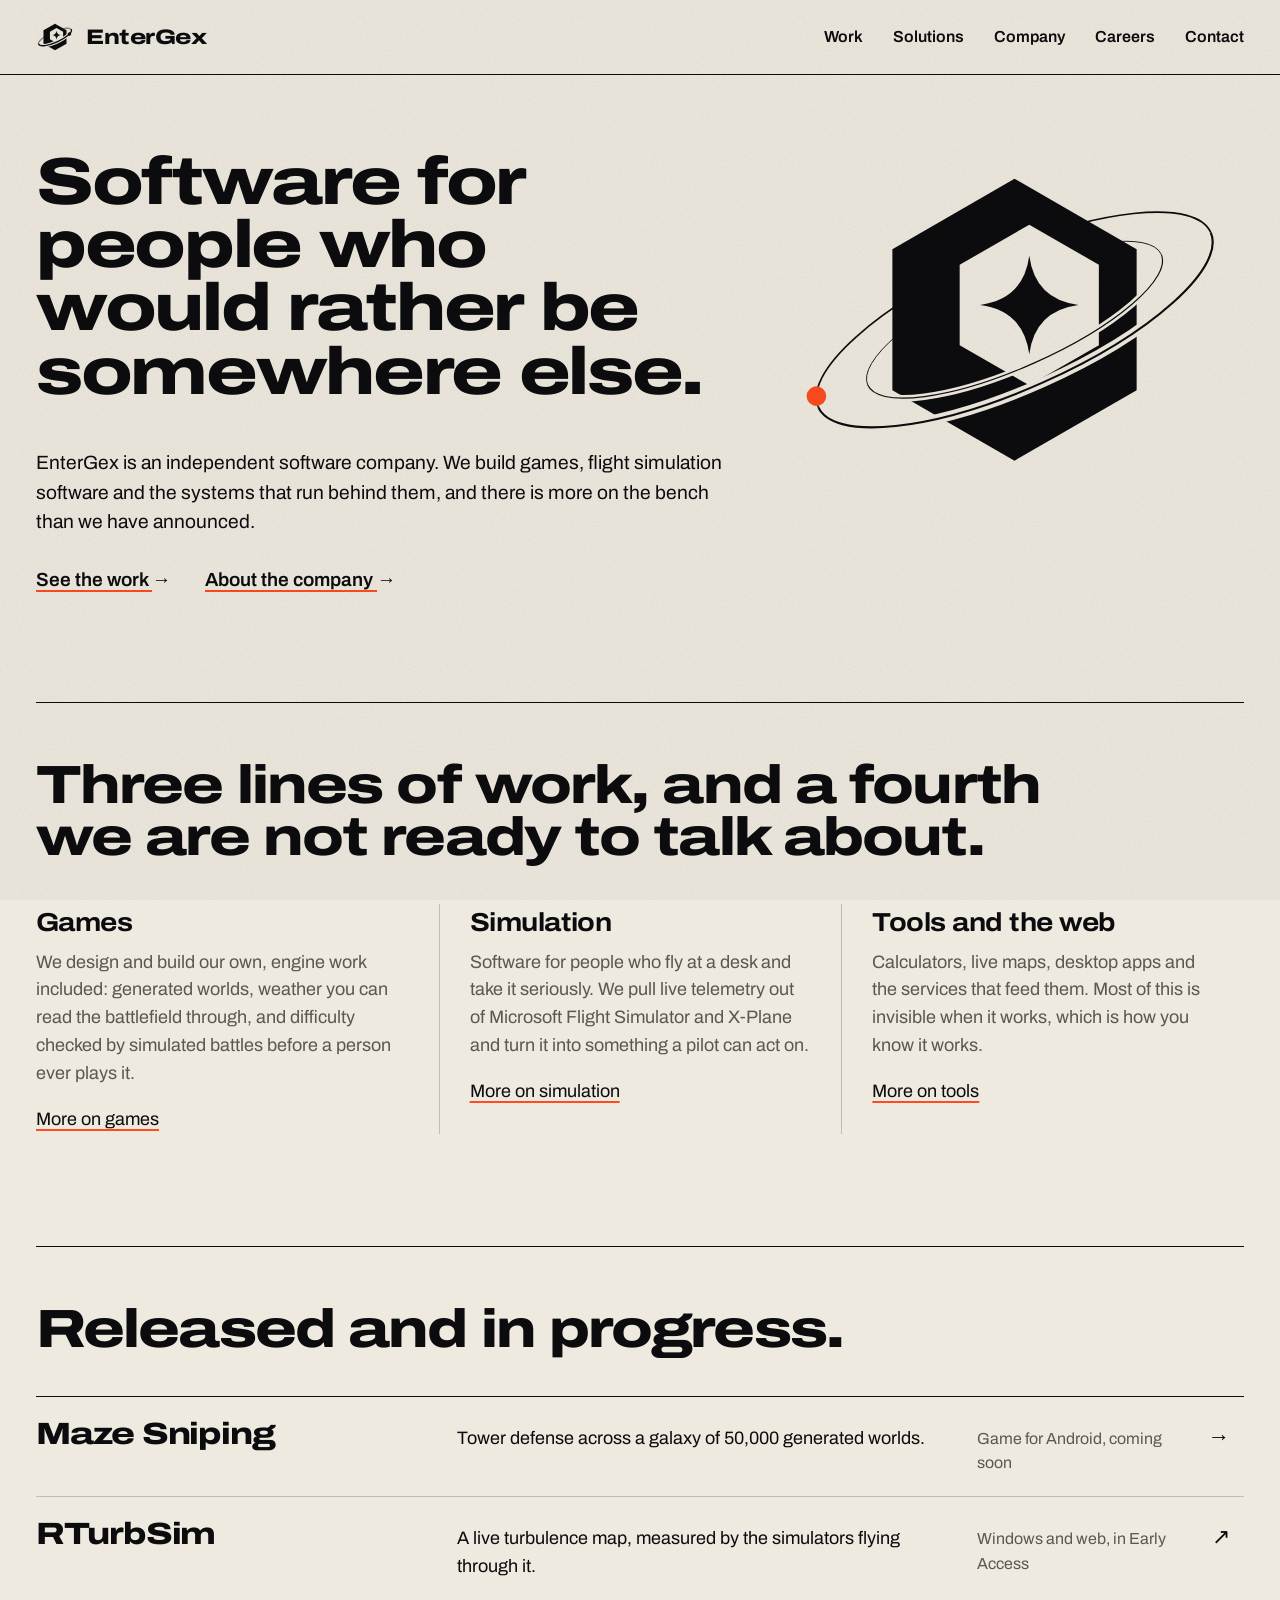
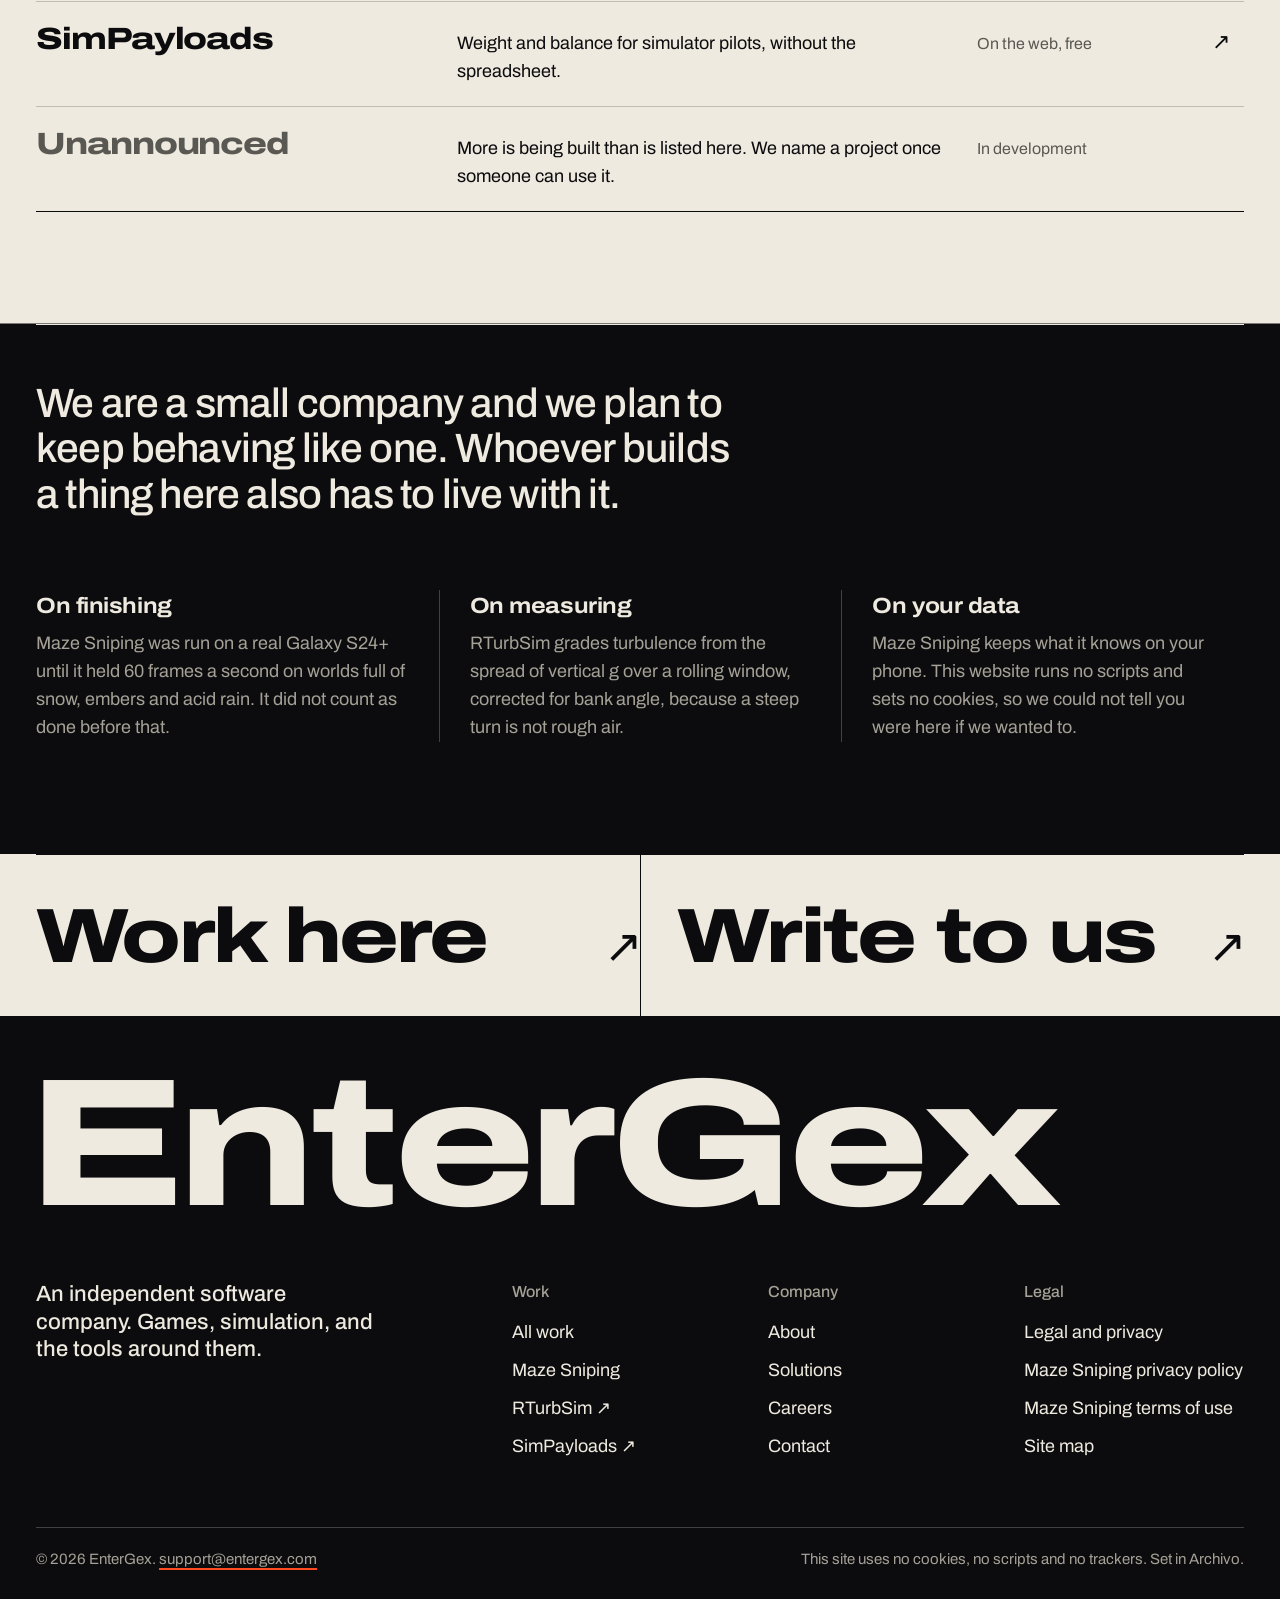
==== commit c05d7380: "Remove margin labels, numbering and small-caps ornaments across the site" ====
--- a/index.html
+++ b/index.html
@@ -34,15 +34,8 @@
 <main id="main" class="wrap">
 <section class="hero">
     <figure class="chart">
-<svg viewBox="0 0 700 700" width="700" height="700" role="img" aria-label="The EnterGex mark drawn as a chart: a hexagonal doorway holding a star, circled by two orbits.">
+<svg viewBox="70 110 560 480" width="560" height="480" role="img" aria-label="The EnterGex mark: a hexagonal doorway holding a star, with a moon in orbit around it.">
 <defs><clipPath id="back"><rect x="-80" y="-80" width="860" height="430"/></clipPath><clipPath id="front"><rect x="-80" y="350" width="860" height="430"/></clipPath></defs>
-<circle class="c-ln" cx="350" cy="350" r="340" stroke-width="1"/>
-<g class="turn"><path class="c-ln" d="M350 18L350 36M367.4 18.5L367 26.4M384.7 19.8L383.9 27.8M401.9 22.1L400.7 30M419 25.3L417.4 33.1M435.9 29.3L431.3 46.7M452.6 34.2L450.1 41.9M469 40.1L466.1 47.5M485 46.7L481.8 54M500.7 54.2L497.1 61.3M516 62.5L507 78.1M530.8 71.6L526.5 78.3M545.1 81.4L540.4 87.9M558.9 92L553.9 98.2M572.2 103.3L566.8 109.2M584.8 115.2L572 128M596.7 127.8L590.8 133.2M608 141.1L601.8 146.1M618.6 154.9L612.1 159.6M628.4 169.2L621.7 173.5M637.5 184L621.9 193M645.8 199.3L638.7 202.9M653.3 215L646 218.2M659.9 231L652.5 233.9M665.8 247.4L658.1 249.9M670.7 264.1L653.3 268.7M674.7 281L666.9 282.6M677.9 298.1L670 299.3M680.2 315.3L672.2 316.1M681.5 332.6L673.6 333M682 350L664 350M681.5 367.4L673.6 367M680.2 384.7L672.2 383.9M677.9 401.9L670 400.7M674.7 419L666.9 417.4M670.7 435.9L653.3 431.3M665.8 452.6L658.1 450.1M659.9 469L652.5 466.1M653.3 485L646 481.8M645.8 500.7L638.7 497.1M637.5 516L621.9 507M628.4 530.8L621.7 526.5M618.6 545.1L612.1 540.4M608 558.9L601.8 553.9M596.7 572.2L590.8 566.8M584.8 584.8L572 572M572.2 596.7L566.8 590.8M558.9 608L553.9 601.8M545.1 618.6L540.4 612.1M530.8 628.4L526.5 621.7M516 637.5L507 621.9M500.7 645.8L497.1 638.7M485 653.3L481.8 646M469 659.9L466.1 652.5M452.6 665.8L450.1 658.1M435.9 670.7L431.3 653.3M419 674.7L417.4 666.9M401.9 677.9L400.7 670M384.7 680.2L383.9 672.2M367.4 681.5L367 673.6M350 682L350 664M332.6 681.5L333 673.6M315.3 680.2L316.1 672.2M298.1 677.9L299.3 670M281 674.7L282.6 666.9M264.1 670.7L268.7 653.3M247.4 665.8L249.9 658.1M231 659.9L233.9 652.5M215 653.3L218.2 646M199.3 645.8L202.9 638.7M184 637.5L193 621.9M169.2 628.4L173.5 621.7M154.9 618.6L159.6 612.1M141.1 608L146.1 601.8M127.8 596.7L133.2 590.8M115.2 584.8L128 572M103.3 572.2L109.2 566.8M92 558.9L98.2 553.9M81.4 545.1L87.9 540.4M71.6 530.8L78.3 526.5M62.5 516L78.1 507M54.2 500.7L61.3 497.1M46.7 485L54 481.8M40.1 469L47.5 466.1M34.2 452.6L41.9 450.1M29.3 435.9L46.7 431.3M25.3 419L33.1 417.4M22.1 401.9L30 400.7M19.8 384.7L27.8 383.9M18.5 367.4L26.4 367M18 350L36 350M18.5 332.6L26.4 333M19.8 315.3L27.8 316.1M22.1 298.1L30 299.3M25.3 281L33.1 282.6M29.3 264.1L46.7 268.7M34.2 247.4L41.9 249.9M40.1 231L47.5 233.9M46.7 215L54 218.2M54.2 199.3L61.3 202.9M62.5 184L78.1 193M71.6 169.2L78.3 173.5M81.4 154.9L87.9 159.6M92 141.1L98.2 146.1M103.3 127.8L109.2 133.2M115.2 115.2L128 128M127.8 103.3L133.2 109.2M141.1 92L146.1 98.2M154.9 81.4L159.6 87.9M169.2 71.6L173.5 78.3M184 62.5L193 78.1M199.3 54.2L202.9 61.3M215 46.7L218.2 54M231 40.1L233.9 47.5M247.4 34.2L249.9 41.9M264.1 29.3L268.7 46.7M281 25.3L282.6 33.1M298.1 22.1L299.3 30M315.3 19.8L316.1 27.8M332.6 18.5L333 26.4" stroke-width="1"/><text class="c-txt" x="350" y="52" text-anchor="middle" transform="rotate(0 350 52)">000</text><text class="c-txt" x="499" y="91.9" text-anchor="middle" transform="rotate(30 499 91.9)">030</text><text class="c-txt" x="608.1" y="201" text-anchor="middle" transform="rotate(60 608.1 201)">060</text><text class="c-txt" x="648" y="350" text-anchor="middle" transform="rotate(90 648 350)">090</text><text class="c-txt" x="608.1" y="499" text-anchor="middle" transform="rotate(120 608.1 499)">120</text><text class="c-txt" x="499" y="608.1" text-anchor="middle" transform="rotate(150 499 608.1)">150</text><text class="c-txt" x="350" y="648" text-anchor="middle" transform="rotate(180 350 648)">180</text><text class="c-txt" x="201" y="608.1" text-anchor="middle" transform="rotate(210 201 608.1)">210</text><text class="c-txt" x="91.9" y="499" text-anchor="middle" transform="rotate(240 91.9 499)">240</text><text class="c-txt" x="52" y="350" text-anchor="middle" transform="rotate(270 52 350)">270</text><text class="c-txt" x="91.9" y="201" text-anchor="middle" transform="rotate(300 91.9 201)">300</text><text class="c-txt" x="201" y="91.9" text-anchor="middle" transform="rotate(330 201 91.9)">330</text></g>
-<circle class="c-ln" cx="350" cy="350" r="282" stroke-width="1" stroke-dasharray="2 7"/>
-<path class="c-ln" d="M350 40V96M350 604V660M40 350H96M604 350H660" stroke-width="1"/>
-<path class="c-ln" d="M86 150L128 118L168 140L150 186" stroke-width=".8"/>
-<circle class="c-fg" cx="86" cy="150" r="2.6"/><circle class="c-fg" cx="128" cy="118" r="4"/><circle class="c-fg" cx="168" cy="140" r="2.6"/><circle class="c-fg" cx="150" cy="186" r="2.6"/>
-<path class="c-ln" d="M560 548h14M567 541v14M586 170h10M591 165v10M118 560h10M123 555v10" stroke-width="1"/>
 <g transform="rotate(-24 350 350)">
 <path class="c-ln" d="M88 350A262 84 0 0 1 612 350" stroke-width="2"/><path class="c-ln" d="M154 350A196 58 0 0 1 546 350" stroke-width="1"/>
 <g clip-path="url(#back)"><circle class="c-hot moon" r="12"><animateMotion dur="30s" begin="0s" repeatCount="indefinite" path="M88 350a262 84 0 1 1 524 0a262 84 0 1 1 -524 0"/></circle><circle class="c-fg moon" r="6"><animateMotion dur="17s" begin="-5s" repeatCount="indefinite" path="M154 350a196 58 0 1 1 392 0a196 58 0 1 1 -392 0"/></circle></g>
@@ -57,7 +50,6 @@
 <circle class="c-hot still" cx="560" cy="400" r="12"/>
 </g>
 </svg>
-<figcaption>Fig. 1 &nbsp;The mark: a doorway, a star, and something in orbit.</figcaption>
 </figure>
     <h1>Software for<br> people who<br> would rather be<br> somewhere else.</h1>
     <div class="prose">
@@ -67,8 +59,6 @@
   </section>
 
   <section class="sec">
-    <p class="tag">What we do</p>
-    <div>
       <h2>Three lines of work, and a fourth we are not ready to talk about.</h2>
       <div class="cols">
         <div>
@@ -87,25 +77,19 @@
           <p><a href="/solutions/#tools">More on tools</a></p>
         </div>
       </div>
-    </div>
   </section>
 
   <section class="sec">
-    <p class="tag">Work</p>
-    <div>
       <h2>Released and in progress.</h2>
     <ol class="idx">
-      <li><a class="row" href="/maze-sniping/"><i>01</i><b>Maze Sniping</b><span>Tower defense across a galaxy of 50,000 generated worlds.</span><small>Game / Android / Coming soon</small><span class="arr" aria-hidden="true">&rarr;</span></a></li>
-      <li><a class="row" href="https://rturbsim.com/" rel="noopener"><i>02</i><b>RTurbSim</b><span>A live turbulence map, measured by the simulators flying through it.</span><small>Simulation / Windows, web / Early Access</small><span class="arr" aria-hidden="true">&nearr;</span></a></li>
-      <li><a class="row" href="https://simpayloads.com/" rel="noopener"><i>03</i><b>SimPayloads</b><span>Weight and balance for simulator pilots, without the spreadsheet.</span><small>Simulation / Web / Free</small><span class="arr" aria-hidden="true">&nearr;</span></a></li>
-      <li><div class="row pending"><i>Next</i><b>Unannounced</b><span>More is being built than is listed here. We name a project once someone can use it.</span><small>In development</small><span></span></div></li>
+      <li><a class="row" href="/maze-sniping/"><b>Maze Sniping</b><span>Tower defense across a galaxy of 50,000 generated worlds.</span><small>Game for Android, coming soon</small><span class="arr" aria-hidden="true">&rarr;</span></a></li>
+      <li><a class="row" href="https://rturbsim.com/" rel="noopener"><b>RTurbSim</b><span>A live turbulence map, measured by the simulators flying through it.</span><small>Windows and web, in Early Access</small><span class="arr" aria-hidden="true">&nearr;</span></a></li>
+      <li><a class="row" href="https://simpayloads.com/" rel="noopener"><b>SimPayloads</b><span>Weight and balance for simulator pilots, without the spreadsheet.</span><small>On the web, free</small><span class="arr" aria-hidden="true">&nearr;</span></a></li>
+      <li><div class="row pending"><b>Unannounced</b><span>More is being built than is listed here. We name a project once someone can use it.</span><small>In development</small><span></span></div></li>
     </ol>
-    </div>
   </section>
 
   <section class="sec band ink">
-    <p class="tag">How we work</p>
-    <div>
       <div class="prose big">
         <p>We are a small company and we plan to keep behaving like one. Whoever builds a thing here also has to live with it.</p>
       </div>
@@ -114,7 +98,6 @@
         <div class="note"><h3>On measuring</h3><p>RTurbSim grades turbulence from the spread of vertical g over a rolling window, corrected for bank angle, because a steep turn is not rough air.</p></div>
         <div class="note"><h3>On your data</h3><p>Maze Sniping keeps what it knows on your phone. This website runs no scripts and sets no cookies, so we could not tell you were here if we wanted to.</p></div>
       </div>
-    </div>
   </section>
 
   <div class="doors">
@@ -156,7 +139,7 @@
     </nav>
   </div>
   <div class="colophon">
-    <span>&copy; 2026 EnterGex &nbsp;/&nbsp; <a href="mailto:support@entergex.com">support@entergex.com</a></span>
+    <span>&copy; 2026 EnterGex. <a href="mailto:support@entergex.com">support@entergex.com</a></span>
     <span>This site uses no cookies, no scripts and no trackers. Set in Archivo.</span>
   </div>
 </div>
--- a/assets/site.css
+++ b/assets/site.css
@@ -33,7 +33,6 @@
 
 /* Shared type */
 h1, h2, .row b, .door, .brand span, .word { font-stretch: 125%; font-weight: 800; letter-spacing: -0.035em; }
-.label, .tag, .nav a, .row i, .row small, figcaption, .foot h2, .colophon, .spec dt, .note h3 { font-stretch: 68%; font-style: normal; font-weight: 600; letter-spacing: 0.09em; text-transform: uppercase; }
 h1 { margin: 0; font-size: clamp(40px, 6.6vw, 104px); line-height: 0.94; text-wrap: balance; }
 h2 { margin: 0 0 40px; font-size: clamp(30px, 4.2vw, 62px); line-height: 0.98; text-wrap: balance; }
 h3 { margin: 0 0 12px; font-size: 26px; font-stretch: 112%; font-weight: 700; letter-spacing: -0.02em; line-height: 1.1; }
@@ -53,7 +52,7 @@
 .m-ln { fill: none; stroke: var(--fg); }
 .m-cut { fill: none; stroke: var(--bg); }
 .nav { display: flex; gap: 30px; }
-.nav a { position: relative; padding: 6px 0; font-size: 15px; text-decoration: none; white-space: nowrap; }
+.nav a { position: relative; padding: 6px 0; font-size: 16px; font-weight: 600; text-decoration: none; white-space: nowrap; }
 .nav a::after { content: ""; position: absolute; left: 0; right: 100%; bottom: 0; height: 2px; background: var(--hot); transition: right 0.25s; }
 .nav a:hover::after, .nav a[aria-current="page"]::after { right: 0; }
 
@@ -63,8 +62,7 @@
 .chart { float: right; width: min(38%, 520px); margin: 0 0 8px 36px; shape-outside: circle(50%); }
 .chart svg { display: block; width: 100%; overflow: visible; }
 figure { margin: 0; }
-figcaption { margin-top: 10px; color: var(--soft); font-size: 13px; }
-.chart figcaption { text-align: center; }
+figcaption { margin-top: 10px; color: var(--soft); font-size: 15px; }
 .hero h1 { padding-top: 28px; font-size: clamp(44px, 5.2vw, 80px); line-height: 0.95; text-wrap: wrap; }
 .hero .prose { margin-top: 44px; }
 .c-ln { fill: none; stroke: var(--fg); }
@@ -72,31 +70,26 @@
 .c-bg { fill: var(--bg); }
 .c-hot { fill: var(--hot); }
 .c-hotln { fill: none; stroke: var(--hot); }
-.c-txt { fill: var(--fg); font: 600 11px var(--face); font-stretch: 68%; letter-spacing: 0.08em; }
-.turn { transform-origin: 350px 350px; animation: turn 240s linear infinite; }
+.c-txt { fill: var(--fg); font: 500 13px var(--face); }
 .still { display: none; }
-@keyframes turn { to { transform: rotate(360deg); } }
 .go { display: flex; flex-wrap: wrap; gap: 10px 34px; margin-top: 28px; font-size: 19px; font-weight: 600; }
 .go a span, .row .arr, .door span { display: inline-block; transition: transform 0.2s; }
 .go a:hover span { transform: translateX(5px); }
 
 /* Sections: a margin label beside the content */
-.sec { display: grid; gap: 0 36px; padding: 18px 0 120px; border-top: 1px solid var(--fg); grid-template-columns: minmax(0, 2fr) minmax(0, 10fr); }
-.tag { position: sticky; top: 18px; align-self: start; margin: 0; padding-top: 6px; font-size: 14px; }
-.tag::before { content: ""; display: inline-block; width: 9px; height: 9px; margin-right: 10px; background: var(--hot); }
-.sec > div > :last-child { margin-bottom: 0; }
+.sec { padding: 56px 0 112px; border-top: 1px solid var(--fg); }
+.sec > :last-child { margin-bottom: 0; }
 .band { box-shadow: 0 0 0 100vmax var(--bg); clip-path: inset(0 -100vmax); }
 
 /* Index rows */
 .idx { margin: 0; padding: 0; border-bottom: 1px solid var(--fg); list-style: none; }
-.row { display: grid; align-items: baseline; gap: 6px 28px; padding: 22px 14px 20px 0; border-top: 1px solid var(--rule); color: inherit; text-decoration: none; transition: background-color 0.15s, color 0.15s, padding 0.25s; grid-template-columns: 56px minmax(0, 1.3fr) minmax(0, 1.3fr) minmax(120px, 0.55fr) 28px; }
+.row { display: grid; align-items: baseline; gap: 6px 28px; padding: 22px 14px 20px 0; border-top: 1px solid var(--rule); color: inherit; text-decoration: none; transition: background-color 0.15s, color 0.15s, padding 0.25s; grid-template-columns: minmax(0, 1.2fr) minmax(0, 1.5fr) minmax(120px, 0.6fr) 28px; }
 .idx li:first-child .row { border-top-color: var(--fg); }
 a.row:hover { padding-left: 18px; background: var(--fg); color: var(--bg); }
-.row i { color: var(--soft); font-size: 14px; }
-a.row:hover i, a.row:hover small { color: inherit; }
+a.row:hover small { color: inherit; }
 .row b { font-size: clamp(24px, 2.4vw, 36px); line-height: 1; }
 .row span { font-size: 18px; }
-.row small { color: var(--soft); font-size: 13.5px; }
+.row small { color: var(--soft); font-size: 16px; }
 .row .arr { justify-self: end; font-size: 22px; }
 a.row:hover .arr { transform: translate(3px, -3px); color: var(--hot); }
 .row.pending b { color: var(--soft); }
@@ -110,7 +103,7 @@
 .cols p { color: var(--soft); }
 .cols p:last-child { margin-bottom: 0; }
 .cols p a, .cols p strong { color: var(--fg); }
-.note h3 { margin-bottom: 14px; font-size: 14px; }
+.note h3 { font-size: 22px; }
 .cols.spaced { margin-top: 72px; }
 
 /* Plates */
@@ -125,7 +118,7 @@
 .entry h2 { margin-bottom: 18px; font-size: clamp(28px, 3.1vw, 46px); }
 .spec { display: grid; gap: 0 20px; margin: 26px 0; border-bottom: 1px solid var(--rule); grid-template-columns: 110px minmax(0, 1fr); }
 .spec dt, .spec dd { margin: 0; padding: 10px 0; border-top: 1px solid var(--rule); }
-.spec dt { padding-top: 13px; color: var(--soft); font-size: 13px; }
+.spec dt { color: var(--soft); }
 
 /* Two large exits */
 .doors { display: grid; border-top: 1px solid var(--fg); grid-template-columns: repeat(2, minmax(0, 1fr)); }
@@ -137,7 +130,6 @@
 
 /* Inner pages */
 .head { padding: 64px 0 76px; }
-.head .label { display: block; margin-bottom: 26px; font-size: 14px; }
 .head .prose { margin-top: 34px; }
 .head h1 a { text-decoration-thickness: 0.06em; text-underline-offset: 0.08em; overflow-wrap: anywhere; }
 .state { display: flex; flex-wrap: wrap; align-items: baseline; gap: 12px 40px; padding: 26px 0; border-top: 1px solid var(--fg); border-bottom: 1px solid var(--fg); font-size: 21px; }
@@ -145,7 +137,7 @@
 .map { display: grid; grid-template-columns: repeat(4, minmax(0, 1fr)); padding: 18px 0 120px; border-top: 1px solid var(--fg); }
 .map > div { padding: 0 24px 8px; border-left: 1px solid var(--rule); }
 .map > :first-child { padding-left: 0; border-left: 0; }
-.map h2 { margin: 0 0 18px; font-size: 14px; font-stretch: 68%; font-weight: 600; letter-spacing: 0.09em; line-height: 1.4; text-transform: uppercase; }
+.map h2 { margin: 0 0 18px; color: var(--soft); font-size: 17px; font-stretch: 100%; font-weight: 500; letter-spacing: 0; line-height: 1.4; }
 .map ul, .foot ul { margin: 0; padding: 0; list-style: none; }
 .map li { margin: 0 0 14px; font-size: 20px; font-weight: 600; }
 .map small { display: block; color: var(--soft); font-size: 15px; font-weight: 400; }
@@ -153,6 +145,7 @@
 
 /* Maze Sniping page */
 .game-head { padding: 56px 0 72px; }
+.game-head > .soft { margin: 0; }
 .game-head h1 { margin: 22px 0 26px; line-height: 0; }
 .game-head h1 img { width: min(100%, 620px); }
 .game-head .hero-art { display: block; width: 100%; margin-top: 44px; border: 1px solid var(--rule); }
@@ -168,19 +161,18 @@
 .foot .word { display: block; margin: 0 0 0 -0.045em; padding-top: 56px; font-size: min(14.2vw, 196px); line-height: 0.8; white-space: nowrap; }
 .foot-grid { display: grid; gap: 40px 36px; padding: 64px 0 56px; grid-template-columns: minmax(0, 2fr) repeat(3, minmax(0, 1fr)); }
 .foot-grid > p { max-width: 26ch; margin: 0; font-size: 22px; font-weight: 500; line-height: 1.25; }
-.foot h2 { margin: 0 0 16px; color: var(--soft); font-size: 13px; line-height: 1.4; }
+.foot h2 { margin: 0 0 16px; color: var(--soft); font-size: 16px; font-stretch: 100%; font-weight: 500; letter-spacing: 0; line-height: 1.4; }
 .foot li { margin: 0 0 10px; }
 .foot li a { text-decoration: none; }
 .foot li a:hover { text-decoration: underline; text-decoration-color: var(--hot); }
-.colophon { display: flex; flex-wrap: wrap; justify-content: space-between; gap: 8px 28px; padding: 20px 0 28px; border-top: 1px solid var(--rule); color: var(--soft); font-size: 13px; }
+.colophon { display: flex; flex-wrap: wrap; justify-content: space-between; gap: 8px 28px; padding: 20px 0 28px; border-top: 1px solid var(--rule); color: var(--soft); font-size: 15px; }
 .colophon a { color: inherit; }
 
 @media (max-width: 1000px) {
-  .sec { gap: 28px; grid-template-columns: minmax(0, 1fr); padding-bottom: 88px; }
-  .tag { position: static; }
-  .row { grid-template-columns: 40px minmax(0, 1fr) 28px; }
-  .row span, .row small { grid-column: 2; }
-  .row .arr { grid-column: 3; grid-row: 1; }
+  .sec { padding: 44px 0 88px; }
+  .row { grid-template-columns: minmax(0, 1fr) 28px; }
+  .row span, .row small { grid-column: 1; }
+  .row .arr { grid-column: 2; grid-row: 1; }
   .cols, .cols.four, .map { grid-template-columns: repeat(2, minmax(0, 1fr)); gap: 36px 0; }
   .cols > :nth-child(odd), .map > :nth-child(odd) { padding-left: 0; border-left: 0; }
   .entry { grid-template-columns: minmax(0, 1fr); }
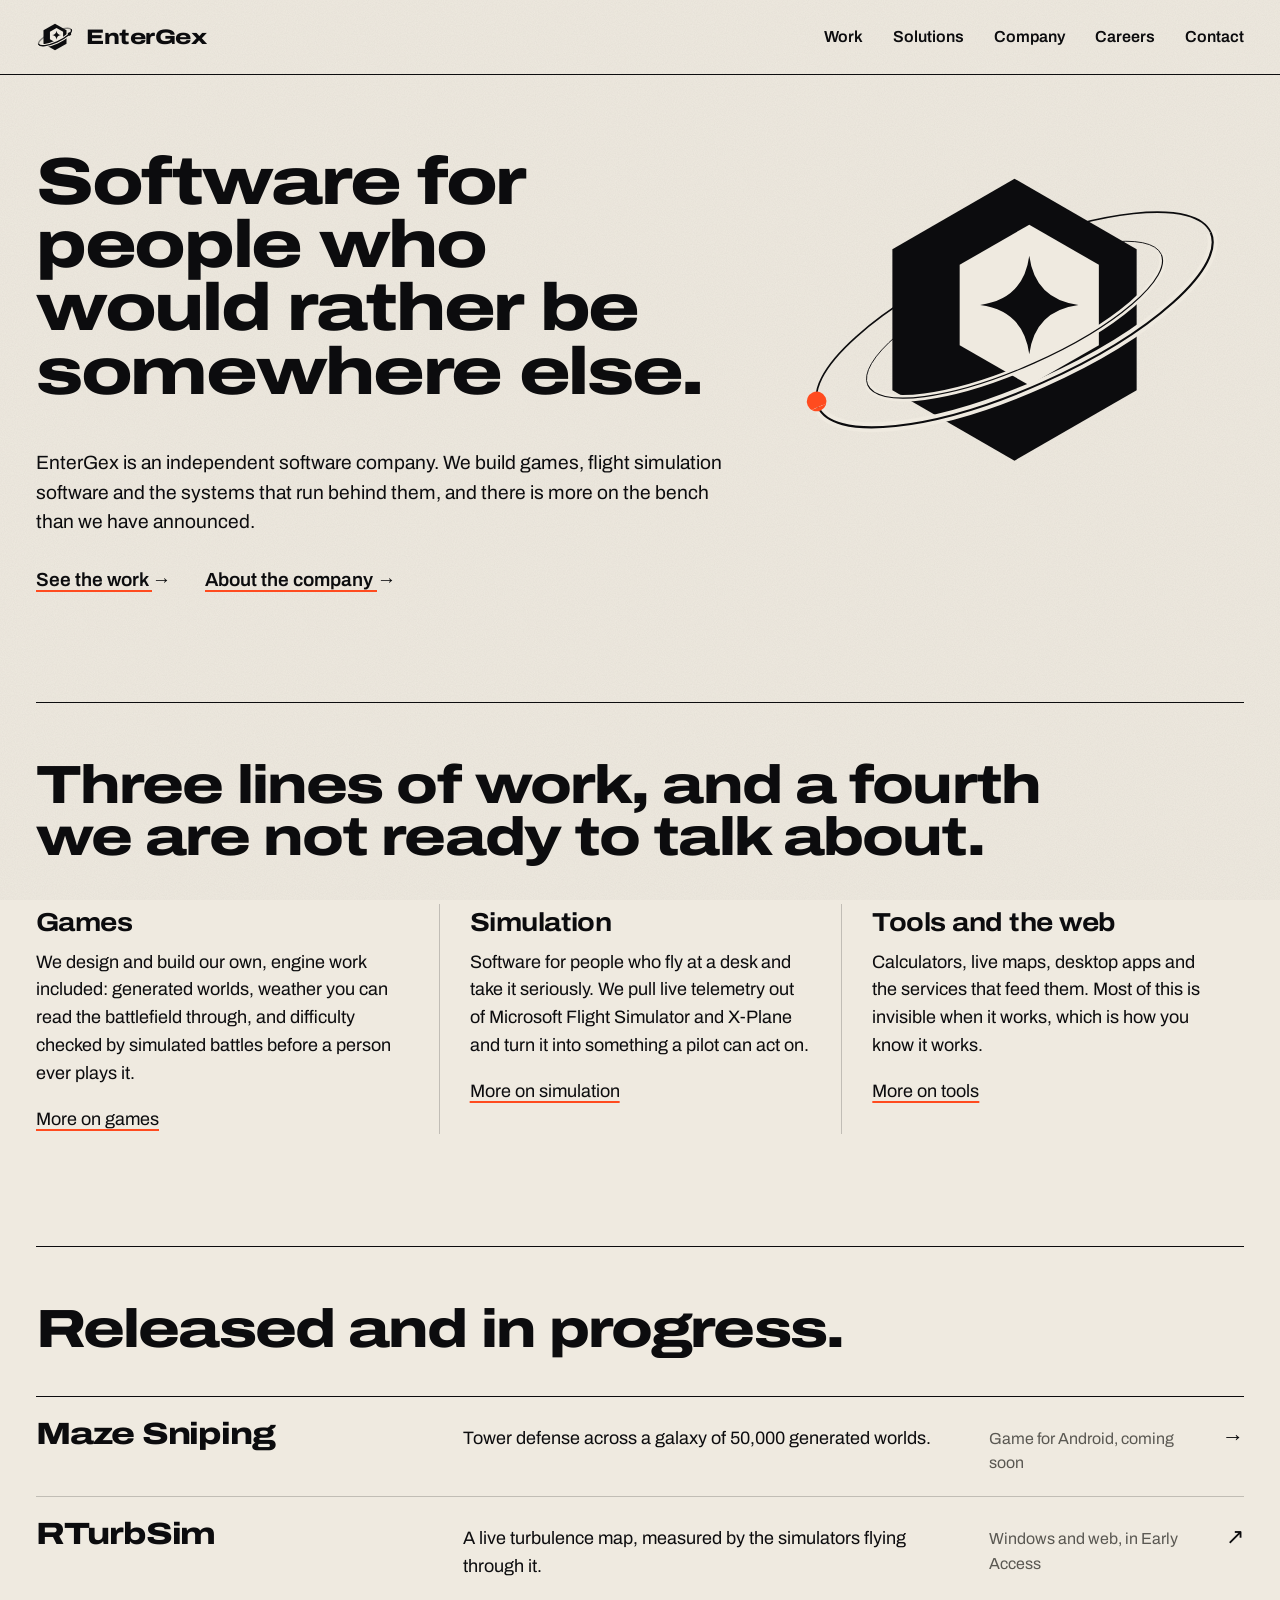
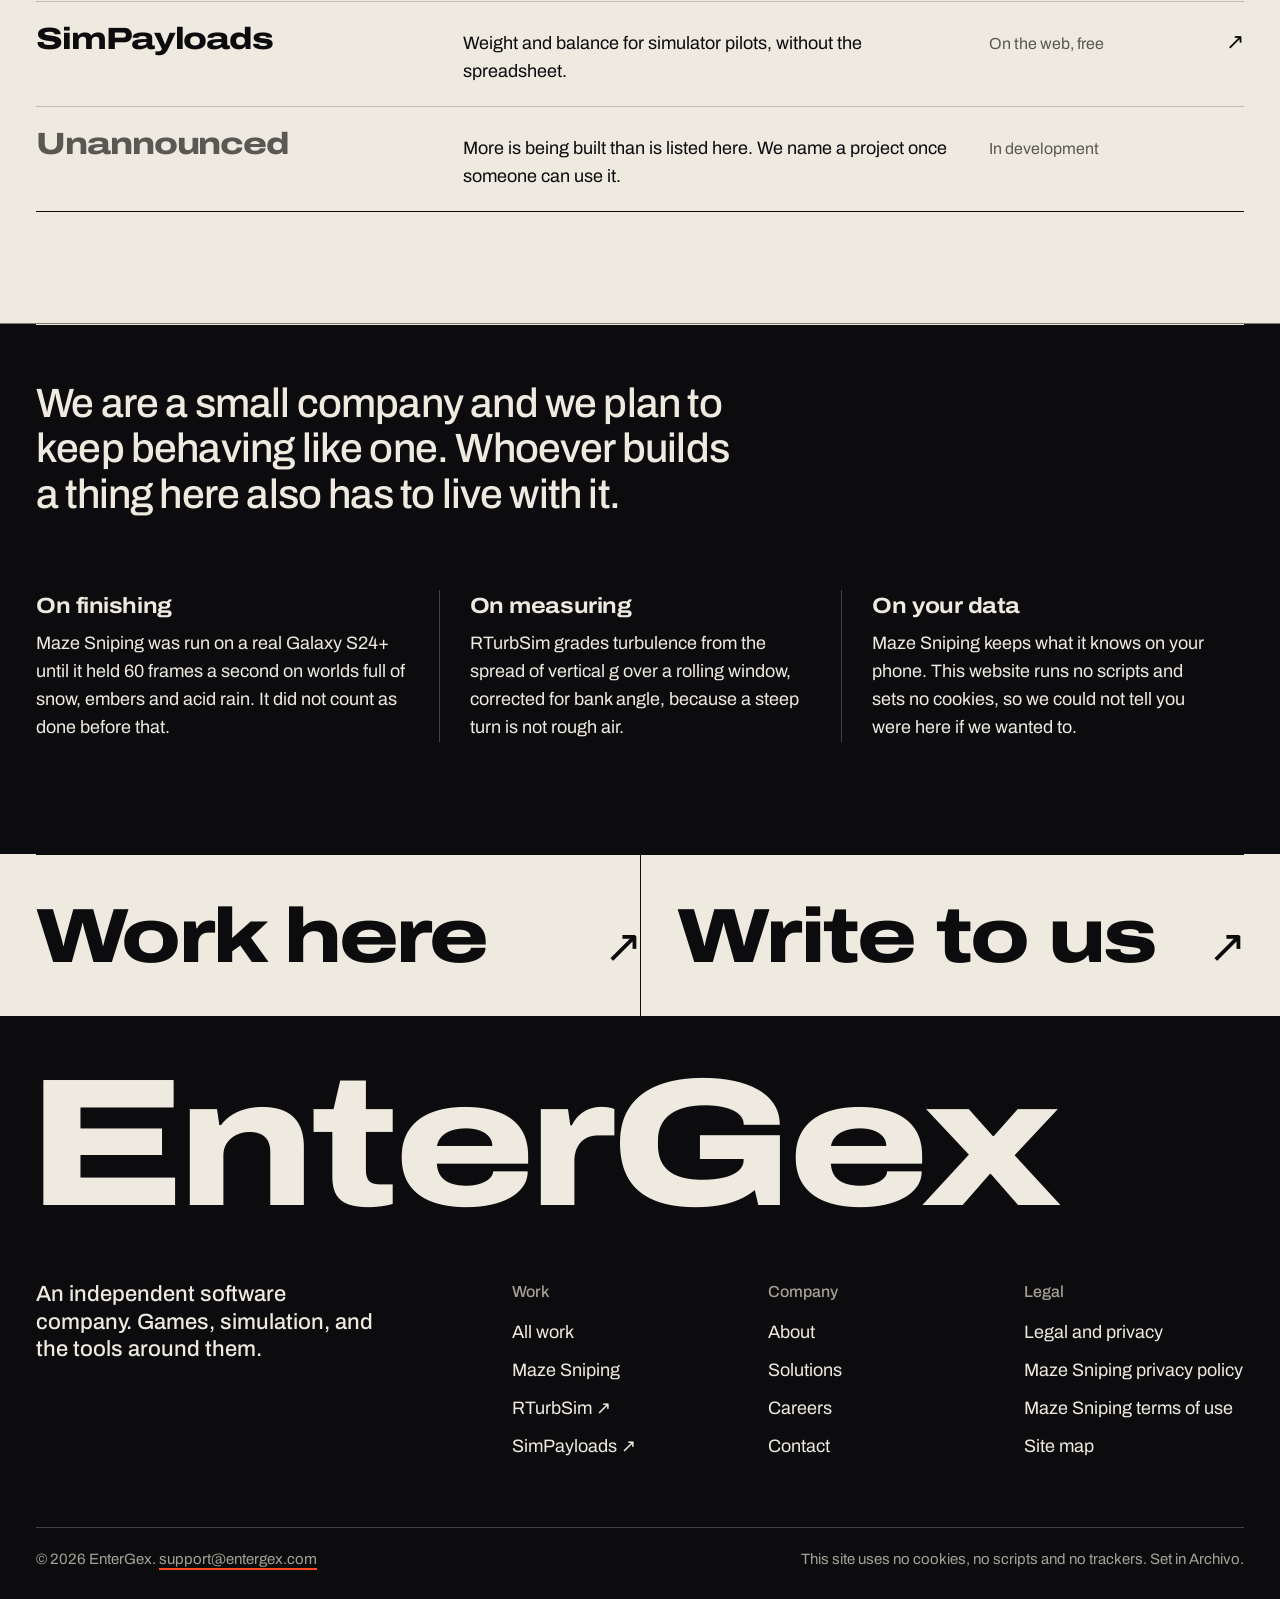
==== commit 5b74604d: "Fix stale-stylesheet mismatch and layout bugs: versioned stylesheet, steadier rows, hero breakpoint" ====
--- a/index.html
+++ b/index.html
@@ -9,7 +9,8 @@
 <link rel="canonical" href="https://entergex.com/">
 <meta name="theme-color" content="#efeae0">
 <link rel="icon" href="/assets/entergex-mark.svg" type="image/svg+xml">
-<link rel="stylesheet" href="/assets/site.css">
+<link rel="preload" href="/assets/fonts/archivo.woff2" as="font" type="font/woff2" crossorigin>
+<link rel="stylesheet" href="/assets/site.css?v=85960b8064">
 <meta property="og:type" content="website">
 <meta property="og:site_name" content="EnterGex">
 <meta property="og:title" content="EnterGex">
--- a/assets/site.css
+++ b/assets/site.css
@@ -18,7 +18,7 @@
 html { -webkit-text-size-adjust: 100%; scroll-padding-top: 24px; }
 body { margin: 0; overflow-x: hidden; background: var(--bg); color: var(--fg); font: 400 18px/1.55 var(--face); font-stretch: 100%; -webkit-font-smoothing: antialiased; }
 .ink { background: var(--bg); color: var(--fg); }
-body::after { content: ""; position: fixed; inset: 0; z-index: 50; background: url(grain.svg); opacity: 0.5; mix-blend-mode: multiply; pointer-events: none; }
+body::before { content: ""; position: fixed; inset: 0; z-index: -1; background: url(grain.svg); opacity: 0.4; pointer-events: none; }
 
 a { color: inherit; text-decoration-color: var(--hot); text-decoration-thickness: 2px; text-underline-offset: 4px; }
 a:hover { text-decoration-color: currentColor; }
@@ -69,29 +69,28 @@
 .c-fg { fill: var(--fg); }
 .c-bg { fill: var(--bg); }
 .c-hot { fill: var(--hot); }
-.c-hotln { fill: none; stroke: var(--hot); }
 .c-txt { fill: var(--fg); font: 500 13px var(--face); }
 .still { display: none; }
 .go { display: flex; flex-wrap: wrap; gap: 10px 34px; margin-top: 28px; font-size: 19px; font-weight: 600; }
 .go a span, .row .arr, .door span { display: inline-block; transition: transform 0.2s; }
 .go a:hover span { transform: translateX(5px); }
 
-/* Sections: a margin label beside the content */
+/* Sections */
 .sec { padding: 56px 0 112px; border-top: 1px solid var(--fg); }
 .sec > :last-child { margin-bottom: 0; }
 .band { box-shadow: 0 0 0 100vmax var(--bg); clip-path: inset(0 -100vmax); }
 
 /* Index rows */
 .idx { margin: 0; padding: 0; border-bottom: 1px solid var(--fg); list-style: none; }
-.row { display: grid; align-items: baseline; gap: 6px 28px; padding: 22px 14px 20px 0; border-top: 1px solid var(--rule); color: inherit; text-decoration: none; transition: background-color 0.15s, color 0.15s, padding 0.25s; grid-template-columns: minmax(0, 1.2fr) minmax(0, 1.5fr) minmax(120px, 0.6fr) 28px; }
+.row { display: grid; align-items: baseline; gap: 6px 28px; padding: 22px 0 20px; border-top: 1px solid var(--rule); color: inherit; text-decoration: none; transition: background-color 0.15s, color 0.15s, box-shadow 0.15s; grid-template-columns: minmax(0, 1.2fr) minmax(0, 1.5fr) minmax(120px, 0.6fr) 28px; }
 .idx li:first-child .row { border-top-color: var(--fg); }
-a.row:hover { padding-left: 18px; background: var(--fg); color: var(--bg); }
-a.row:hover small { color: inherit; }
+a.row:hover, a.row:focus-visible { background: var(--fg); color: var(--bg); box-shadow: -14px 0 0 var(--fg), 14px 0 0 var(--fg); }
+a.row:hover small, a.row:focus-visible small { color: inherit; }
 .row b { font-size: clamp(24px, 2.4vw, 36px); line-height: 1; }
 .row span { font-size: 18px; }
 .row small { color: var(--soft); font-size: 16px; }
 .row .arr { justify-self: end; font-size: 22px; }
-a.row:hover .arr { transform: translate(3px, -3px); color: var(--hot); }
+a.row:hover .arr, a.row:focus-visible .arr { transform: translate(3px, -3px); color: var(--hot); }
 .row.pending b { color: var(--soft); }
 
 /* Columns of text divided by rules */
@@ -100,17 +99,13 @@
 .cols.four { grid-template-columns: repeat(4, minmax(0, 1fr)); }
 .cols > * { padding: 4px 30px 0; border-left: 1px solid var(--rule); }
 .cols > :first-child { padding-left: 0; border-left: 0; }
-.cols p { color: var(--soft); }
 .cols p:last-child { margin-bottom: 0; }
-.cols p a, .cols p strong { color: var(--fg); }
 .note h3 { font-size: 22px; }
 .cols.spaced { margin-top: 72px; }
 
 /* Plates */
 .plate .frame { border: 1px solid var(--fg); background: var(--bg); overflow: hidden; }
 .plate img, .plate svg { display: block; width: 100%; }
-.plate img.print { filter: grayscale(1) contrast(1.1); transition: filter 0.5s; }
-.plate:hover img.print { filter: none; }
 .entry { display: grid; gap: 28px 48px; align-items: start; padding: 36px 0 72px; border-top: 1px solid var(--fg); grid-template-columns: minmax(0, 7fr) minmax(0, 5fr); }
 .entry:first-child { padding-top: 6px; border-top: 0; }
 .entry:last-child { padding-bottom: 0; }
@@ -131,10 +126,11 @@
 /* Inner pages */
 .head { padding: 64px 0 76px; }
 .head .prose { margin-top: 34px; }
-.head h1 a { text-decoration-thickness: 0.06em; text-underline-offset: 0.08em; overflow-wrap: anywhere; }
+.head h1.mail { font-size: clamp(26px, 6.6vw, 104px); font-stretch: 100%; letter-spacing: -0.04em; }
+.head h1 a { text-decoration-thickness: 0.06em; text-underline-offset: 0.1em; }
 .state { display: flex; flex-wrap: wrap; align-items: baseline; gap: 12px 40px; padding: 26px 0; border-top: 1px solid var(--fg); border-bottom: 1px solid var(--fg); font-size: 21px; }
 .state p { flex: 1 1 380px; margin: 0; }
-.map { display: grid; grid-template-columns: repeat(4, minmax(0, 1fr)); padding: 18px 0 120px; border-top: 1px solid var(--fg); }
+.map { display: grid; grid-template-columns: repeat(4, minmax(0, 1fr)); padding: 56px 0 112px; border-top: 1px solid var(--fg); }
 .map > div { padding: 0 24px 8px; border-left: 1px solid var(--rule); }
 .map > :first-child { padding-left: 0; border-left: 0; }
 .map h2 { margin: 0 0 18px; color: var(--soft); font-size: 17px; font-stretch: 100%; font-weight: 500; letter-spacing: 0; line-height: 1.4; }
@@ -150,7 +146,7 @@
 .game-head h1 img { width: min(100%, 620px); }
 .game-head .hero-art { display: block; width: 100%; margin-top: 44px; border: 1px solid var(--rule); }
 .points { margin: 0; padding: 0; list-style: none; }
-.points li { margin: 0; padding: 12px 0; border-top: 1px solid var(--rule); color: var(--soft); }
+.points li { margin: 0; padding: 12px 0; border-top: 1px solid var(--rule); }
 .shots { display: grid; gap: 16px; grid-template-columns: repeat(2, minmax(0, 1fr)); }
 .portraits { display: grid; gap: 16px; margin-top: 16px; grid-template-columns: repeat(3, minmax(0, 1fr)); }
 .shots img, .portraits img { display: block; width: 100%; border: 1px solid var(--rule); }
@@ -180,16 +176,19 @@
   .foot-grid { grid-template-columns: repeat(3, minmax(0, 1fr)); }
   .foot-grid > p { grid-column: 1 / -1; }
 }
+@media (max-width: 900px) {
+  .hero { padding: 28px 0 64px; }
+  .chart { float: none; width: min(100%, 420px); margin: 0 auto 28px; }
+  .hero h1 { padding-top: 0; font-size: clamp(38px, 9vw, 72px); }
+  .hero h1 br { display: none; }
+}
 @media (max-width: 720px) {
   body { font-size: 17px; }
   .wrap { padding: 0 20px; }
   .bar { flex-wrap: wrap; padding-block: 14px 8px; }
   .nav { width: calc(100% + 40px); margin: 0 -20px; padding: 0 20px 4px; gap: 22px; overflow-x: auto; scrollbar-width: none; }
   .nav::-webkit-scrollbar { display: none; }
-  .hero { padding: 28px 0 64px; }
-  .chart { float: none; width: min(100%, 420px); margin: 0 auto 28px; }
-  .hero h1 { font-size: clamp(38px, 11.4vw, 72px); }
-  .hero h1 br { display: none; }
+  .hero h1 { font-size: clamp(36px, 11vw, 72px); }
   .cols, .cols.two, .cols.four, .map, .doors, .shots { grid-template-columns: minmax(0, 1fr); }
   .cols > *, .map > div { padding-left: 0; border-left: 0; }
   .door + .door { padding-left: 0; border-top: 1px solid var(--fg); border-left: 0; }
